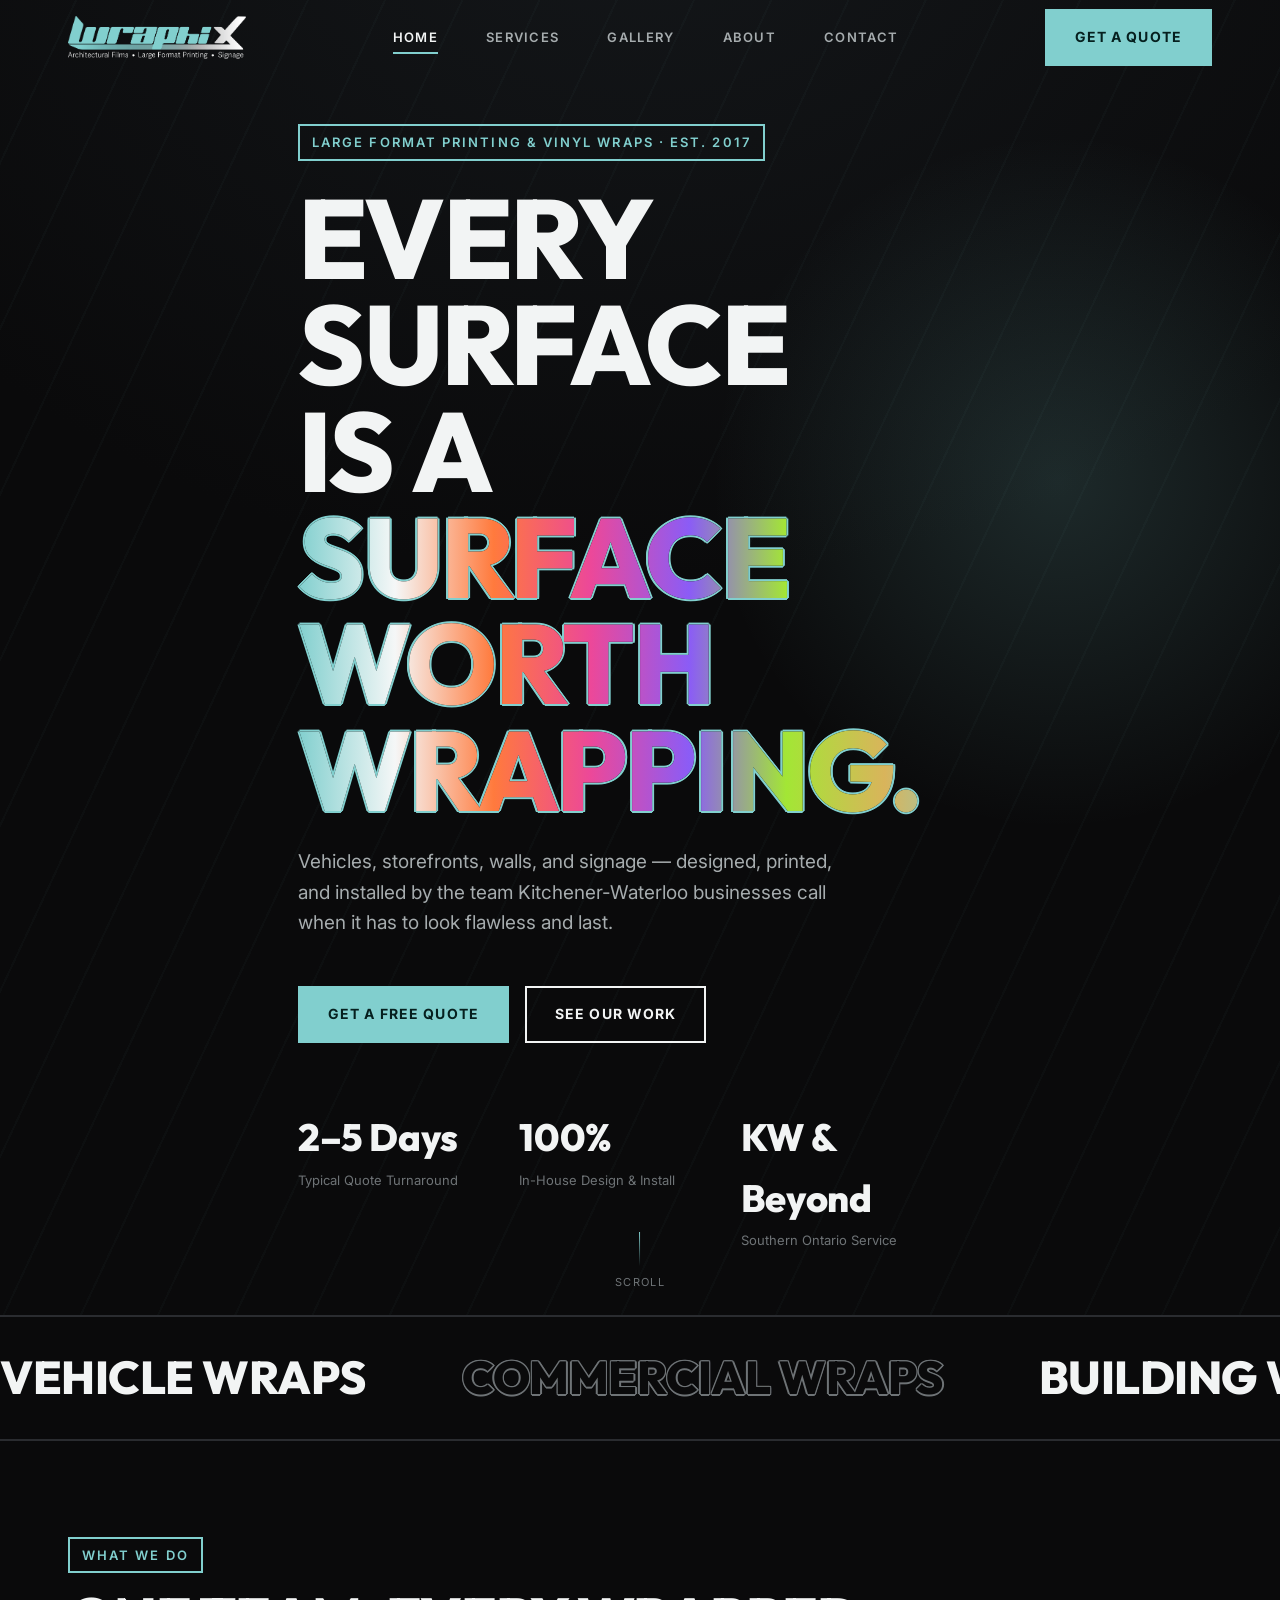
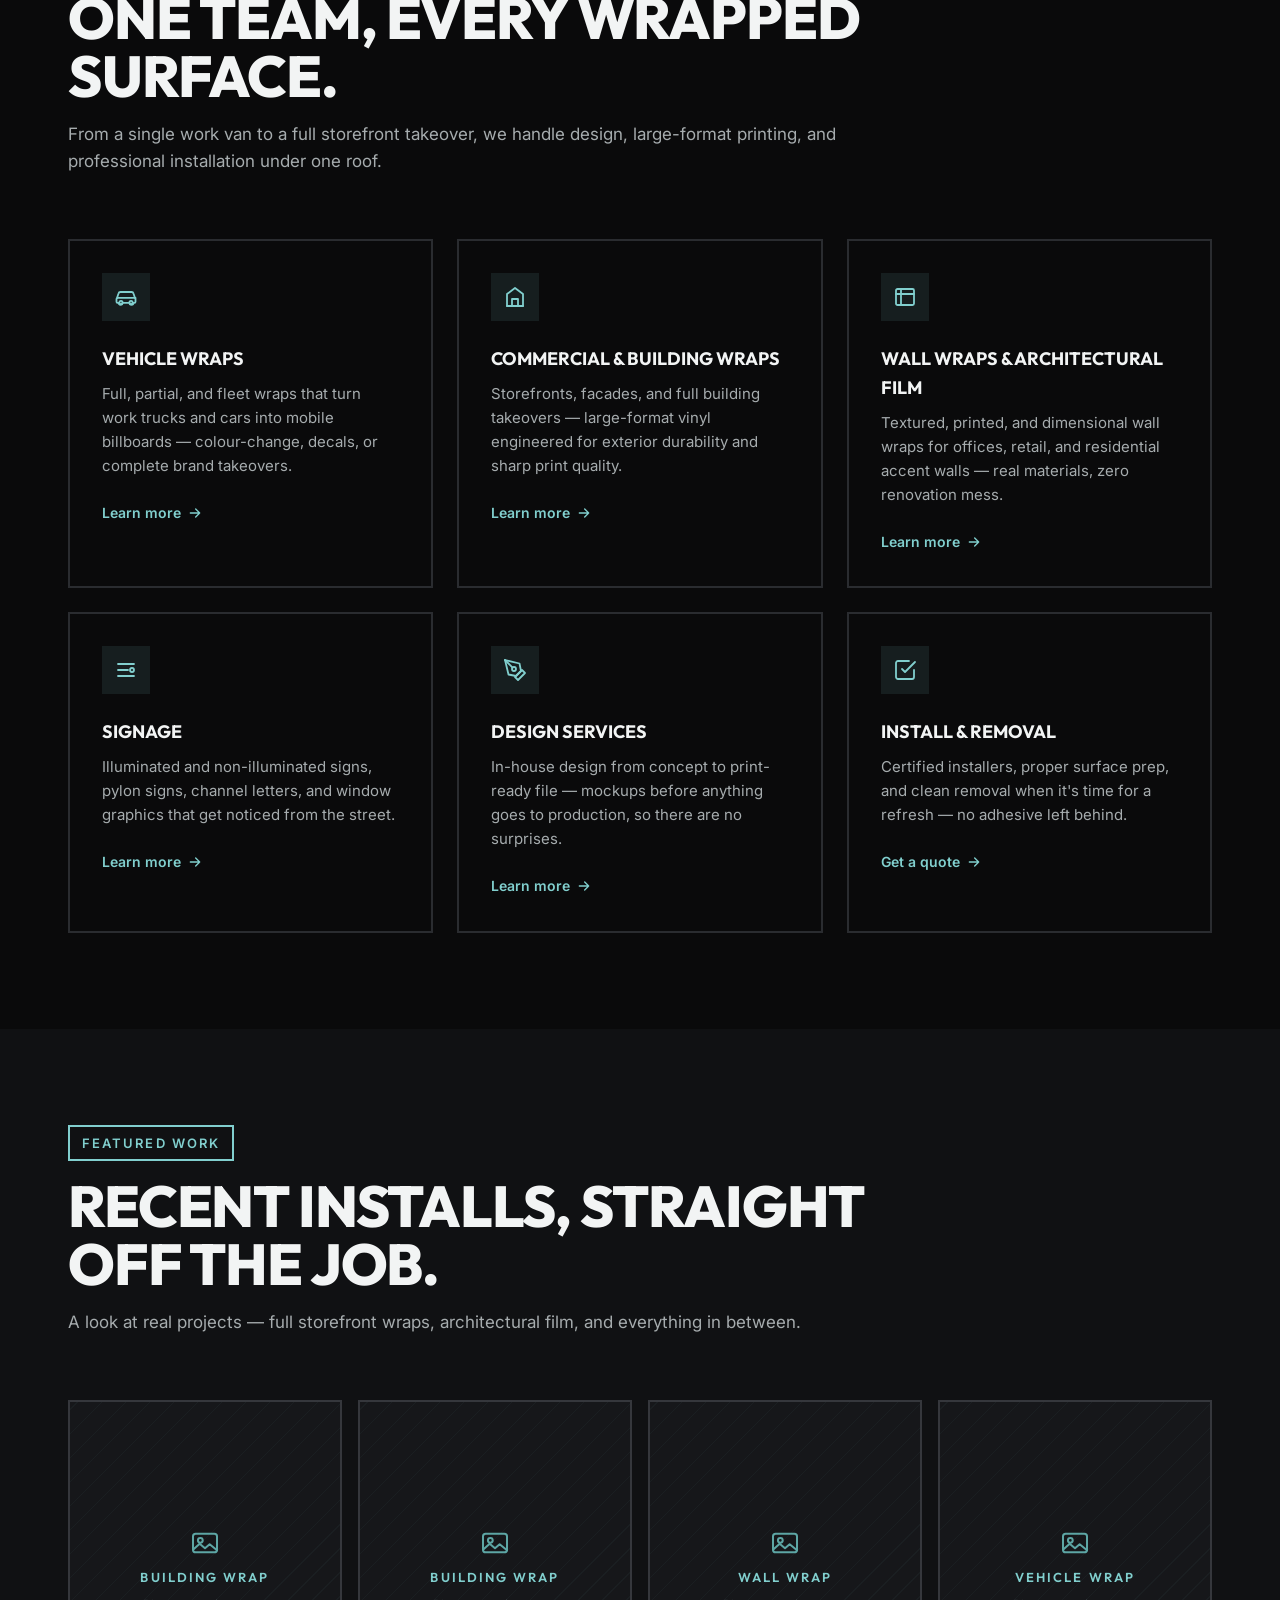
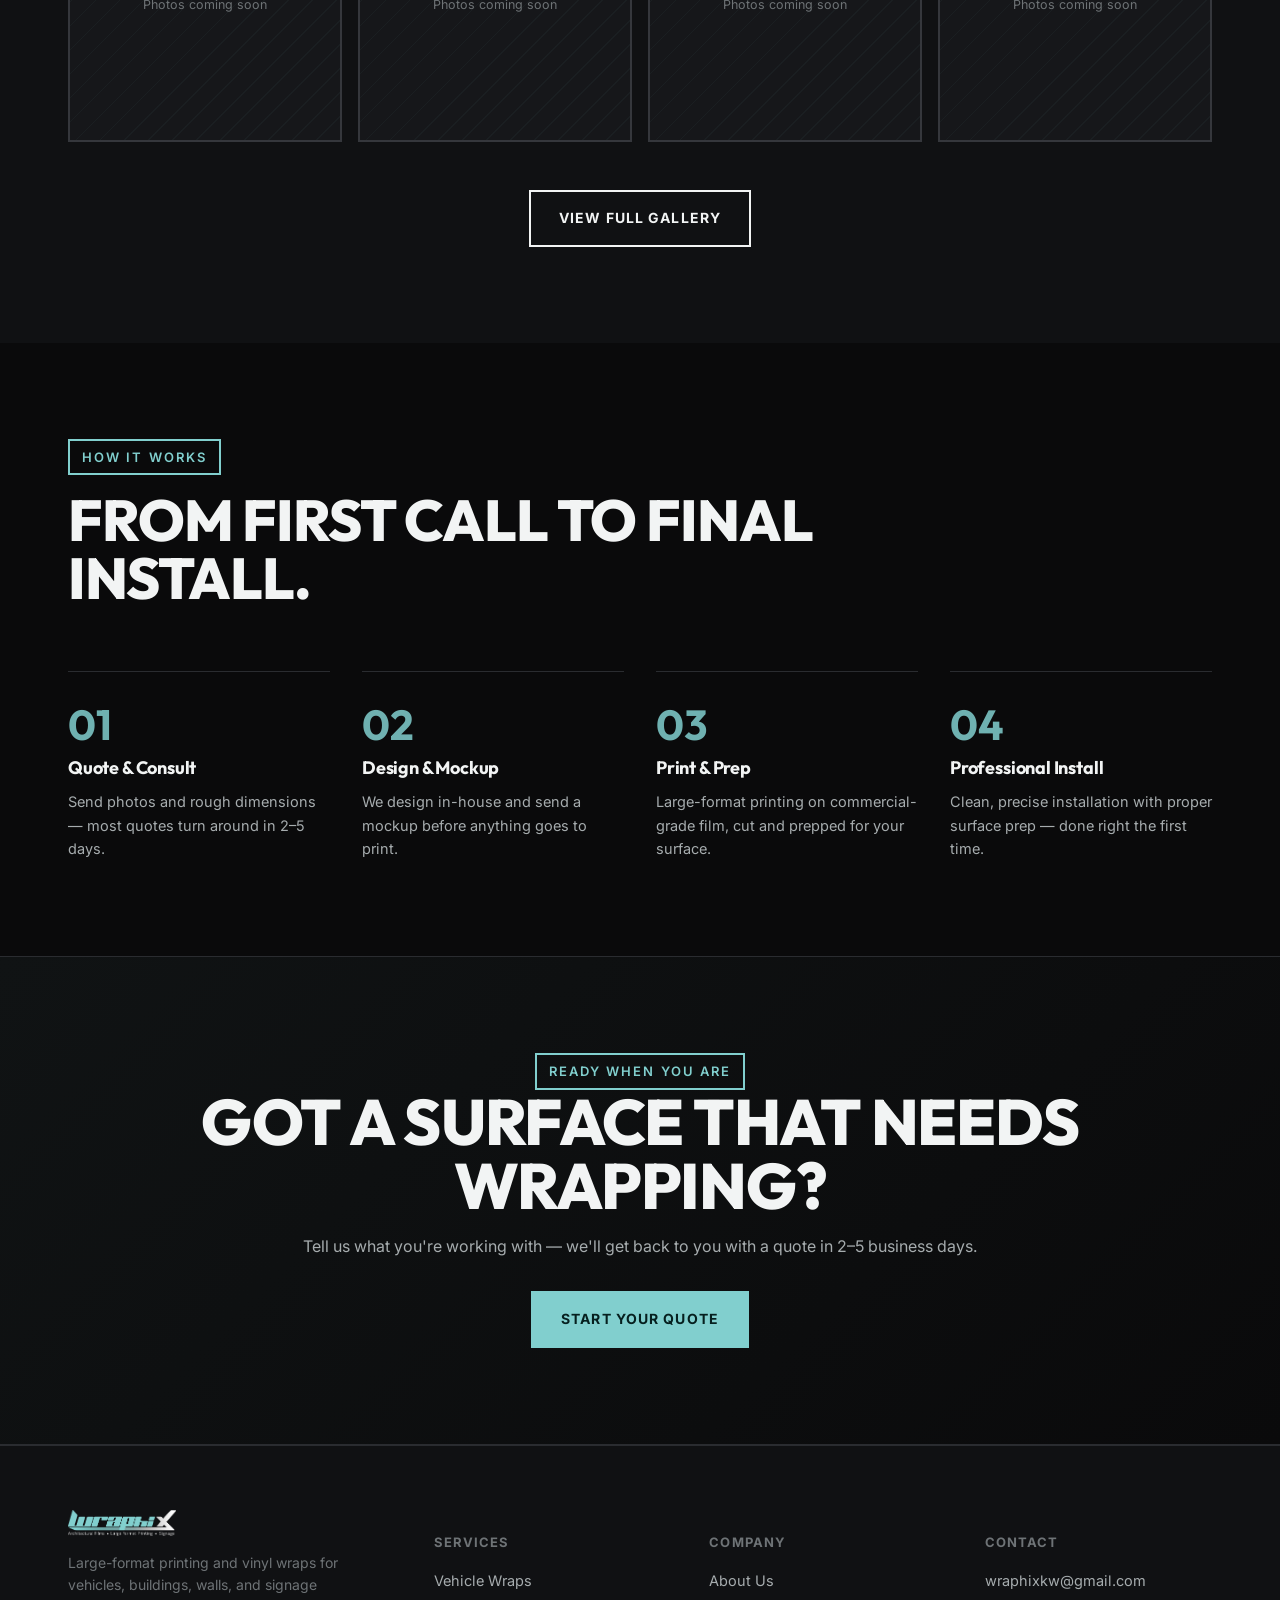
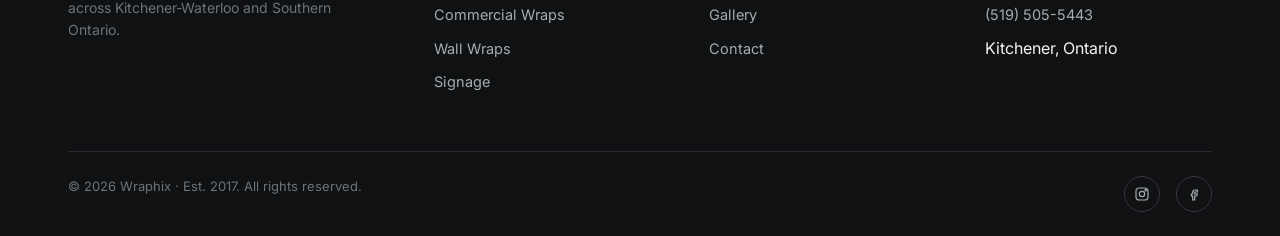
==== index.html @ f7825926 "Hero color sweep: vinyl wrap colours flow right-to-left through outlined text 7 swatches (Tiffany bl" ====
<!DOCTYPE html>
<html lang="en">
<head>
<meta charset="UTF-8">
<meta name="viewport" content="width=device-width, initial-scale=1.0">
<title>Wraphix — Large Format Printing &amp; Vinyl Wraps | Kitchener, Ontario</title>
<meta name="description" content="Wraphix designs and installs vehicle wraps, commercial building wraps, wall wraps, and signage across Kitchener-Waterloo and Southern Ontario. Get a quote in 2-5 days.">
<link rel="icon" type="image/png" sizes="32x32" href="assets/logo/favicon-32.png">
<link rel="apple-touch-icon" href="assets/logo/favicon-180.png">
<link rel="preconnect" href="https://fonts.googleapis.com">
<link rel="preconnect" href="https://fonts.gstatic.com" crossorigin>
<link href="https://fonts.googleapis.com/css2?family=Outfit:wght@500;600;700;800&family=Inter:wght@400;500;600;700&display=swap" rel="stylesheet">
<link rel="stylesheet" href="css/styles.css">
</head>
<body>

<nav class="nav">
  <div class="container nav__inner">
    <a href="index.html" class="nav__logo"><img src="assets/logo/wraphix-logo-trimmed.png" alt="Wraphix"></a>
    <div class="nav__links">
      <a href="index.html" class="is-active">Home</a>
      <a href="services.html">Services</a>
      <a href="gallery.html">Gallery</a>
      <a href="about.html">About</a>
      <a href="contact.html">Contact</a>
    </div>
    <div class="nav__actions">
      <a href="contact.html" class="btn btn-primary">Get a Quote</a>
    </div>
    <button class="nav__burger" aria-label="Open menu"><span></span><span></span><span></span></button>
  </div>
</nav>

<div class="mobile-menu">
  <a href="index.html">Home</a>
  <a href="services.html">Services</a>
  <a href="gallery.html">Gallery</a>
  <a href="about.html">About</a>
  <a href="contact.html">Contact</a>
  <a href="contact.html" class="btn btn-primary">Get a Quote</a>
</div>

<!-- HERO -->
<section class="hero">
  <div class="hero__stripes"></div>
  <div class="hero__glow"></div>
  <div class="container hero__content">
    <span class="eyebrow reveal is-visible">Large Format Printing &amp; Vinyl Wraps · Est. 2017</span>
    <h1 class="hero__title reveal is-visible" style="transition-delay:80ms">Every surface is&nbsp;a <em class="color-sweep"><span class="color-sweep__outline" aria-hidden="true">surface worth wrapping.</span><span class="color-sweep__fill">surface worth wrapping.</span></em></h1>
    <p class="hero__sub reveal is-visible" style="transition-delay:160ms">Vehicles, storefronts, walls, and signage — designed, printed, and installed by the team Kitchener-Waterloo businesses call when it has to look flawless and last.</p>
    <div class="hero__ctas reveal is-visible" style="transition-delay:240ms">
      <a href="contact.html" class="btn btn-primary">Get a Free Quote</a>
      <a href="gallery.html" class="btn btn-outline">See Our Work</a>
    </div>
    <div class="hero__stats reveal is-visible" style="transition-delay:320ms">
      <div>
        <div class="hero__stat-num">2–5 Days</div>
        <div class="hero__stat-label">Typical Quote Turnaround</div>
      </div>
      <div>
        <div class="hero__stat-num">100%</div>
        <div class="hero__stat-label">In-House Design &amp; Install</div>
      </div>
      <div>
        <div class="hero__stat-num">KW &amp; Beyond</div>
        <div class="hero__stat-label">Southern Ontario Service</div>
      </div>
    </div>
  </div>
  <div class="hero__scroll"><span class="hero__scroll-line"></span>Scroll</div>
</section>

<!-- MARQUEE -->
<div class="marquee">
  <div class="marquee__track">
    <span>VEHICLE WRAPS</span><span>COMMERCIAL WRAPS</span><span>BUILDING WRAPS</span><span>WALL WRAPS</span><span>ARCHITECTURAL FILM</span><span>SIGNAGE</span><span>DESIGN</span>
    <span>VEHICLE WRAPS</span><span>COMMERCIAL WRAPS</span><span>BUILDING WRAPS</span><span>WALL WRAPS</span><span>ARCHITECTURAL FILM</span><span>SIGNAGE</span><span>DESIGN</span>
  </div>
</div>

<!-- SERVICES -->
<section class="section" id="services">
  <div class="container">
    <div class="section-head reveal">
      <span class="eyebrow">What We Do</span>
      <h2>One team, every wrapped surface.</h2>
      <p>From a single work van to a full storefront takeover, we handle design, large-format printing, and professional installation under one roof.</p>
    </div>
    <div class="grid-services reveal-stagger">
      <div class="card">
        <div class="card__icon">
          <svg viewBox="0 0 24 24" fill="none" stroke="currentColor" stroke-width="1.8" stroke-linecap="round" stroke-linejoin="round"><path d="M3 13l1.5-4.5A2 2 0 0 1 6.4 7h11.2a2 2 0 0 1 1.9 1.5L21 13"/><path d="M3 13h18v4a1 1 0 0 1-1 1h-1a2 2 0 0 1-4 0H8a2 2 0 0 1-4 0H3a1 1 0 0 1-1-1v-3z" transform="translate(0.5 -0.2)"/><circle cx="7" cy="17.5" r="1.6"/><circle cx="17" cy="17.5" r="1.6"/></svg>
        </div>
        <h3>Vehicle Wraps</h3>
        <p>Full, partial, and fleet wraps that turn work trucks and cars into mobile billboards — colour-change, decals, or complete brand takeovers.</p>
        <a href="services.html#vehicle-wraps" class="card__link">Learn more <svg viewBox="0 0 24 24" fill="none" stroke="currentColor" stroke-width="2" stroke-linecap="round" stroke-linejoin="round"><path d="M5 12h14M13 6l6 6-6 6"/></svg></a>
      </div>
      <div class="card">
        <div class="card__icon">
          <svg viewBox="0 0 24 24" fill="none" stroke="currentColor" stroke-width="1.8" stroke-linecap="round" stroke-linejoin="round"><path d="M4 21V9l8-6 8 6v12"/><path d="M9 21v-7h6v7"/><path d="M4 21h16"/></svg>
        </div>
        <h3>Commercial &amp; Building Wraps</h3>
        <p>Storefronts, facades, and full building takeovers — large-format vinyl engineered for exterior durability and sharp print quality.</p>
        <a href="services.html#building-wraps" class="card__link">Learn more <svg viewBox="0 0 24 24" fill="none" stroke="currentColor" stroke-width="2" stroke-linecap="round" stroke-linejoin="round"><path d="M5 12h14M13 6l6 6-6 6"/></svg></a>
      </div>
      <div class="card">
        <div class="card__icon">
          <svg viewBox="0 0 24 24" fill="none" stroke="currentColor" stroke-width="1.8" stroke-linecap="round" stroke-linejoin="round"><rect x="3" y="4" width="18" height="16" rx="1.5"/><path d="M3 9h18M8 4v16"/></svg>
        </div>
        <h3>Wall Wraps &amp; Architectural Film</h3>
        <p>Textured, printed, and dimensional wall wraps for offices, retail, and residential accent walls — real materials, zero renovation mess.</p>
        <a href="services.html#wall-wraps" class="card__link">Learn more <svg viewBox="0 0 24 24" fill="none" stroke="currentColor" stroke-width="2" stroke-linecap="round" stroke-linejoin="round"><path d="M5 12h14M13 6l6 6-6 6"/></svg></a>
      </div>
      <div class="card">
        <div class="card__icon">
          <svg viewBox="0 0 24 24" fill="none" stroke="currentColor" stroke-width="1.8" stroke-linecap="round" stroke-linejoin="round"><path d="M4 6h16M4 12h10M4 18h16"/><circle cx="18" cy="12" r="2"/></svg>
        </div>
        <h3>Signage</h3>
        <p>Illuminated and non-illuminated signs, pylon signs, channel letters, and window graphics that get noticed from the street.</p>
        <a href="services.html#signage" class="card__link">Learn more <svg viewBox="0 0 24 24" fill="none" stroke="currentColor" stroke-width="2" stroke-linecap="round" stroke-linejoin="round"><path d="M5 12h14M13 6l6 6-6 6"/></svg></a>
      </div>
      <div class="card">
        <div class="card__icon">
          <svg viewBox="0 0 24 24" fill="none" stroke="currentColor" stroke-width="1.8" stroke-linecap="round" stroke-linejoin="round"><path d="M12 19l7-7 3 3-7 7-3-3z"/><path d="M18 13l-1.5-7.5L2 2l3.5 14.5L13 18l5-5z"/><path d="M2 2l7.586 7.586"/><circle cx="11" cy="11" r="2"/></svg>
        </div>
        <h3>Design Services</h3>
        <p>In-house design from concept to print-ready file — mockups before anything goes to production, so there are no surprises.</p>
        <a href="services.html#design" class="card__link">Learn more <svg viewBox="0 0 24 24" fill="none" stroke="currentColor" stroke-width="2" stroke-linecap="round" stroke-linejoin="round"><path d="M5 12h14M13 6l6 6-6 6"/></svg></a>
      </div>
      <div class="card">
        <div class="card__icon">
          <svg viewBox="0 0 24 24" fill="none" stroke="currentColor" stroke-width="1.8" stroke-linecap="round" stroke-linejoin="round"><path d="M9 11l3 3L22 4"/><path d="M21 12v7a2 2 0 0 1-2 2H5a2 2 0 0 1-2-2V5a2 2 0 0 1 2-2h11"/></svg>
        </div>
        <h3>Install &amp; Removal</h3>
        <p>Certified installers, proper surface prep, and clean removal when it's time for a refresh — no adhesive left behind.</p>
        <a href="contact.html" class="card__link">Get a quote <svg viewBox="0 0 24 24" fill="none" stroke="currentColor" stroke-width="2" stroke-linecap="round" stroke-linejoin="round"><path d="M5 12h14M13 6l6 6-6 6"/></svg></a>
      </div>
    </div>
  </div>
</section>

<!-- FEATURED WORK -->
<section class="section section--alt">
  <div class="container">
    <div class="section-head reveal">
      <span class="eyebrow">Featured Work</span>
      <h2>Recent installs, straight off the job.</h2>
      <p>A look at real projects — full storefront wraps, architectural film, and everything in between.</p>
    </div>
    <div class="gallery-grid reveal-stagger" id="home-gallery-preview">
      <div class="gallery-item gallery-item--placeholder" data-category="building">
        <div class="media-placeholder">
          <svg viewBox="0 0 24 24" aria-hidden="true"><rect x="3" y="5" width="18" height="14" rx="2"/><circle cx="8.5" cy="10" r="1.8"/><path d="M3 17l5-4.5 4 3.5 3.5-3 5.5 4.5"/></svg>
          <span class="media-placeholder__tag">Building Wrap</span>
          <span class="media-placeholder__note">Photos coming soon</span>
        </div>
      </div>
      <div class="gallery-item gallery-item--placeholder" data-category="building">
        <div class="media-placeholder">
          <svg viewBox="0 0 24 24" aria-hidden="true"><rect x="3" y="5" width="18" height="14" rx="2"/><circle cx="8.5" cy="10" r="1.8"/><path d="M3 17l5-4.5 4 3.5 3.5-3 5.5 4.5"/></svg>
          <span class="media-placeholder__tag">Building Wrap</span>
          <span class="media-placeholder__note">Photos coming soon</span>
        </div>
      </div>
      <div class="gallery-item gallery-item--placeholder" data-category="wall">
        <div class="media-placeholder">
          <svg viewBox="0 0 24 24" aria-hidden="true"><rect x="3" y="5" width="18" height="14" rx="2"/><circle cx="8.5" cy="10" r="1.8"/><path d="M3 17l5-4.5 4 3.5 3.5-3 5.5 4.5"/></svg>
          <span class="media-placeholder__tag">Wall Wrap</span>
          <span class="media-placeholder__note">Photos coming soon</span>
        </div>
      </div>
      <div class="gallery-item gallery-item--placeholder" data-category="vehicle">
        <div class="media-placeholder">
          <svg viewBox="0 0 24 24" aria-hidden="true"><rect x="3" y="5" width="18" height="14" rx="2"/><circle cx="8.5" cy="10" r="1.8"/><path d="M3 17l5-4.5 4 3.5 3.5-3 5.5 4.5"/></svg>
          <span class="media-placeholder__tag">Vehicle Wrap</span>
          <span class="media-placeholder__note">Photos coming soon</span>
        </div>
      </div>
    </div>
    <div style="text-align:center; margin-top: var(--space-6);">
      <a href="gallery.html" class="btn btn-outline">View Full Gallery</a>
    </div>
  </div>
</section>

<!-- PROCESS -->
<section class="section">
  <div class="container">
    <div class="section-head reveal">
      <span class="eyebrow">How It Works</span>
      <h2>From first call to final install.</h2>
    </div>
    <div class="process reveal-stagger">
      <div class="process__step">
        <div class="process__num">01</div>
        <h4>Quote &amp; Consult</h4>
        <p>Send photos and rough dimensions — most quotes turn around in 2–5 days.</p>
      </div>
      <div class="process__step">
        <div class="process__num">02</div>
        <h4>Design &amp; Mockup</h4>
        <p>We design in-house and send a mockup before anything goes to print.</p>
      </div>
      <div class="process__step">
        <div class="process__num">03</div>
        <h4>Print &amp; Prep</h4>
        <p>Large-format printing on commercial-grade film, cut and prepped for your surface.</p>
      </div>
      <div class="process__step">
        <div class="process__num">04</div>
        <h4>Professional Install</h4>
        <p>Clean, precise installation with proper surface prep — done right the first time.</p>
      </div>
    </div>
  </div>
</section>

<!-- CTA BAND -->
<section class="cta-band">
  <div class="container reveal">
    <span class="eyebrow" style="justify-content:center;">Ready When You Are</span>
    <h2>Got a surface that needs wrapping?</h2>
    <p>Tell us what you're working with — we'll get back to you with a quote in 2–5 business days.</p>
    <a href="contact.html" class="btn btn-primary">Start Your Quote</a>
  </div>
</section>

<footer class="footer">
  <div class="container">
    <div class="footer__top">
      <div class="footer__logo">
        <img src="assets/logo/wraphix-logo-trimmed.png" alt="Wraphix">
        <p>Large-format printing and vinyl wraps for vehicles, buildings, walls, and signage across Kitchener-Waterloo and Southern Ontario.</p>
      </div>
      <div>
        <h5>Services</h5>
        <ul>
          <li><a href="services.html#vehicle-wraps">Vehicle Wraps</a></li>
          <li><a href="services.html#building-wraps">Commercial Wraps</a></li>
          <li><a href="services.html#wall-wraps">Wall Wraps</a></li>
          <li><a href="services.html#signage">Signage</a></li>
        </ul>
      </div>
      <div>
        <h5>Company</h5>
        <ul>
          <li><a href="about.html">About Us</a></li>
          <li><a href="gallery.html">Gallery</a></li>
          <li><a href="contact.html">Contact</a></li>
        </ul>
      </div>
      <div>
        <h5>Contact</h5>
        <ul>
          <li><a href="mailto:wraphixkw@gmail.com">wraphixkw@gmail.com</a></li>
          <li><a href="tel:+15195055443">(519) 505-5443</a></li>
          <li>Kitchener, Ontario</li>
        </ul>
      </div>
    </div>
    <div class="footer__bottom">
      <span>&copy; <span id="year"></span> Wraphix · Est. 2017. All rights reserved.</span>
      <div class="social-row">
        <a href="#" aria-label="Instagram"><svg viewBox="0 0 24 24" fill="none" stroke="currentColor" stroke-width="1.8"><rect x="3" y="3" width="18" height="18" rx="5"/><circle cx="12" cy="12" r="4"/><circle cx="17.5" cy="6.5" r="1"/></svg></a>
        <a href="#" aria-label="Facebook"><svg viewBox="0 0 24 24" fill="none" stroke="currentColor" stroke-width="1.8"><path d="M14 9h3V6h-3a4 4 0 0 0-4 4v2H8v3h2v6h3v-6h3l1-3h-4v-2a1 1 0 0 1 1-1z"/></svg></a>
      </div>
    </div>
  </div>
</footer>

<div class="lightbox">
  <button class="lightbox__close" aria-label="Close"><svg viewBox="0 0 24 24" fill="none" stroke="currentColor" stroke-width="2"><path d="M6 6l12 12M18 6L6 18"/></svg></button>
  <button class="lightbox__nav lightbox__nav--prev" aria-label="Previous"><svg viewBox="0 0 24 24" fill="none" stroke="currentColor" stroke-width="2"><path d="M15 18l-6-6 6-6"/></svg></button>
  <img src="" alt="">
  <button class="lightbox__nav lightbox__nav--next" aria-label="Next"><svg viewBox="0 0 24 24" fill="none" stroke="currentColor" stroke-width="2"><path d="M9 18l6-6-6-6"/></svg></button>
</div>

<script src="js/main.js"></script>
</body>
</html>
---- css/styles.css ----
/* ==========================================================================
   Wraphix — Design System
   Matte black / satin black + Tiffany blue
   ========================================================================== */

:root {
  /* Brand */
  --color-black: #0a0a0b;
  --color-black-soft: #101113;
  --color-surface: #16171a;
  --color-surface-2: #1d1f22;
  --color-border: #2a2c30;
  --color-border-light: #35373c;

  --color-tiffany: #81cfce;
  --color-tiffany-bright: #9fe3e1;
  --color-tiffany-dim: #5da6a5;
  --color-tiffany-10: rgba(129, 207, 206, 0.1);
  --color-tiffany-20: rgba(129, 207, 206, 0.2);

  --color-text: #f2f4f4;
  --color-text-muted: #a6acae;
  --color-text-dim: #6e7376;

  --color-danger: #e5484d;
  --color-success: #81cfce;

  /* Type */
  --font-display: 'Outfit', 'Helvetica Neue', Arial, sans-serif;
  --font-body: 'Inter', 'Helvetica Neue', Arial, sans-serif;

  /* Spacing (8pt scale) */
  --space-1: 4px;
  --space-2: 8px;
  --space-3: 16px;
  --space-4: 24px;
  --space-5: 32px;
  --space-6: 48px;
  --space-7: 64px;
  --space-8: 96px;
  --space-9: 128px;

  /* Radius — Kinetic Brutalism: hard edges everywhere */
  --radius-sm: 0px;
  --radius-md: 0px;
  --radius-lg: 0px;

  /* Motion */
  --ease-out: cubic-bezier(0.16, 1, 0.3, 1);
  --ease-in-out: cubic-bezier(0.65, 0, 0.35, 1);
  --dur-fast: 180ms;
  --dur-base: 280ms;
  --dur-slow: 500ms;

  /* Layout */
  --container-max: 1240px;
  --nav-height: 76px;
}

/* ---- Reset ---- */
*, *::before, *::after { box-sizing: border-box; }
html { -webkit-text-size-adjust: 100%; scroll-behavior: smooth; }
@media (prefers-reduced-motion: reduce) {
  html { scroll-behavior: auto; }
  *, *::before, *::after {
    animation-duration: 0.01ms !important;
    animation-iteration-count: 1 !important;
    transition-duration: 0.01ms !important;
    scroll-behavior: auto !important;
  }
}

body {
  margin: 0;
  background: var(--color-black);
  color: var(--color-text);
  font-family: var(--font-body);
  font-size: 16px;
  line-height: 1.6;
  -webkit-font-smoothing: antialiased;
  overflow-x: hidden;
}

img { max-width: 100%; display: block; }
a { color: inherit; text-decoration: none; }
button { font-family: inherit; cursor: pointer; }
ul { margin: 0; padding: 0; list-style: none; }
h1, h2, h3, h4 { margin: 0; font-family: var(--font-display); font-weight: 700; letter-spacing: -0.01em; }
p { margin: 0; }

.container {
  max-width: var(--container-max);
  margin: 0 auto;
  padding: 0 var(--space-4);
}
@media (min-width: 768px) {
  .container { padding: 0 var(--space-6); }
}

section { position: relative; }

/* ---- Utility ---- */
.eyebrow {
  display: inline-flex;
  align-items: center;
  gap: var(--space-2);
  font-family: var(--font-body);
  font-size: 13px;
  font-weight: 600;
  letter-spacing: 0.14em;
  text-transform: uppercase;
  color: var(--color-tiffany);
}
.eyebrow::before {
  content: '';
  width: 22px;
  height: 2px;
  background: var(--color-tiffany);
  display: inline-block;
}

.text-muted { color: var(--color-text-muted); }

.btn {
  display: inline-flex;
  align-items: center;
  justify-content: center;
  gap: var(--space-2);
  padding: 15px 28px;
  border-radius: var(--radius-sm);
  font-family: var(--font-body);
  font-weight: 600;
  font-size: 15px;
  border: 1.5px solid transparent;
  transition: transform var(--dur-fast) var(--ease-out), background var(--dur-base) var(--ease-out), border-color var(--dur-base) var(--ease-out), box-shadow var(--dur-base) var(--ease-out);
  touch-action: manipulation;
  min-height: 48px;
  white-space: nowrap;
}
.btn:active { transform: scale(0.97); }
.btn-primary {
  background: var(--color-tiffany);
  color: #06201f;
}
.btn-primary:hover {
  background: var(--color-tiffany-bright);
  box-shadow: 0 0 0 6px var(--color-tiffany-10);
}
.btn-outline {
  background: transparent;
  border-color: var(--color-border-light);
  color: var(--color-text);
}
.btn-outline:hover {
  border-color: var(--color-tiffany);
  color: var(--color-tiffany);
}
.btn-block { width: 100%; }

/* ---- Nav ---- */
.nav {
  position: fixed;
  top: 0; left: 0; right: 0;
  height: var(--nav-height);
  display: flex;
  align-items: center;
  z-index: 1000;
  background: transparent;
  border-bottom: 1px solid transparent;
  transition: background var(--dur-base) var(--ease-out), border-color var(--dur-base) var(--ease-out), height var(--dur-base) var(--ease-out);
}
.nav.is-scrolled {
  background: rgba(10, 10, 11, 0.86);
  backdrop-filter: blur(14px);
  -webkit-backdrop-filter: blur(14px);
  border-bottom: 1px solid var(--color-border);
  height: 68px;
}
.nav__inner {
  width: 100%;
  display: flex;
  align-items: center;
  justify-content: space-between;
  gap: var(--space-4);
}
.nav__logo img { height: 43px; width: auto; }
.nav__links {
  display: none;
  align-items: center;
  gap: var(--space-6);
}
.nav__links a {
  font-size: 14.5px;
  font-weight: 500;
  color: var(--color-text-muted);
  position: relative;
  padding: 6px 0;
  transition: color var(--dur-fast) var(--ease-out);
}
.nav__links a:hover, .nav__links a.is-active { color: var(--color-text); }
.nav__links a::after {
  content: '';
  position: absolute;
  left: 0; right: 100%; bottom: 0;
  height: 2px;
  background: var(--color-tiffany);
  transition: right var(--dur-base) var(--ease-out);
}
.nav__links a:hover::after, .nav__links a.is-active::after { right: 0; }
.nav__actions { display: none; align-items: center; gap: var(--space-4); }
@media (min-width: 900px) {
  .nav__links, .nav__actions { display: flex; }
}

.nav__burger {
  display: flex;
  flex-direction: column;
  justify-content: center;
  gap: 5px;
  width: 44px;
  height: 44px;
  align-items: center;
  background: none;
  border: none;
  z-index: 1100;
}
.nav__burger span {
  width: 22px;
  height: 2px;
  background: var(--color-text);
  transition: transform var(--dur-base) var(--ease-out), opacity var(--dur-fast);
}
.nav__burger.is-open span:nth-child(1) { transform: translateY(7px) rotate(45deg); }
.nav__burger.is-open span:nth-child(2) { opacity: 0; }
.nav__burger.is-open span:nth-child(3) { transform: translateY(-7px) rotate(-45deg); }
@media (min-width: 900px) { .nav__burger { display: none; } }

.mobile-menu {
  position: fixed;
  inset: 0;
  background: var(--color-black-soft);
  z-index: 1050;
  display: flex;
  flex-direction: column;
  justify-content: center;
  gap: var(--space-5);
  padding: var(--space-6);
  transform: translateY(-100%);
  transition: transform var(--dur-slow) var(--ease-in-out);
  opacity: 0;
  visibility: hidden;
}
.mobile-menu.is-open {
  transform: translateY(0);
  opacity: 1;
  visibility: visible;
}
.mobile-menu a {
  font-family: var(--font-display);
  font-size: 34px;
  font-weight: 600;
  color: var(--color-text);
}
.mobile-menu a:active, .mobile-menu a:hover { color: var(--color-tiffany); }
.mobile-menu .btn { margin-top: var(--space-3); align-self: flex-start; }

/* ---- Hero ---- */
.hero {
  min-height: 100vh;
  min-height: 100dvh;
  display: flex;
  align-items: center;
  padding-top: var(--nav-height);
  position: relative;
  overflow: hidden;
  background: radial-gradient(120% 90% at 50% -10%, #14171a 0%, var(--color-black) 60%);
}
.hero__stripes {
  position: absolute;
  inset: 0;
  z-index: 0;
  opacity: 0.5;
  background-image: repeating-linear-gradient(
    115deg,
    transparent 0px,
    transparent 68px,
    rgba(129,207,206,0.05) 68px,
    rgba(129,207,206,0.05) 70px
  );
  animation: stripeDrift 34s linear infinite;
}
@keyframes stripeDrift {
  from { background-position: 0 0; }
  to { background-position: 900px 0; }
}
.hero__glow {
  position: absolute;
  width: 60vw;
  height: 60vw;
  max-width: 700px;
  max-height: 700px;
  border-radius: 50%;
  background: radial-gradient(circle, rgba(129,207,206,0.16), transparent 70%);
  top: 10%;
  right: -10%;
  z-index: 0;
  pointer-events: none;
}
.hero__content { position: relative; z-index: 2; max-width: 780px; padding-top: var(--space-6); padding-bottom: var(--space-7); }
.hero__title {
  font-size: clamp(40px, 8vw, 84px);
  line-height: 1.02;
  margin: var(--space-4) 0 var(--space-4);
  color: var(--color-text);
}
.hero__title em {
  font-style: normal;
  color: var(--color-tiffany);
}
.hero__sub {
  font-size: clamp(16px, 2vw, 19px);
  color: var(--color-text-muted);
  max-width: 560px;
  margin-bottom: var(--space-6);
}
.hero__ctas { display: flex; flex-wrap: wrap; gap: var(--space-3); }
.hero__stats {
  display: grid;
  grid-template-columns: repeat(3, 1fr);
  gap: var(--space-4);
  margin-top: var(--space-7);
  max-width: 640px;
}
.hero__stat-num {
  font-family: var(--font-display);
  font-size: clamp(24px, 4vw, 34px);
  font-weight: 700;
  color: var(--color-text);
}
.hero__stat-label {
  font-size: 13px;
  color: var(--color-text-dim);
  margin-top: 2px;
}
.hero__scroll {
  position: absolute;
  bottom: var(--space-4);
  left: 50%;
  transform: translateX(-50%);
  display: flex;
  flex-direction: column;
  align-items: center;
  gap: var(--space-2);
  color: var(--color-text-dim);
  font-size: 11px;
  letter-spacing: 0.12em;
  text-transform: uppercase;
  z-index: 2;
}
.hero__scroll-line {
  width: 1px;
  height: 34px;
  background: linear-gradient(to bottom, var(--color-tiffany), transparent);
  animation: scrollPulse 1.8s ease-in-out infinite;
}
@keyframes scrollPulse {
  0%, 100% { opacity: 0.3; }
  50% { opacity: 1; }
}

/* ---- Section scaffolding ---- */
.section { padding: var(--space-8) 0; }
.section-head { max-width: 640px; margin-bottom: var(--space-7); }
.section-head h2 {
  font-size: clamp(30px, 4.5vw, 48px);
  margin-top: var(--space-3);
  color: var(--color-text);
}
.section-head p { margin-top: var(--space-3); color: var(--color-text-muted); font-size: 17px; }
.section--alt { background: var(--color-black-soft); }

/* ---- Reveal-on-scroll ---- */
.reveal {
  opacity: 0;
  transform: translateY(28px);
  transition: opacity var(--dur-slow) var(--ease-out), transform var(--dur-slow) var(--ease-out);
}
.reveal.is-visible { opacity: 1; transform: translateY(0); }
.reveal-stagger > * {
  opacity: 0;
  transform: translateY(24px);
  transition: opacity var(--dur-slow) var(--ease-out), transform var(--dur-slow) var(--ease-out);
}
.reveal-stagger.is-visible > * { opacity: 1; transform: translateY(0); }
.reveal-stagger.is-visible > *:nth-child(1) { transition-delay: 0ms; }
.reveal-stagger.is-visible > *:nth-child(2) { transition-delay: 60ms; }
.reveal-stagger.is-visible > *:nth-child(3) { transition-delay: 120ms; }
.reveal-stagger.is-visible > *:nth-child(4) { transition-delay: 180ms; }
.reveal-stagger.is-visible > *:nth-child(5) { transition-delay: 240ms; }
.reveal-stagger.is-visible > *:nth-child(6) { transition-delay: 300ms; }

/* ---- Service cards ---- */
.grid-services {
  display: grid;
  grid-template-columns: 1fr;
  gap: var(--space-4);
}
@media (min-width: 640px) { .grid-services { grid-template-columns: repeat(2, 1fr); } }
@media (min-width: 1024px) { .grid-services { grid-template-columns: repeat(3, 1fr); } }

.card {
  background: var(--color-surface);
  border: 1px solid var(--color-border);
  border-radius: var(--radius-lg);
  padding: var(--space-5);
  transition: border-color var(--dur-base) var(--ease-out), transform var(--dur-base) var(--ease-out), background var(--dur-base) var(--ease-out);
}
.card:hover {
  border-color: var(--color-tiffany-dim);
  transform: translateY(-4px);
  background: var(--color-surface-2);
}
.card__icon {
  width: 48px;
  height: 48px;
  border-radius: var(--radius-md);
  background: var(--color-tiffany-10);
  display: flex;
  align-items: center;
  justify-content: center;
  color: var(--color-tiffany);
  margin-bottom: var(--space-4);
  transition: background var(--dur-base) var(--ease-out), transform var(--dur-base) var(--ease-out);
}
.card:hover .card__icon { background: var(--color-tiffany); color: #06201f; transform: scale(1.06); }
.card__icon svg { width: 24px; height: 24px; }
.card h3 { font-size: 20px; margin-bottom: var(--space-2); color: var(--color-text); }
.card p { color: var(--color-text-muted); font-size: 15px; }
.card__link {
  display: inline-flex;
  align-items: center;
  gap: 6px;
  margin-top: var(--space-4);
  font-size: 14px;
  font-weight: 600;
  color: var(--color-tiffany);
}
.card__link svg { width: 16px; height: 16px; transition: transform var(--dur-fast) var(--ease-out); }
.card__link:hover svg { transform: translateX(3px); }

/* ---- Process steps ---- */
.process {
  display: grid;
  grid-template-columns: 1fr;
  gap: var(--space-5);
  counter-reset: step;
}
@media (min-width: 768px) { .process { grid-template-columns: repeat(4, 1fr); } }
.process__step { position: relative; padding-left: var(--space-5); border-left: 1px solid var(--color-border); }
@media (min-width: 768px) { .process__step { padding-left: 0; border-left: none; padding-top: var(--space-5); border-top: 1px solid var(--color-border); } }
.process__num {
  font-family: var(--font-display);
  font-size: 42px;
  font-weight: 700;
  color: var(--color-tiffany);
  opacity: 0.85;
  line-height: 1;
}
.process__step h4 { margin-top: var(--space-2); font-size: 18px; color: var(--color-text); }
.process__step p { margin-top: var(--space-2); color: var(--color-text-muted); font-size: 14.5px; }

/* ---- Gallery ---- */
.filter-bar {
  display: flex;
  gap: var(--space-2);
  flex-wrap: wrap;
  margin-bottom: var(--space-6);
}
.filter-btn {
  padding: 10px 18px;
  border-radius: 999px;
  border: 1px solid var(--color-border-light);
  background: transparent;
  color: var(--color-text-muted);
  font-size: 14px;
  font-weight: 500;
  transition: all var(--dur-base) var(--ease-out);
  min-height: 44px;
}
.filter-btn:hover { border-color: var(--color-tiffany); color: var(--color-text); }
.filter-btn.is-active {
  background: var(--color-tiffany);
  border-color: var(--color-tiffany);
  color: #06201f;
}

.gallery-grid {
  display: grid;
  grid-template-columns: repeat(2, 1fr);
  gap: var(--space-3);
}
@media (min-width: 640px) { .gallery-grid { grid-template-columns: repeat(3, 1fr); } }
@media (min-width: 1024px) { .gallery-grid { grid-template-columns: repeat(4, 1fr); } }

.gallery-item {
  position: relative;
  overflow: hidden;
  border-radius: var(--radius-md);
  aspect-ratio: 4 / 5;
  background: var(--color-surface);
  cursor: pointer;
  transition: transform var(--dur-base) var(--ease-out);
}
.gallery-item.is-hidden { display: none; }
.gallery-item img {
  width: 100%;
  height: 100%;
  object-fit: cover;
  transition: transform var(--dur-slow) var(--ease-out), filter var(--dur-base) var(--ease-out);
}
.gallery-item:hover img { transform: scale(1.08); }
.gallery-item__overlay {
  position: absolute;
  inset: 0;
  background: linear-gradient(to top, rgba(10,10,11,0.88) 0%, rgba(10,10,11,0) 55%);
  display: flex;
  align-items: flex-end;
  padding: var(--space-3);
  opacity: 0;
  transition: opacity var(--dur-base) var(--ease-out);
}
.gallery-item:hover .gallery-item__overlay { opacity: 1; }
.gallery-item__tag {
  font-size: 12px;
  font-weight: 600;
  letter-spacing: 0.04em;
  color: var(--color-tiffany-bright);
  text-transform: uppercase;
}

/* Lightbox */
.lightbox {
  position: fixed;
  inset: 0;
  background: rgba(6, 6, 7, 0.95);
  z-index: 2000;
  display: flex;
  align-items: center;
  justify-content: center;
  padding: var(--space-4);
  opacity: 0;
  visibility: hidden;
  transition: opacity var(--dur-base) var(--ease-out);
}
.lightbox.is-open { opacity: 1; visibility: visible; }
.lightbox img {
  max-width: 92vw;
  max-height: 84vh;
  border-radius: var(--radius-md);
  transform: scale(0.96);
  transition: transform var(--dur-base) var(--ease-out);
}
.lightbox.is-open img { transform: scale(1); }
.lightbox__close {
  position: absolute;
  top: var(--space-4);
  right: var(--space-4);
  width: 48px;
  height: 48px;
  border-radius: 50%;
  background: var(--color-surface);
  border: 1px solid var(--color-border-light);
  display: flex;
  align-items: center;
  justify-content: center;
  color: var(--color-text);
}
.lightbox__close:hover { color: var(--color-tiffany); border-color: var(--color-tiffany); }
.lightbox__nav {
  position: absolute;
  top: 50%;
  transform: translateY(-50%);
  width: 48px;
  height: 48px;
  border-radius: 50%;
  background: var(--color-surface);
  border: 1px solid var(--color-border-light);
  display: flex;
  align-items: center;
  justify-content: center;
  color: var(--color-text);
}
.lightbox__nav:hover { color: var(--color-tiffany); border-color: var(--color-tiffany); }
.lightbox__nav--prev { left: var(--space-4); }
.lightbox__nav--next { right: var(--space-4); }
@media (max-width: 640px) { .lightbox__nav { display: none; } }

/* ---- Logo strip ---- */
.marquee {
  overflow: hidden;
  border-top: 1px solid var(--color-border);
  border-bottom: 1px solid var(--color-border);
  padding: var(--space-5) 0;
}
.marquee__track {
  display: flex;
  gap: var(--space-8);
  white-space: nowrap;
  animation: marqueeScroll 28s linear infinite;
  width: max-content;
}
.marquee__track span {
  font-family: var(--font-display);
  font-size: 22px;
  font-weight: 600;
  color: var(--color-text-dim);
  letter-spacing: 0.02em;
}
@keyframes marqueeScroll {
  from { transform: translateX(0); }
  to { transform: translateX(-50%); }
}

/* ---- Stats band ---- */
.stats-band {
  display: grid;
  grid-template-columns: repeat(2, 1fr);
  gap: var(--space-5);
}
@media (min-width: 768px) { .stats-band { grid-template-columns: repeat(4, 1fr); } }
.stat-block { text-align: left; }
.stat-block__num {
  font-family: var(--font-display);
  font-size: clamp(32px, 5vw, 52px);
  font-weight: 700;
  color: var(--color-tiffany);
}
.stat-block__label { color: var(--color-text-muted); font-size: 14px; margin-top: var(--space-2); }

/* ---- Testimonials ---- */
.testimonial-card {
  background: var(--color-surface);
  border: 1px solid var(--color-border);
  border-radius: var(--radius-lg);
  padding: var(--space-5);
}
.testimonial-card p.quote { font-size: 17px; color: var(--color-text); line-height: 1.6; }
.testimonial-card .who { margin-top: var(--space-4); display: flex; align-items: center; gap: var(--space-3); }
.testimonial-card .who .initials {
  width: 40px; height: 40px; border-radius: 50%;
  background: var(--color-tiffany-10); color: var(--color-tiffany);
  display: flex; align-items: center; justify-content: center;
  font-weight: 700; font-size: 14px;
}
.testimonial-card .who .name { font-weight: 600; font-size: 14px; }
.testimonial-card .who .role { color: var(--color-text-dim); font-size: 13px; }
.stars { color: var(--color-tiffany); display: flex; gap: 2px; margin-bottom: var(--space-3); }
.stars svg { width: 15px; height: 15px; }

/* ---- CTA band ---- */
.cta-band {
  background: linear-gradient(135deg, #101314 0%, #0a0a0b 100%);
  border-top: 1px solid var(--color-border);
  border-bottom: 1px solid var(--color-border);
  padding: var(--space-8) 0;
  text-align: center;
  position: relative;
  overflow: hidden;
}
.cta-band h2 { font-size: clamp(28px, 4vw, 44px); }
.cta-band p { margin-top: var(--space-3); color: var(--color-text-muted); }
.cta-band .btn { margin-top: var(--space-5); }

/* ---- Footer ---- */
.footer {
  background: var(--color-black-soft);
  border-top: 1px solid var(--color-border);
  padding: var(--space-7) 0 var(--space-4);
}
.footer__top {
  display: grid;
  grid-template-columns: 1fr;
  gap: var(--space-6);
}
@media (min-width: 768px) { .footer__top { grid-template-columns: 1.4fr 1fr 1fr 1fr; } }
.footer__logo img { height: 26px; margin-bottom: var(--space-3); }
.footer__top p { color: var(--color-text-dim); font-size: 14px; max-width: 280px; }
.footer h5 { font-size: 13px; text-transform: uppercase; letter-spacing: 0.08em; color: var(--color-text-dim); margin-bottom: var(--space-3); }
.footer ul li { margin-bottom: var(--space-2); }
.footer ul li a { color: var(--color-text-muted); font-size: 14.5px; transition: color var(--dur-fast); }
.footer ul li a:hover { color: var(--color-tiffany); }
.footer__bottom {
  margin-top: var(--space-6);
  padding-top: var(--space-4);
  border-top: 1px solid var(--color-border);
  display: flex;
  flex-wrap: wrap;
  justify-content: space-between;
  gap: var(--space-3);
  color: var(--color-text-dim);
  font-size: 13px;
}
.social-row { display: flex; gap: var(--space-3); }
.social-row a {
  width: 36px; height: 36px; border-radius: 50%;
  border: 1px solid var(--color-border-light);
  display: flex; align-items: center; justify-content: center;
  color: var(--color-text-muted);
  transition: all var(--dur-base) var(--ease-out);
}
.social-row a:hover { border-color: var(--color-tiffany); color: var(--color-tiffany); }
.social-row svg { width: 16px; height: 16px; }

/* ---- Page hero (non-home) ---- */
.page-hero {
  padding: calc(var(--nav-height) + var(--space-7)) 0 var(--space-7);
  background: radial-gradient(120% 60% at 50% 0%, #14171a 0%, var(--color-black) 65%);
  border-bottom: 1px solid var(--color-border);
}
.page-hero h1 { font-size: clamp(34px, 6vw, 58px); margin-top: var(--space-3); }
.page-hero p { margin-top: var(--space-3); color: var(--color-text-muted); font-size: 17px; max-width: 620px; }
.breadcrumb { font-size: 13px; color: var(--color-text-dim); display:flex; gap: 6px; align-items:center; }
.breadcrumb a:hover { color: var(--color-tiffany); }

/* ---- Detail rows (services page) ---- */
.service-detail {
  display: grid;
  grid-template-columns: 1fr;
  gap: var(--space-6);
  align-items: center;
  padding: var(--space-7) 0;
  border-bottom: 1px solid var(--color-border);
}
@media (min-width: 900px) { .service-detail { grid-template-columns: 1fr 1fr; } }
.service-detail:last-child { border-bottom: none; }
.service-detail.is-reversed .service-detail__media { order: -1; }
@media (min-width: 900px) {
  .service-detail.is-reversed .service-detail__media { order: 2; }
}
.service-detail__media {
  border-radius: var(--radius-lg);
  overflow: hidden;
  aspect-ratio: 16/11;
  background: var(--color-surface);
}
.service-detail__media img { width: 100%; height: 100%; object-fit: cover; }
.service-detail__body h3 { font-size: clamp(24px, 3vw, 32px); margin: var(--space-3) 0; }
.service-detail__body p { color: var(--color-text-muted); font-size: 16px; margin-bottom: var(--space-4); }
.check-list li {
  display: flex;
  gap: var(--space-2);
  align-items: flex-start;
  font-size: 15px;
  color: var(--color-text);
  margin-bottom: var(--space-2);
}
.check-list svg { width: 18px; height: 18px; color: var(--color-tiffany); flex-shrink: 0; margin-top: 2px; }

/* ---- Forms ---- */
.form-grid {
  display: grid;
  grid-template-columns: 1fr;
  gap: var(--space-4);
}
@media (min-width: 640px) { .form-grid.cols-2 { grid-template-columns: 1fr 1fr; } }
.field { display: flex; flex-direction: column; gap: var(--space-2); }
.field label { font-size: 13.5px; font-weight: 600; color: var(--color-text-muted); }
.field label .req { color: var(--color-tiffany); }
.field input, .field select, .field textarea {
  background: var(--color-surface);
  border: 1.5px solid var(--color-border-light);
  border-radius: var(--radius-sm);
  padding: 13px 14px;
  color: var(--color-text);
  font-family: var(--font-body);
  font-size: 15px;
  min-height: 48px;
  transition: border-color var(--dur-fast) var(--ease-out), box-shadow var(--dur-fast) var(--ease-out);
}
.field textarea { min-height: 120px; resize: vertical; }
.field input:focus, .field select:focus, .field textarea:focus {
  outline: none;
  border-color: var(--color-tiffany);
  box-shadow: 0 0 0 4px var(--color-tiffany-10);
}
.field .hint { font-size: 12.5px; color: var(--color-text-dim); }
.field .error-msg { font-size: 12.5px; color: var(--color-danger); display: none; }
.field.has-error input, .field.has-error select, .field.has-error textarea { border-color: var(--color-danger); }
.field.has-error .error-msg { display: block; }
.form-success {
  display: none;
  align-items: center;
  gap: var(--space-3);
  background: var(--color-tiffany-10);
  border: 1px solid var(--color-tiffany-dim);
  border-radius: var(--radius-md);
  padding: var(--space-4);
  margin-top: var(--space-4);
  color: var(--color-tiffany-bright);
  font-size: 14.5px;
}
.form-success.is-visible { display: flex; }
.form-success svg { width: 22px; height: 22px; flex-shrink: 0; }

/* ---- Contact info cards ---- */
.info-card {
  display: flex;
  gap: var(--space-3);
  align-items: flex-start;
  padding: var(--space-4) 0;
  border-bottom: 1px solid var(--color-border);
}
.info-card:last-child { border-bottom: none; }
.info-card__icon {
  width: 40px; height: 40px; border-radius: var(--radius-md);
  background: var(--color-tiffany-10); color: var(--color-tiffany);
  display: flex; align-items: center; justify-content: center; flex-shrink: 0;
}
.info-card__icon svg { width: 20px; height: 20px; }
.info-card h4 { font-size: 15px; color: var(--color-text); margin-bottom: 2px; }
.info-card p, .info-card a { font-size: 14.5px; color: var(--color-text-muted); }
.info-card a:hover { color: var(--color-tiffany); }

/* ---- About page ---- */
.timeline { position: relative; padding-left: var(--space-5); border-left: 1px solid var(--color-border); }
.timeline__item { position: relative; padding-bottom: var(--space-6); }
.timeline__item:last-child { padding-bottom: 0; }
.timeline__item::before {
  content: '';
  position: absolute;
  left: calc(var(--space-5) * -1 - 4px);
  top: 4px;
  width: 9px; height: 9px;
  border-radius: 50%;
  background: var(--color-tiffany);
  box-shadow: 0 0 0 4px var(--color-black);
}
.timeline__year { font-family: var(--font-display); color: var(--color-tiffany); font-size: 14px; font-weight: 700; letter-spacing: 0.04em; }
.timeline__item h4 { margin-top: var(--space-2); font-size: 18px; }
.timeline__item p { margin-top: var(--space-2); color: var(--color-text-muted); font-size: 14.5px; }

.values-grid { display: grid; grid-template-columns: 1fr; gap: var(--space-4); }
@media (min-width: 768px) { .values-grid { grid-template-columns: repeat(2,1fr); } }

/* ---- Misc ---- */
.divider { height: 1px; background: var(--color-border); width: 100%; }
.pill { display: inline-block; padding: 5px 12px; border-radius: 999px; background: var(--color-tiffany-10); color: var(--color-tiffany); font-size: 12.5px; font-weight: 600; }

/* ---- Media placeholders (photos temporarily removed pending re-curation) ---- */
.media-placeholder {
  width: 100%;
  height: 100%;
  display: flex;
  flex-direction: column;
  align-items: center;
  justify-content: center;
  gap: var(--space-2);
  padding: var(--space-3);
  text-align: center;
  border-radius: inherit;
  border: 1px solid var(--color-tiffany-10);
  background:
    repeating-linear-gradient(-45deg, transparent 0 16px, rgba(129, 207, 206, 0.04) 16px 17px),
    var(--color-surface);
}
.media-placeholder svg {
  width: 32px;
  height: 32px;
  stroke: var(--color-tiffany-dim);
  fill: none;
  stroke-width: 1.5;
  stroke-linecap: round;
  stroke-linejoin: round;
}
.media-placeholder__tag {
  font-family: var(--font-display);
  font-size: 13px;
  font-weight: 600;
  letter-spacing: 0.12em;
  text-transform: uppercase;
  color: var(--color-tiffany);
}
.media-placeholder__note { font-size: 12.5px; color: var(--color-text-dim); }
.gallery-item--placeholder { cursor: default; }
.gallery-item--placeholder:hover { transform: none; }

/* ==========================================================================
   KINETIC BRUTALISM OVERHAUL — ui-ux-pro-max design pass
   Oversized uppercase display, 2px borders, hard edges,
   Tiffany flood-inversion hovers, heavyweight marquee.
   ========================================================================== */

/* ---- Display type: oversized, uppercase, tight ---- */
.hero__title, .section-head h2, .cta-band h2, .page-hero h1 {
  text-transform: uppercase;
  font-weight: 800;
  letter-spacing: -0.02em;
}
.hero__title { font-size: clamp(44px, 9vw, 112px); line-height: 0.95; }
/* Hero color sweep: outlined text with vinyl wrap colours flowing right-to-left.
   Two stacked copies (inline-grid): bottom = seamless tiffany outline via
   8-direction text-shadow (shadows trace the flattened silhouette — no interior
   contour lines), top = gradient of wrap colours clipped to the letters.
   Gradient holds two identical colour cycles so the loop is seamless. */
.color-sweep { display: inline-grid; }
.color-sweep > span { grid-area: 1 / 1; }
.color-sweep__outline {
  color: var(--color-black);
  text-shadow:
    2px 0 0 var(--color-tiffany), -2px 0 0 var(--color-tiffany),
    0 2px 0 var(--color-tiffany), 0 -2px 0 var(--color-tiffany),
    1.4px 1.4px 0 var(--color-tiffany), -1.4px 1.4px 0 var(--color-tiffany),
    1.4px -1.4px 0 var(--color-tiffany), -1.4px -1.4px 0 var(--color-tiffany);
}
.color-sweep__fill { color: var(--color-tiffany); text-shadow: none; }
@supports ((-webkit-background-clip: text) or (background-clip: text)) {
  .color-sweep__fill {
    color: transparent;
    background-image: linear-gradient(90deg,
      /* cycle 1 — vinyl wrap swatches */
      #81cfce 0%, #f5f7f7 7.1%, #ff7a3d 14.3%, #ec4899 21.4%,
      #8b5cf6 28.6%, #a3e635 35.7%, #d9b45b 42.9%, #81cfce 50%,
      /* cycle 2 — identical, for a seamless loop */
      #f5f7f7 57.1%, #ff7a3d 64.3%, #ec4899 71.4%,
      #8b5cf6 78.6%, #a3e635 85.7%, #d9b45b 92.9%, #81cfce 100%);
    background-size: 200% 100%;
    -webkit-background-clip: text;
    background-clip: text;
    animation: colorSweep 14s linear infinite;
  }
}
@keyframes colorSweep {
  from { background-position-x: 0%; }
  to   { background-position-x: 100%; }
}
.section-head { max-width: 860px; }
.section-head h2 { font-size: clamp(34px, 4.5vw, 58px); line-height: 1.0; }
.cta-band h2 { font-size: clamp(34px, 5vw, 64px); line-height: 1.0; }
.service-detail__body h3 { text-transform: uppercase; font-weight: 800; letter-spacing: -0.01em; }
.card h3 { text-transform: uppercase; font-weight: 700; font-size: 18px; letter-spacing: 0; }

/* ---- Eyebrows: boxed tags ---- */
.eyebrow {
  border: 2px solid var(--color-tiffany);
  padding: 6px 12px;
  letter-spacing: 0.16em;
}
.eyebrow::before { display: none; }

/* ---- Buttons: square, uppercase, 100ms flood inversion ---- */
.btn {
  border-radius: 0;
  border-width: 2px;
  text-transform: uppercase;
  letter-spacing: 0.08em;
  font-weight: 700;
  font-size: 14px;
  transition: transform 100ms var(--ease-out), background 100ms linear, border-color 100ms linear, color 100ms linear;
}
.btn-primary { border-color: var(--color-tiffany); }
.btn-primary:hover {
  background: transparent;
  color: var(--color-tiffany);
  box-shadow: none;
}
.btn-outline { border-color: var(--color-text); }
.btn-outline:hover {
  background: var(--color-tiffany);
  border-color: var(--color-tiffany);
  color: #06201f;
}

/* ---- Nav: uppercase labels ---- */
.nav__links a {
  text-transform: uppercase;
  font-size: 13px;
  letter-spacing: 0.1em;
  font-weight: 600;
}
.mobile-menu a { text-transform: uppercase; font-weight: 800; }

/* ---- Cards: 2px borders, hard offset shadow, tiffany flood on hover ---- */
.card {
  background: transparent;
  border-width: 2px;
  transition: border-color 120ms linear, background 120ms linear, transform 120ms var(--ease-out), box-shadow 120ms var(--ease-out);
}
.card:hover {
  background: var(--color-tiffany);
  border-color: var(--color-tiffany);
  transform: translate(-4px, -4px);
  box-shadow: 6px 6px 0 rgba(129, 207, 206, 0.3);
}
.card:hover h3, .card:hover .card__link { color: #06201f; }
.card:hover p { color: rgba(6, 32, 31, 0.78); }
.card:hover .card__icon { background: #06201f; color: var(--color-tiffany); transform: none; }
.card__icon { border-radius: 0; }

/* ---- Marquee: heavyweight, alternating outline ---- */
.marquee { border-top-width: 2px; border-bottom-width: 2px; padding: var(--space-4) 0; }
.marquee__track span {
  font-size: clamp(28px, 4vw, 46px);
  font-weight: 800;
  text-transform: uppercase;
  color: var(--color-text);
  letter-spacing: -0.01em;
}
.marquee__track span:nth-child(even) {
  color: var(--color-black);
  text-shadow:
    1.5px 0 0 var(--color-text-dim), -1.5px 0 0 var(--color-text-dim),
    0 1.5px 0 var(--color-text-dim), 0 -1.5px 0 var(--color-text-dim),
    1px 1px 0 var(--color-text-dim), -1px 1px 0 var(--color-text-dim),
    1px -1px 0 var(--color-text-dim), -1px -1px 0 var(--color-text-dim);
}

/* ---- Stats: heavier numbers ---- */
.hero__stat-num { font-weight: 800; font-size: clamp(26px, 3vw, 38px); letter-spacing: -0.01em; }

/* ---- Gallery filter: square tags, flood active ---- */
.filter-btn {
  border-radius: 0;
  border-width: 2px;
  text-transform: uppercase;
  letter-spacing: 0.08em;
  font-weight: 700;
  transition: background 100ms linear, color 100ms linear, border-color 100ms linear;
}
.filter-btn.is-active {
  background: var(--color-tiffany);
  color: #06201f;
  border-color: var(--color-tiffany);
}

/* ---- Media frames & placeholders: 2px hard borders ---- */
.service-detail__media { border: 2px solid var(--color-border); }
.media-placeholder { border-width: 2px; border-color: var(--color-border-light); }
.media-placeholder__tag { letter-spacing: 0.16em; }

/* ---- Forms: square fields, 2px borders ---- */
.field input, .field select, .field textarea { border-radius: 0; border-width: 2px; }
.field input:focus, .field select:focus, .field textarea:focus { box-shadow: 4px 4px 0 var(--color-tiffany-20); }
.field label { text-transform: uppercase; font-size: 12px; letter-spacing: 0.1em; }
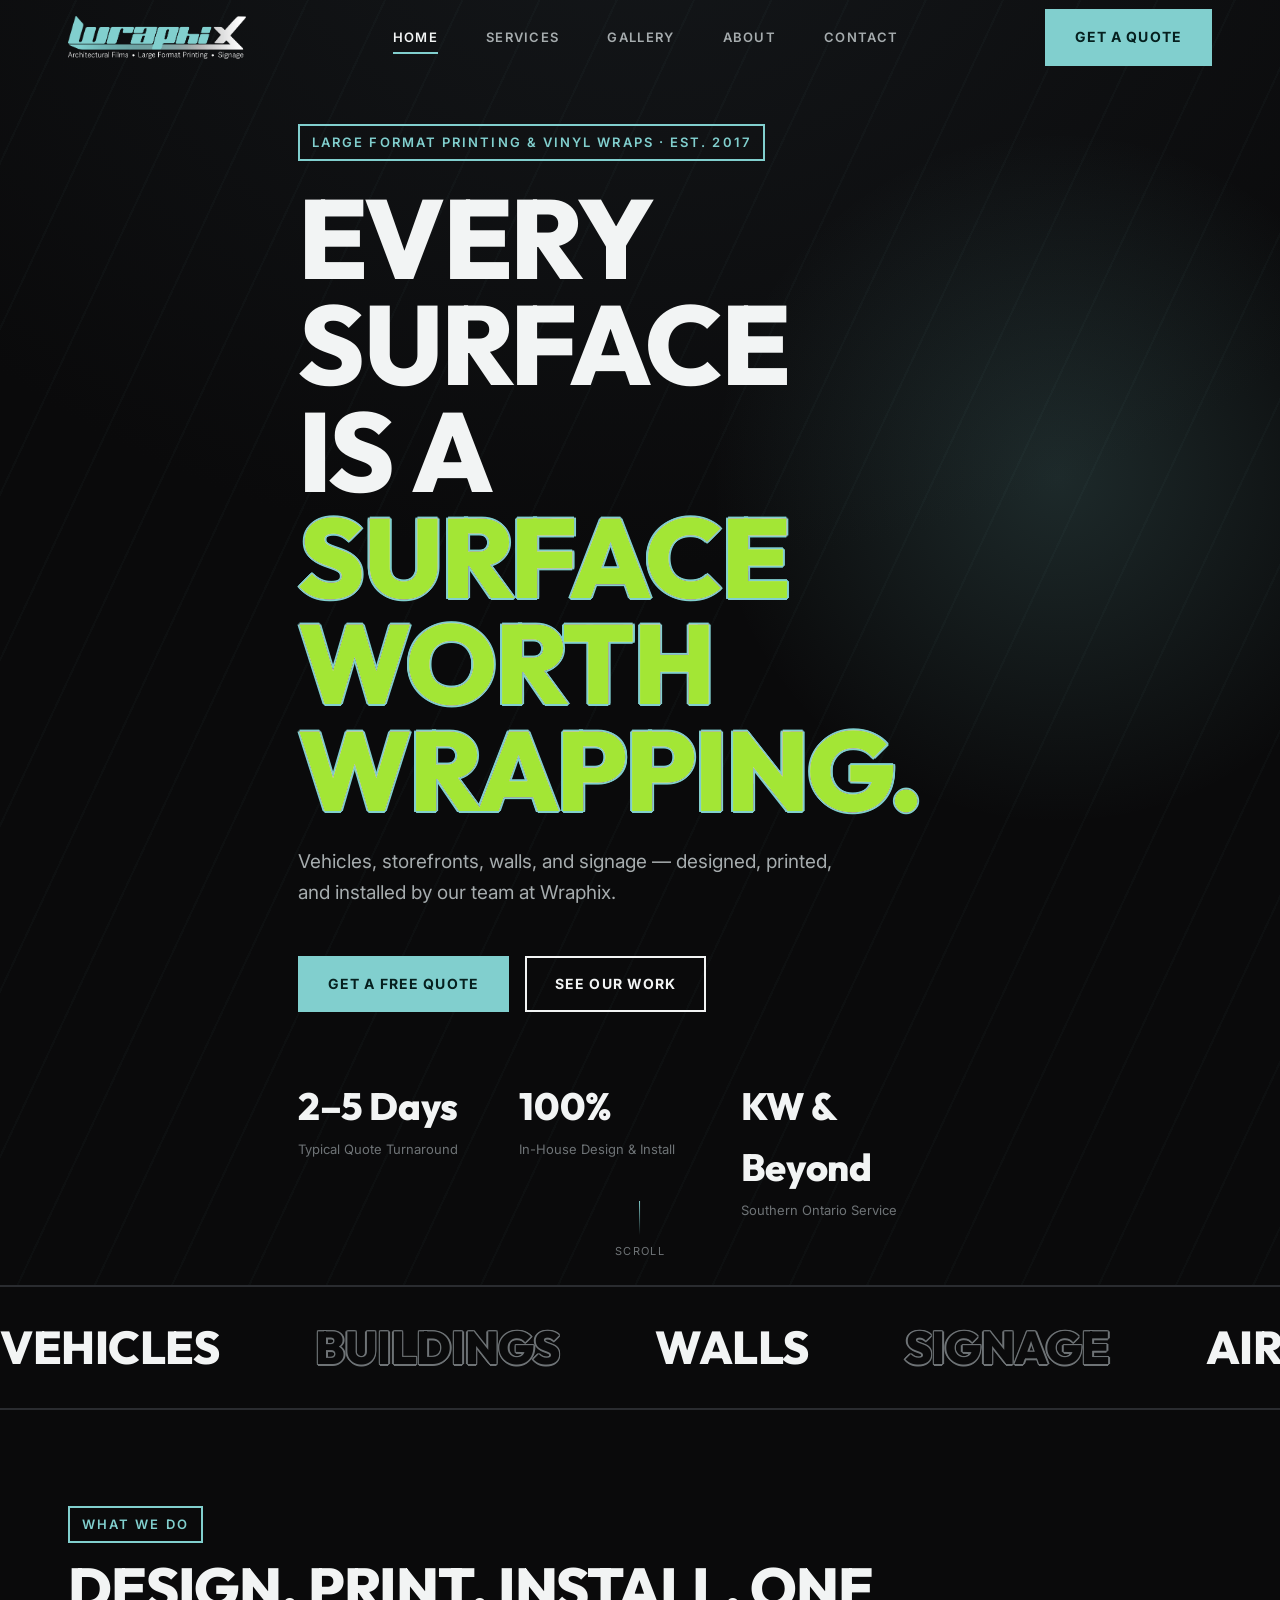
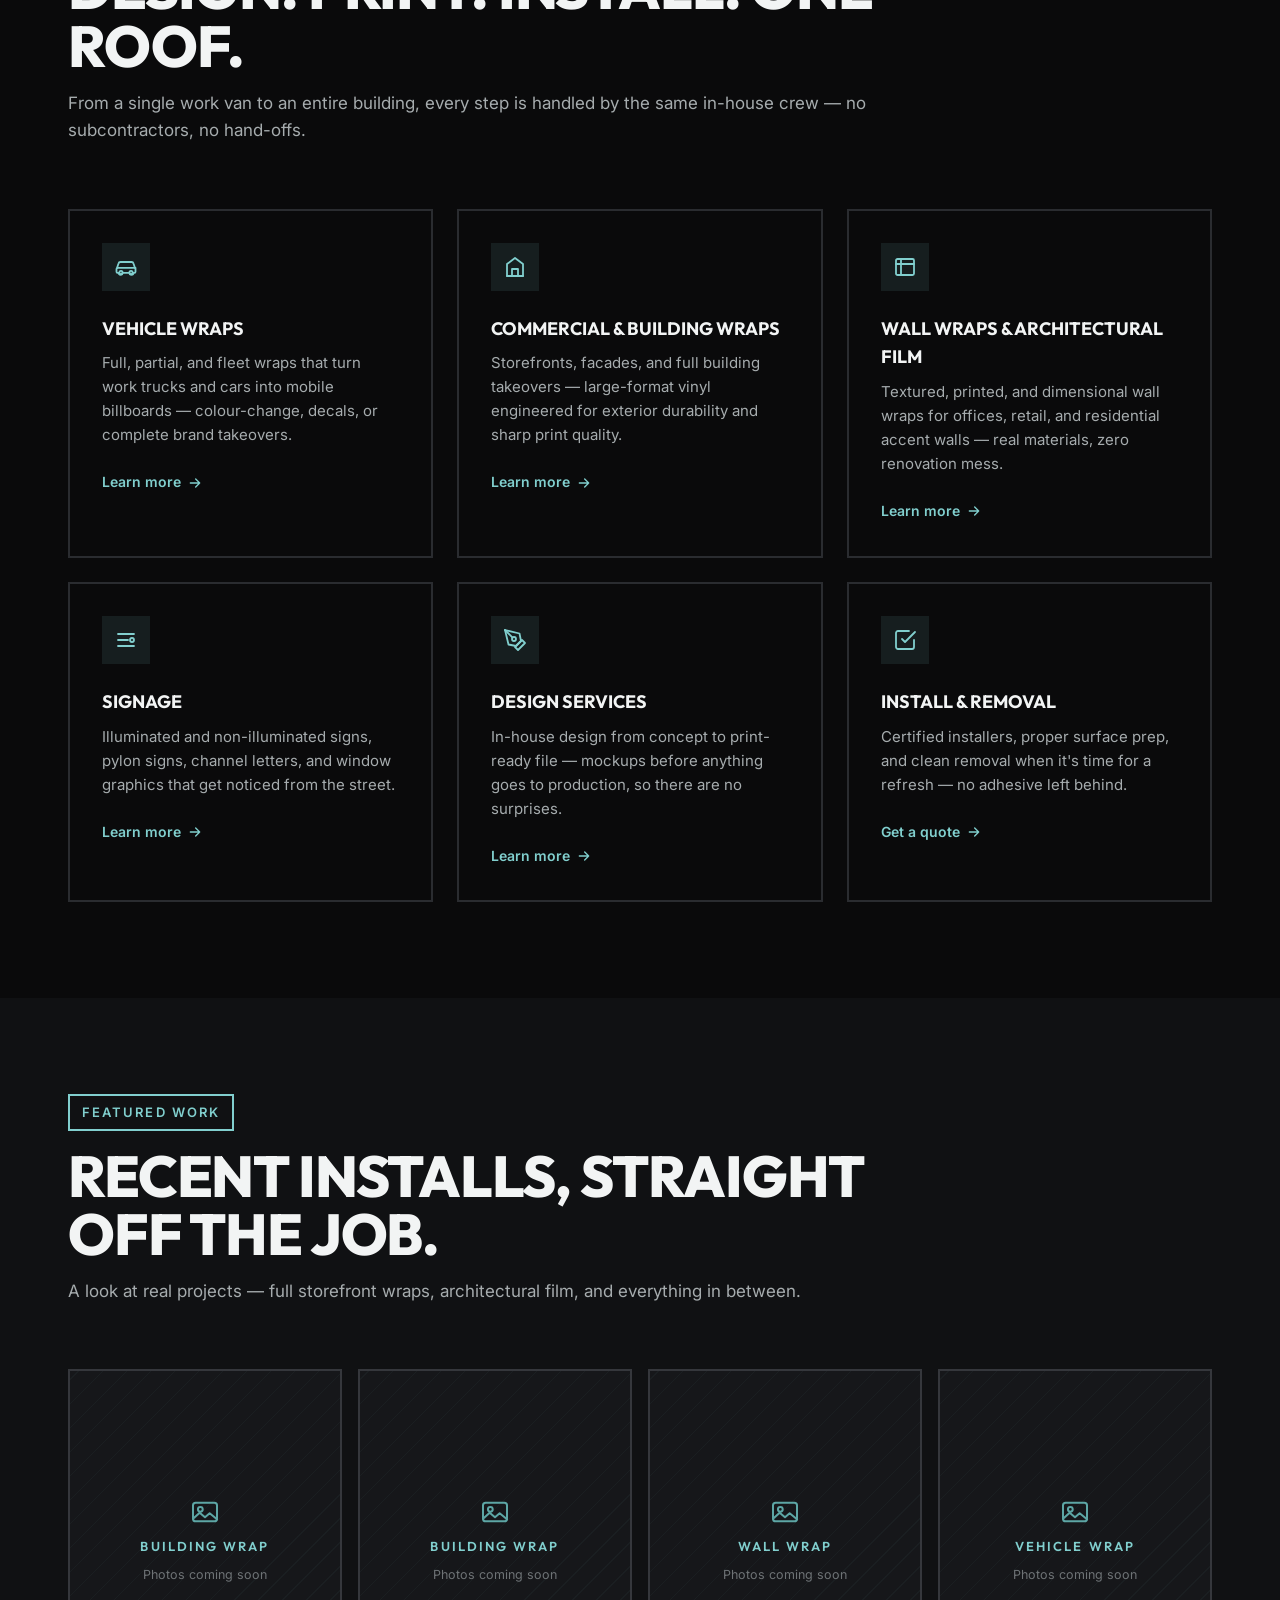
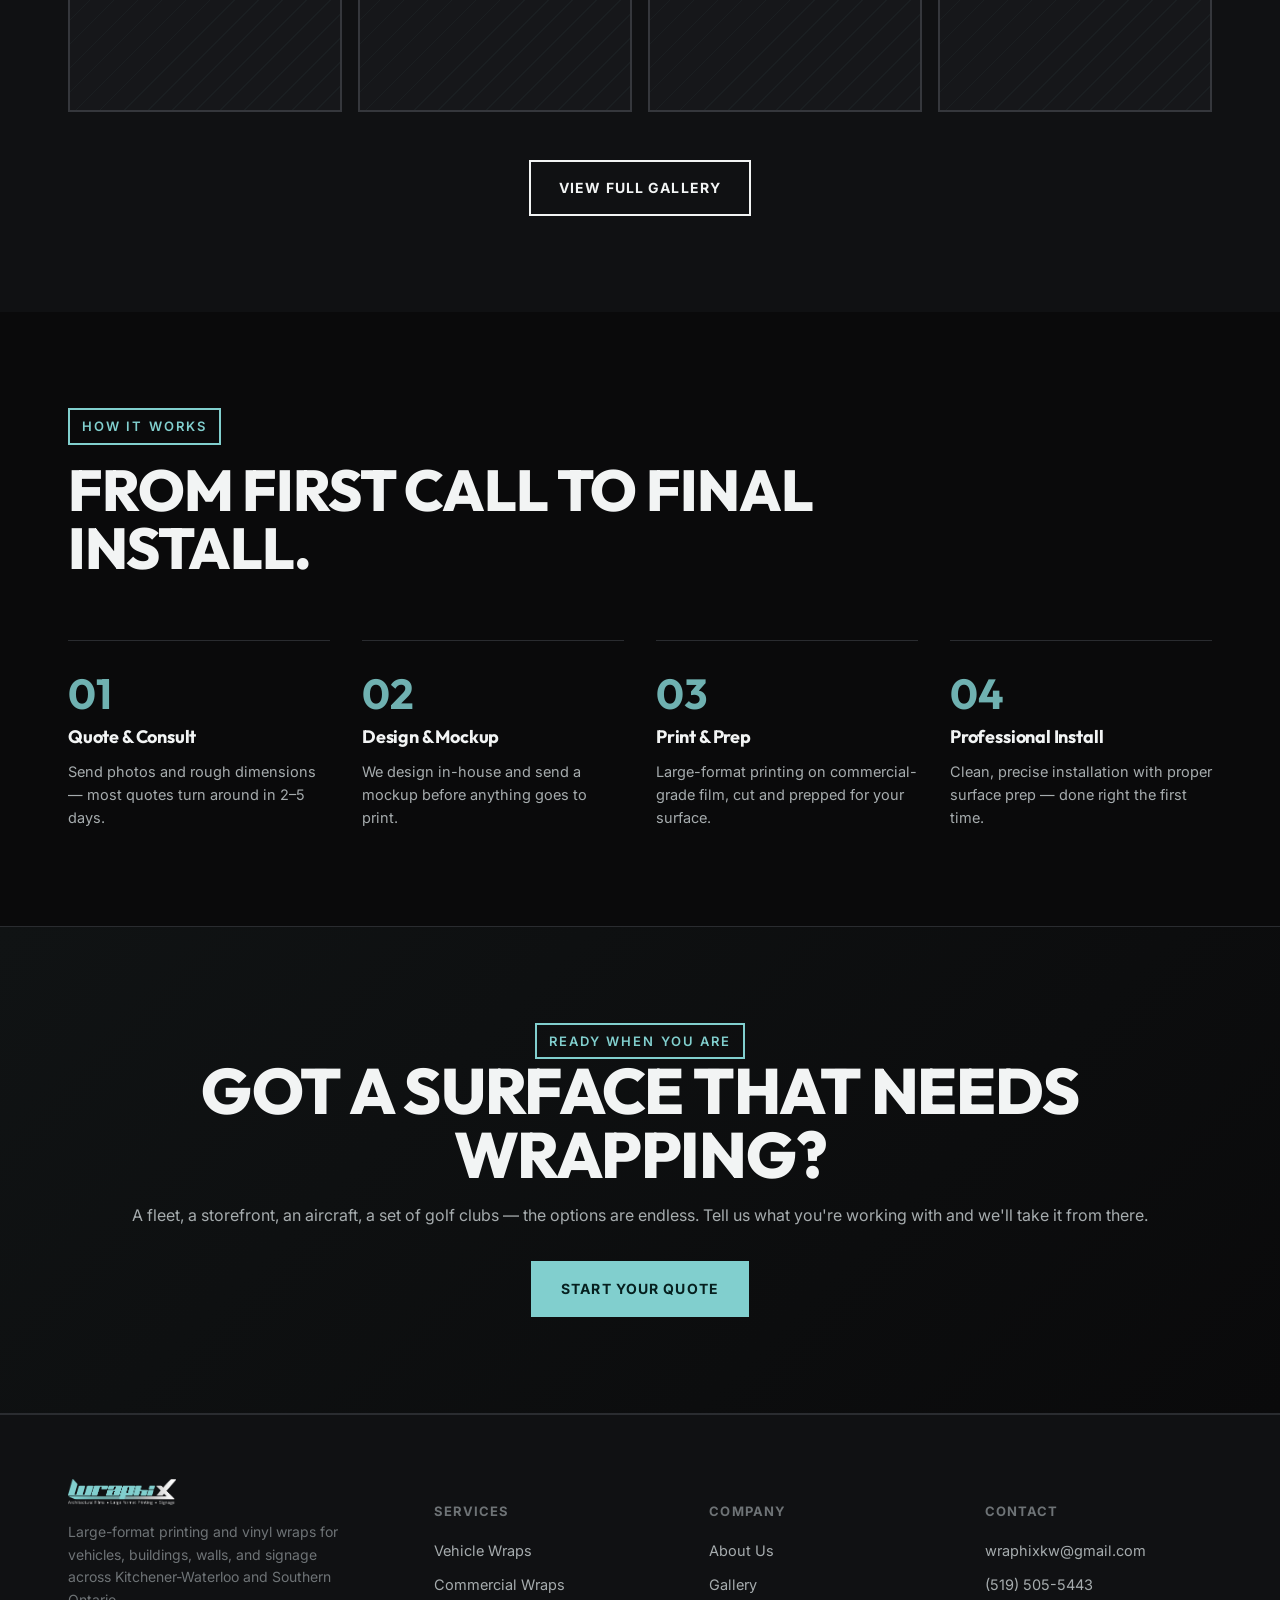
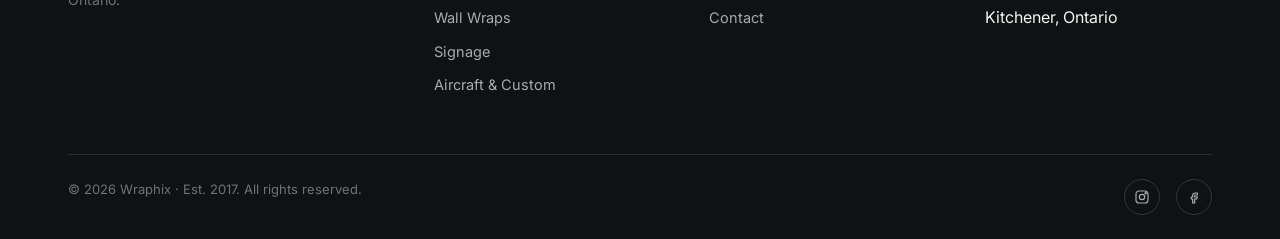
==== commit eb3668ac: "Add chrome + camo hero finishes, drop orange/gold; copy fixes + aircraft/custom service - Hero anima" ====
--- a/index.html
+++ b/index.html
@@ -46,8 +46,8 @@
   <div class="hero__glow"></div>
   <div class="container hero__content">
     <span class="eyebrow reveal is-visible">Large Format Printing &amp; Vinyl Wraps · Est. 2017</span>
-    <h1 class="hero__title reveal is-visible" style="transition-delay:80ms">Every surface is&nbsp;a <em class="color-sweep"><span class="color-sweep__outline" aria-hidden="true">surface worth wrapping.</span><span class="color-sweep__fill">surface worth wrapping.</span></em></h1>
-    <p class="hero__sub reveal is-visible" style="transition-delay:160ms">Vehicles, storefronts, walls, and signage — designed, printed, and installed by the team Kitchener-Waterloo businesses call when it has to look flawless and last.</p>
+    <h1 class="hero__title reveal is-visible" style="transition-delay:80ms">Every surface is&nbsp;a <em class="color-sweep"><span class="color-sweep__outline" aria-hidden="true">surface worth wrapping.</span><span class="color-sweep__fill fill--tiffany">surface worth wrapping.</span><span class="color-sweep__fill fill--chrome" aria-hidden="true">surface worth wrapping.</span><span class="color-sweep__fill fill--magenta" aria-hidden="true">surface worth wrapping.</span><span class="color-sweep__fill fill--camo" aria-hidden="true">surface worth wrapping.</span><span class="color-sweep__fill fill--purple" aria-hidden="true">surface worth wrapping.</span><span class="color-sweep__fill fill--white" aria-hidden="true">surface worth wrapping.</span><span class="color-sweep__fill fill--lime" aria-hidden="true">surface worth wrapping.</span></em></h1>
+    <p class="hero__sub reveal is-visible" style="transition-delay:160ms">Vehicles, storefronts, walls, and signage — designed, printed, and installed by our team at Wraphix.</p>
     <div class="hero__ctas reveal is-visible" style="transition-delay:240ms">
       <a href="contact.html" class="btn btn-primary">Get a Free Quote</a>
       <a href="gallery.html" class="btn btn-outline">See Our Work</a>
@@ -73,8 +73,8 @@
 <!-- MARQUEE -->
 <div class="marquee">
   <div class="marquee__track">
-    <span>VEHICLE WRAPS</span><span>COMMERCIAL WRAPS</span><span>BUILDING WRAPS</span><span>WALL WRAPS</span><span>ARCHITECTURAL FILM</span><span>SIGNAGE</span><span>DESIGN</span>
-    <span>VEHICLE WRAPS</span><span>COMMERCIAL WRAPS</span><span>BUILDING WRAPS</span><span>WALL WRAPS</span><span>ARCHITECTURAL FILM</span><span>SIGNAGE</span><span>DESIGN</span>
+    <span>VEHICLES</span><span>BUILDINGS</span><span>WALLS</span><span>SIGNAGE</span><span>AIRCRAFT</span><span>SEA-DOOS</span><span>GOLF CLUBS</span><span>ANYTHING WITH A SURFACE</span>
+    <span>VEHICLES</span><span>BUILDINGS</span><span>WALLS</span><span>SIGNAGE</span><span>AIRCRAFT</span><span>SEA-DOOS</span><span>GOLF CLUBS</span><span>ANYTHING WITH A SURFACE</span>
   </div>
 </div>
 
@@ -83,8 +83,8 @@
   <div class="container">
     <div class="section-head reveal">
       <span class="eyebrow">What We Do</span>
-      <h2>One team, every wrapped surface.</h2>
-      <p>From a single work van to a full storefront takeover, we handle design, large-format printing, and professional installation under one roof.</p>
+      <h2>Design. Print. Install. One roof.</h2>
+      <p>From a single work van to an entire building, every step is handled by the same in-house crew — no subcontractors, no hand-offs.</p>
     </div>
     <div class="grid-services reveal-stagger">
       <div class="card">
@@ -220,7 +220,7 @@
   <div class="container reveal">
     <span class="eyebrow" style="justify-content:center;">Ready When You Are</span>
     <h2>Got a surface that needs wrapping?</h2>
-    <p>Tell us what you're working with — we'll get back to you with a quote in 2–5 business days.</p>
+    <p>A fleet, a storefront, an aircraft, a set of golf clubs — the options are endless. Tell us what you're working with and we'll take it from there.</p>
     <a href="contact.html" class="btn btn-primary">Start Your Quote</a>
   </div>
 </section>
@@ -239,6 +239,7 @@
           <li><a href="services.html#building-wraps">Commercial Wraps</a></li>
           <li><a href="services.html#wall-wraps">Wall Wraps</a></li>
           <li><a href="services.html#signage">Signage</a></li>
+          <li><a href="services.html#custom-wraps">Aircraft &amp; Custom</a></li>
         </ul>
       </div>
       <div>
--- a/css/styles.css
+++ b/css/styles.css
@@ -912,26 +912,61 @@
     1.4px 1.4px 0 var(--color-tiffany), -1.4px 1.4px 0 var(--color-tiffany),
     1.4px -1.4px 0 var(--color-tiffany), -1.4px -1.4px 0 var(--color-tiffany);
 }
-.color-sweep__fill { color: var(--color-tiffany); text-shadow: none; }
+/* Each fill layer is one wrap swatch — flat colours plus chrome and camo
+   finishes. All layers stack in the grid; each flies in from beyond the right
+   screen edge, shakes into the outline, holds, darts out left, then parks
+   off-screen for the rest of the 21s cycle (7 designs x 3s, staggered via
+   negative delays). Patterned finishes need background-clip; flat colours
+   don't, so old browsers still get a working colour cycle. */
+.color-sweep__fill {
+  text-shadow: none;
+  will-change: transform;
+  animation: flyShake 21s ease-in-out infinite;
+}
+.fill--tiffany { color: #81cfce; animation-delay: -21s; }
+.fill--chrome  { color: #c9d2d6; animation-delay: -18s; }
+.fill--magenta { color: #ec4899; animation-delay: -15s; }
+.fill--camo    { color: #8a9194; animation-delay: -12s; }
+.fill--purple  { color: #8b5cf6; animation-delay: -9s;  }
+.fill--white   { color: #f5f7f7; animation-delay: -6s;  }
+.fill--lime    { color: #a3e635; animation-delay: -3s;  }
 @supports ((-webkit-background-clip: text) or (background-clip: text)) {
-  .color-sweep__fill {
+  /* Chrome: mirror-polish vertical gradient with a dark horizon band */
+  .fill--chrome {
     color: transparent;
-    background-image: linear-gradient(90deg,
-      /* cycle 1 — vinyl wrap swatches */
-      #81cfce 0%, #f5f7f7 7.1%, #ff7a3d 14.3%, #ec4899 21.4%,
-      #8b5cf6 28.6%, #a3e635 35.7%, #d9b45b 42.9%, #81cfce 50%,
-      /* cycle 2 — identical, for a seamless loop */
-      #f5f7f7 57.1%, #ff7a3d 64.3%, #ec4899 71.4%,
-      #8b5cf6 78.6%, #a3e635 85.7%, #d9b45b 92.9%, #81cfce 100%);
-    background-size: 200% 100%;
+    background-image: linear-gradient(180deg,
+      #f9fbfc 0%, #dfe7ea 12%, #b9c4c9 26%, #eef3f4 36%,
+      #8b979d 47%, #3f484d 52%, #a7b2b8 58%, #e6edef 72%,
+      #98a4aa 86%, #d4dcdf 100%);
     -webkit-background-clip: text;
     background-clip: text;
-    animation: colorSweep 14s linear infinite;
   }
-}
-@keyframes colorSweep {
-  from { background-position-x: 0%; }
-  to   { background-position-x: 100%; }
+  /* Camo: white / grey / charcoal / tiffany blobs on a slate base (inline SVG) */
+  .fill--camo {
+    color: transparent;
+    background-image: url("data:image/svg+xml,<svg xmlns='http://www.w3.org/2000/svg' width='260' height='260'><rect width='260' height='260' fill='%23666e72'/><path d='M20 40 q30 -35 70 -18 q45 12 30 45 q-14 30 -55 25 Q15 85 20 40Z' fill='%23e8eef0'/><path d='M150 20 q40 -25 75 0 q30 22 10 50 q-22 28 -60 15 q-38 -14 -25 -65Z' fill='%2381cfce'/><path d='M40 150 q35 -20 65 5 q28 25 5 55 q-25 30 -60 12 q-32 -18 -10 -72Z' fill='%232b3236'/><path d='M170 140 q45 -18 70 15 q20 30 -10 55 q-32 25 -62 2 q-28 -22 2 -72Z' fill='%23e8eef0'/><path d='M100 90 q30 -18 55 5 q22 22 0 45 q-25 25 -52 8 q-25 -16 -3 -58Z' fill='%23394247'/><path d='M-10 220 q28 -25 60 -5 q30 20 10 45 l-80 0Z' fill='%2381cfce'/><path d='M210 60 q25 -15 45 5 l0 45 q-30 15 -48 -8 q-15 -20 3 -42Z' fill='%232b3236'/></svg>");
+    background-size: 210px 210px;
+    -webkit-background-clip: text;
+    background-clip: text;
+  }
+}
+/* Per 3s slot of the 21s cycle: fly in fast from beyond the right screen
+   edge -> overshoot -> shake back and forth into the outline -> hold ~2s ->
+   dart out left -> park off-screen until the next lap. */
+@keyframes flyShake {
+  0%      { transform: translateX(120vw); }
+  1.71%   { transform: translateX(-14px); }
+  2.19%   { transform: translateX(9px); }
+  2.67%   { transform: translateX(-4px); }
+  3.33%   { transform: translateX(0); }
+  13.10%  { transform: translateX(0); }
+  13.81%  { transform: translateX(-130vw); }
+  13.83%  { transform: translateX(120vw); }
+  100%    { transform: translateX(120vw); }
+}
+@media (prefers-reduced-motion: reduce) {
+  .color-sweep__fill { animation: none; visibility: hidden; }
+  .fill--tiffany { visibility: visible; }
 }
 .section-head { max-width: 860px; }
 .section-head h2 { font-size: clamp(34px, 4.5vw, 58px); line-height: 1.0; }
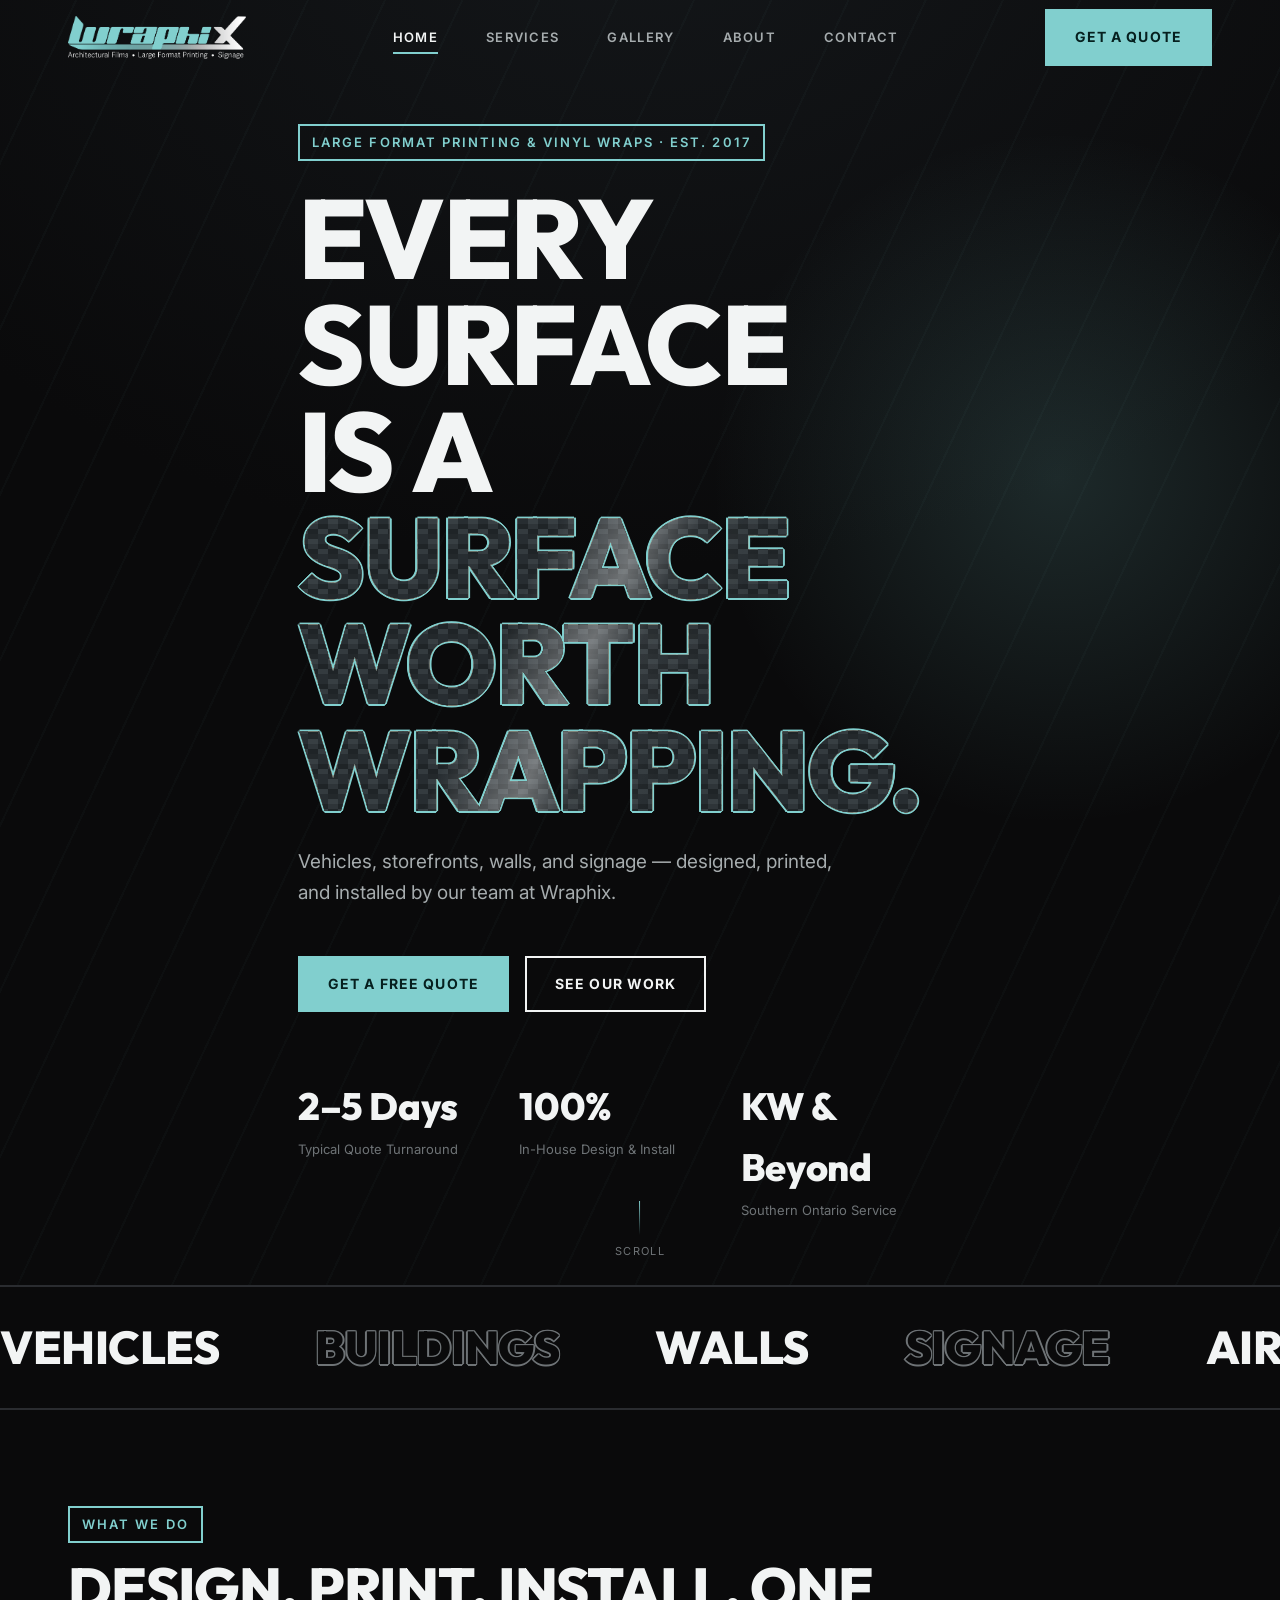
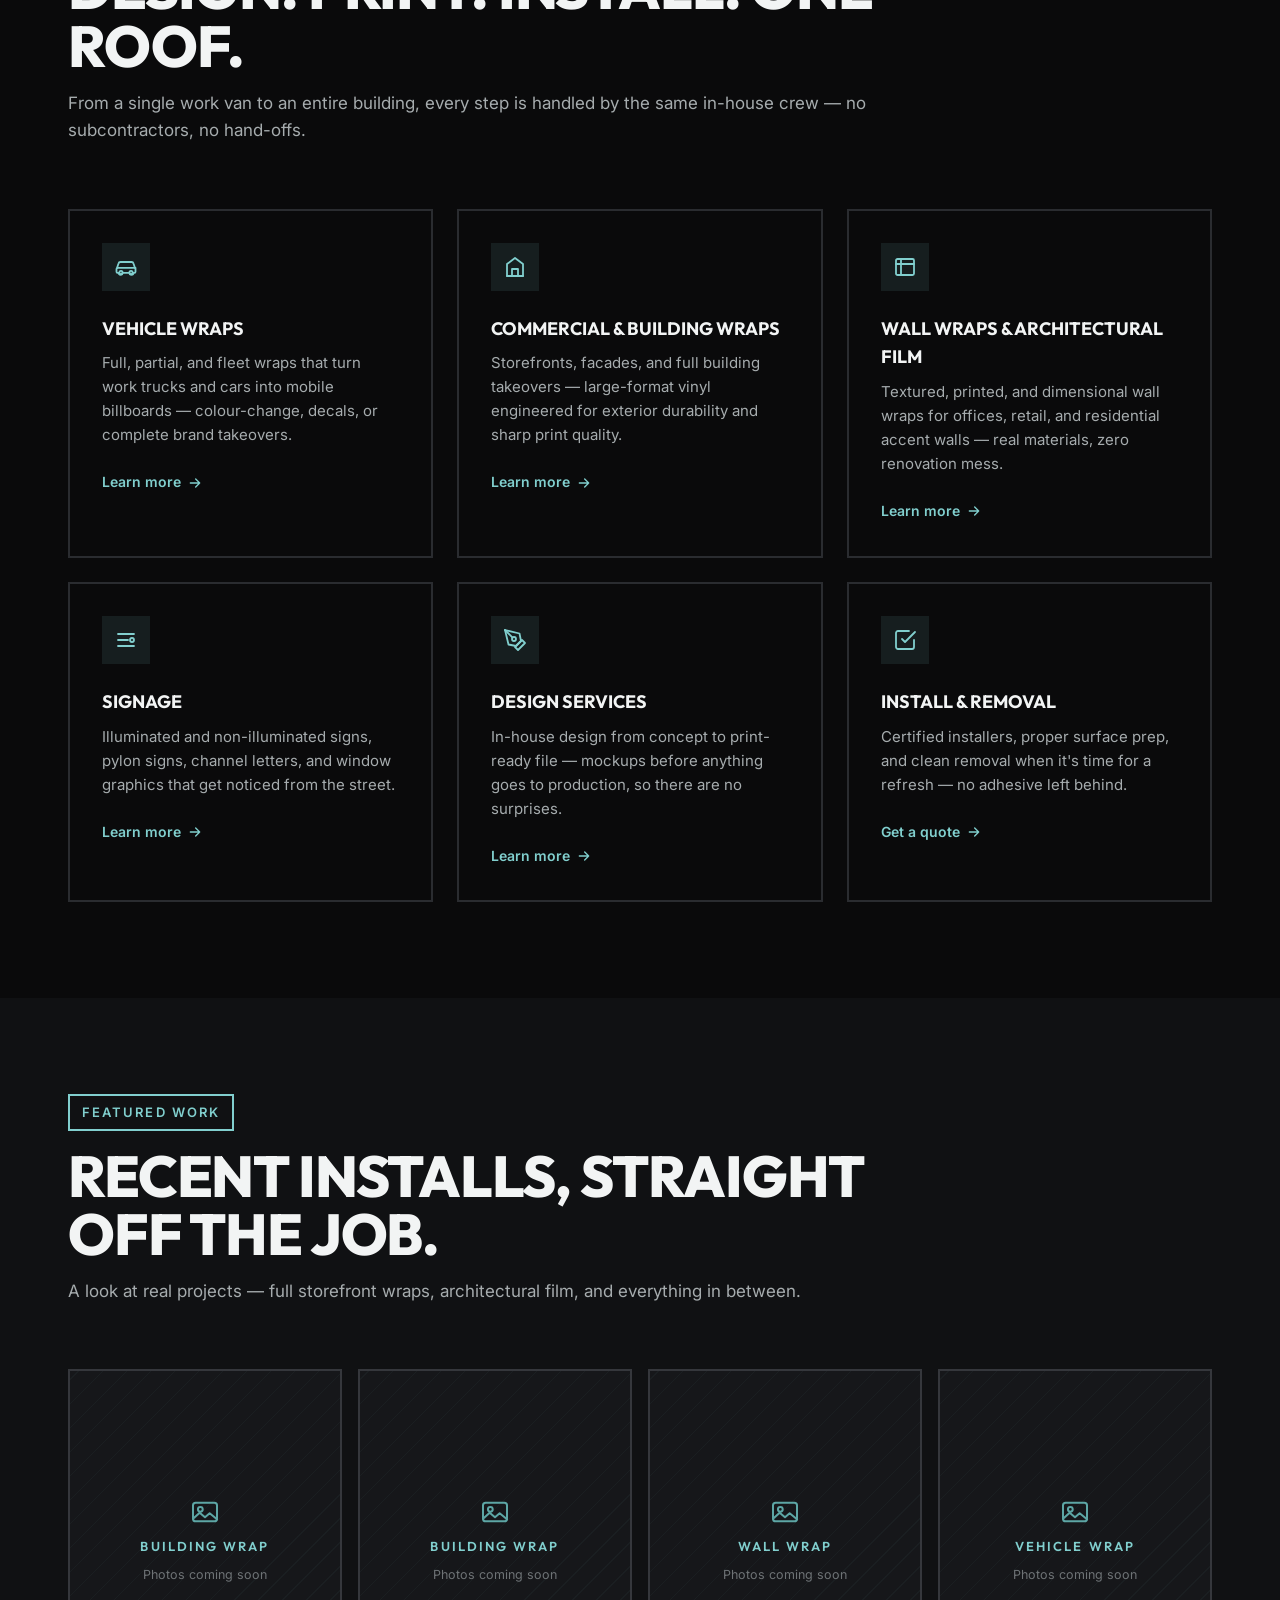
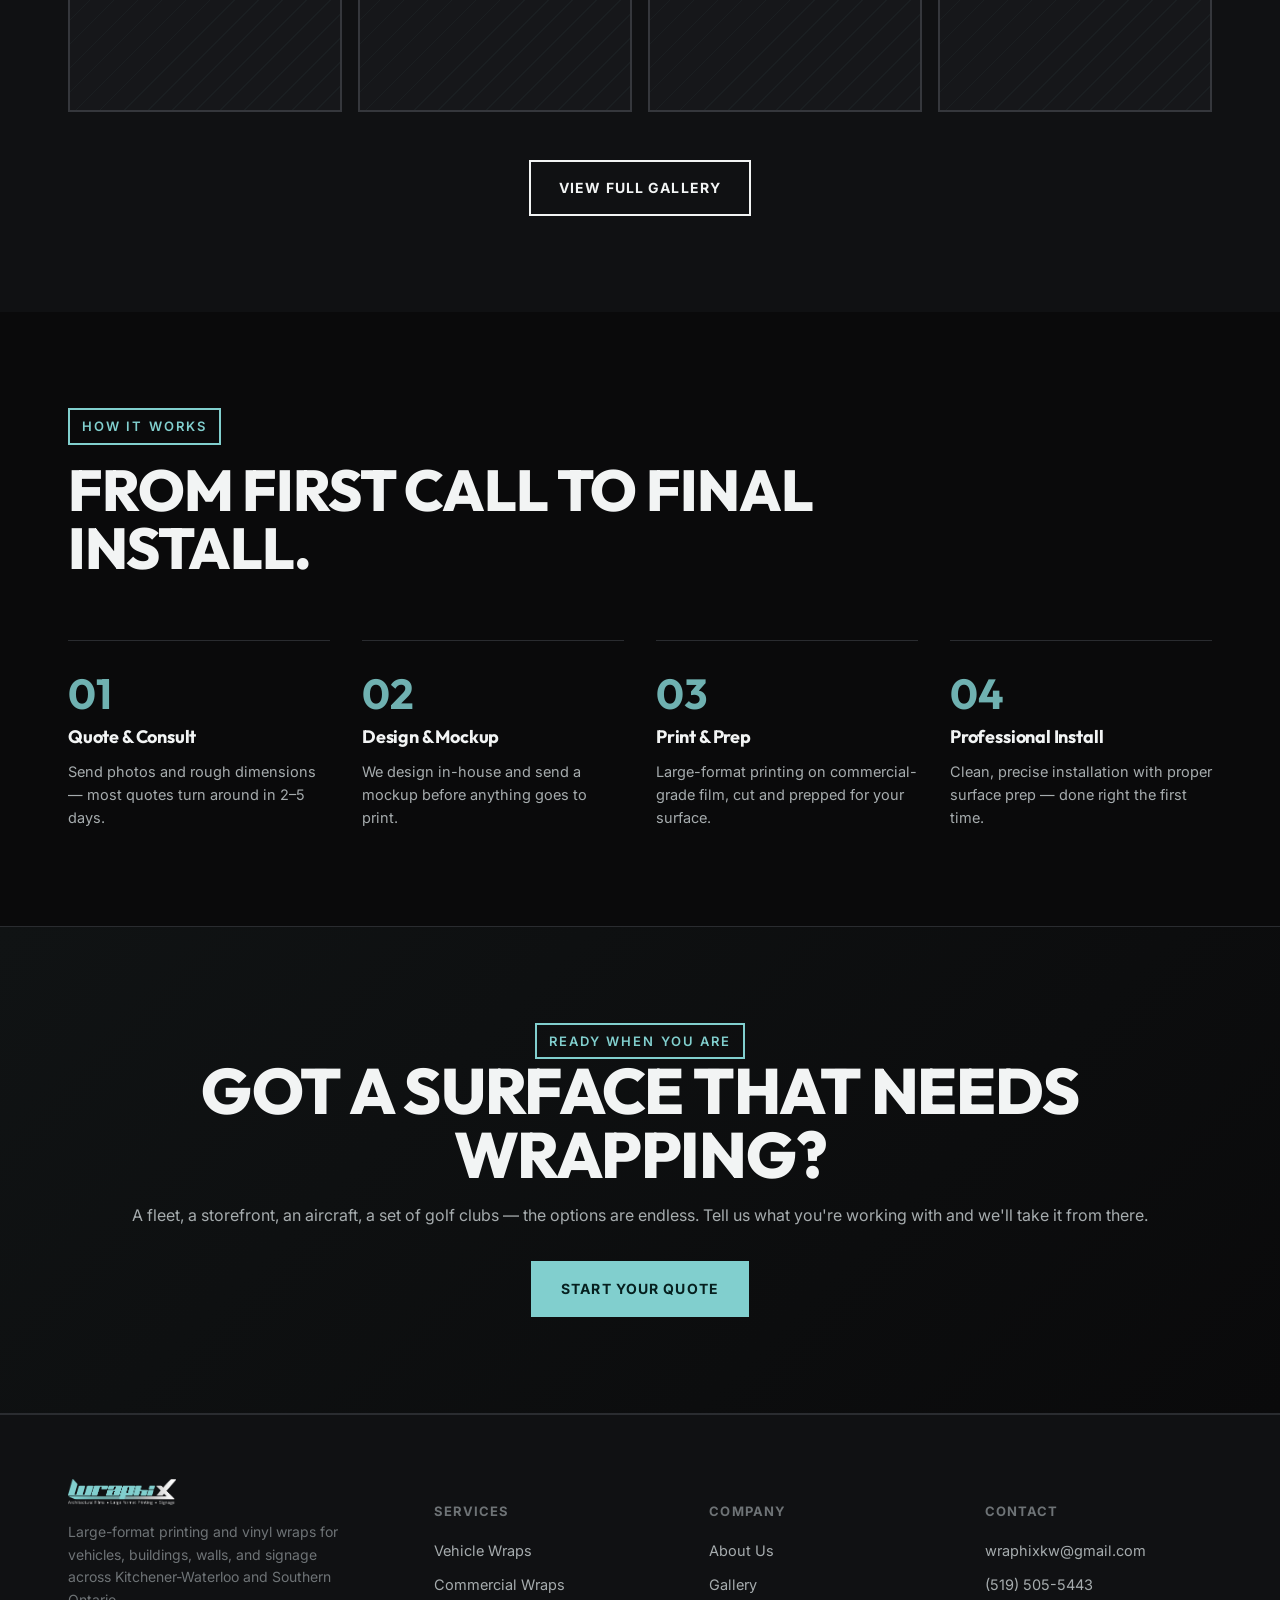
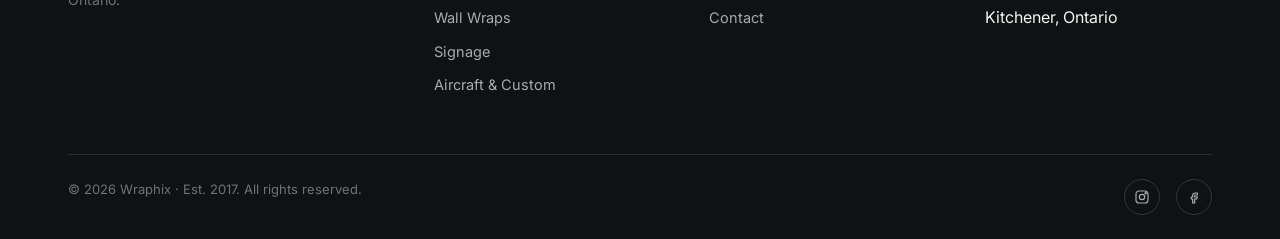
==== commit 4b4f6bfd: "Swap purple for topo + gloss carbon fibre hero finishes (24s cycle) - Removed electric purple swatch" ====
--- a/index.html
+++ b/index.html
@@ -46,7 +46,7 @@
   <div class="hero__glow"></div>
   <div class="container hero__content">
     <span class="eyebrow reveal is-visible">Large Format Printing &amp; Vinyl Wraps · Est. 2017</span>
-    <h1 class="hero__title reveal is-visible" style="transition-delay:80ms">Every surface is&nbsp;a <em class="color-sweep"><span class="color-sweep__outline" aria-hidden="true">surface worth wrapping.</span><span class="color-sweep__fill fill--tiffany">surface worth wrapping.</span><span class="color-sweep__fill fill--chrome" aria-hidden="true">surface worth wrapping.</span><span class="color-sweep__fill fill--magenta" aria-hidden="true">surface worth wrapping.</span><span class="color-sweep__fill fill--camo" aria-hidden="true">surface worth wrapping.</span><span class="color-sweep__fill fill--purple" aria-hidden="true">surface worth wrapping.</span><span class="color-sweep__fill fill--white" aria-hidden="true">surface worth wrapping.</span><span class="color-sweep__fill fill--lime" aria-hidden="true">surface worth wrapping.</span></em></h1>
+    <h1 class="hero__title reveal is-visible" style="transition-delay:80ms">Every surface is&nbsp;a <em class="color-sweep"><span class="color-sweep__outline" aria-hidden="true">surface worth wrapping.</span><span class="color-sweep__fill fill--tiffany">surface worth wrapping.</span><span class="color-sweep__fill fill--chrome" aria-hidden="true">surface worth wrapping.</span><span class="color-sweep__fill fill--magenta" aria-hidden="true">surface worth wrapping.</span><span class="color-sweep__fill fill--camo" aria-hidden="true">surface worth wrapping.</span><span class="color-sweep__fill fill--lime" aria-hidden="true">surface worth wrapping.</span><span class="color-sweep__fill fill--topo" aria-hidden="true">surface worth wrapping.</span><span class="color-sweep__fill fill--white" aria-hidden="true">surface worth wrapping.</span><span class="color-sweep__fill fill--carbon" aria-hidden="true">surface worth wrapping.</span></em></h1>
     <p class="hero__sub reveal is-visible" style="transition-delay:160ms">Vehicles, storefronts, walls, and signage — designed, printed, and installed by our team at Wraphix.</p>
     <div class="hero__ctas reveal is-visible" style="transition-delay:240ms">
       <a href="contact.html" class="btn btn-primary">Get a Free Quote</a>
--- a/css/styles.css
+++ b/css/styles.css
@@ -915,21 +915,22 @@
 /* Each fill layer is one wrap swatch — flat colours plus chrome and camo
    finishes. All layers stack in the grid; each flies in from beyond the right
    screen edge, shakes into the outline, holds, darts out left, then parks
-   off-screen for the rest of the 21s cycle (7 designs x 3s, staggered via
+   off-screen for the rest of the 24s cycle (8 designs x 3s, staggered via
    negative delays). Patterned finishes need background-clip; flat colours
    don't, so old browsers still get a working colour cycle. */
 .color-sweep__fill {
   text-shadow: none;
   will-change: transform;
-  animation: flyShake 21s ease-in-out infinite;
-}
-.fill--tiffany { color: #81cfce; animation-delay: -21s; }
-.fill--chrome  { color: #c9d2d6; animation-delay: -18s; }
-.fill--magenta { color: #ec4899; animation-delay: -15s; }
-.fill--camo    { color: #8a9194; animation-delay: -12s; }
-.fill--purple  { color: #8b5cf6; animation-delay: -9s;  }
+  animation: flyShake 24s ease-in-out infinite;
+}
+.fill--tiffany { color: #81cfce; animation-delay: -24s; }
+.fill--chrome  { color: #c9d2d6; animation-delay: -21s; }
+.fill--magenta { color: #ec4899; animation-delay: -18s; }
+.fill--camo    { color: #8a9194; animation-delay: -15s; }
+.fill--lime    { color: #a3e635; animation-delay: -12s; }
+.fill--topo    { color: #74898b; animation-delay: -9s;  }
 .fill--white   { color: #f5f7f7; animation-delay: -6s;  }
-.fill--lime    { color: #a3e635; animation-delay: -3s;  }
+.fill--carbon  { color: #3a4145; animation-delay: -3s;  }
 @supports ((-webkit-background-clip: text) or (background-clip: text)) {
   /* Chrome: mirror-polish vertical gradient with a dark horizon band */
   .fill--chrome {
@@ -949,19 +950,45 @@
     -webkit-background-clip: text;
     background-clip: text;
   }
-}
-/* Per 3s slot of the 21s cycle: fly in fast from beyond the right screen
+  /* Topographic: tiffany contour lines on dark slate (inline SVG) */
+  .fill--topo {
+    color: transparent;
+    background-image: url("data:image/svg+xml,<svg xmlns='http://www.w3.org/2000/svg' width='260' height='260'><rect width='260' height='260' fill='%23242a2d'/><g fill='none' stroke='%2381cfce' stroke-width='2.5'><path d='M40 70 q20 -30 55 -22 q38 8 30 40 q-8 30 -45 28 Q38 112 40 70Z'/><path d='M52 74 q14 -20 38 -15 q26 6 20 27 q-6 21 -31 19 Q50 102 52 74Z'/><path d='M64 78 q8 -11 21 -8 q14 3 11 14 q-3 12 -17 10 Q62 92 64 78Z'/><path d='M170 160 q25 -35 60 -20 q30 14 18 48 q-12 32 -50 24 Q160 202 170 160Z'/><path d='M182 164 q18 -25 43 -14 q21 10 12 34 q-9 23 -36 17 Q174 194 182 164Z'/><path d='M194 168 q10 -14 24 -8 q12 6 7 19 q-5 13 -20 10 Q190 182 194 168Z'/><path d='M-20 200 q40 -30 80 -5 q30 20 10 45 l-100 5Z'/><path d='M-20 215 q35 -22 62 -3 q20 15 6 33 l-70 3Z'/><path d='M200 20 q30 -15 55 5 l5 40 q-35 12 -55 -10 q-16 -18 -5 -35Z'/><path d='M212 30 q20 -10 36 4 l3 24 q-22 8 -36 -7 q-10 -12 -3 -21Z'/><path d='M110 10 q22 -14 40 2 q14 14 2 28 q-14 15 -32 6 q-18 -10 -10 -36Z'/><path d='M120 18 q14 -9 26 2 q9 9 1 18 q-9 10 -21 4 q-12 -7 -6 -24Z'/></g></svg>");
+    background-size: 230px 230px;
+    -webkit-background-clip: text;
+    background-clip: text;
+  }
+  /* Gloss carbon fibre: 2x2 twill weave in charcoal greys with a diagonal
+     light sheen swept across the whole word */
+  .fill--carbon {
+    background-color: #23282b;
+    background-image:
+      linear-gradient(115deg, rgba(255,255,255,0) 32%, rgba(255,255,255,0.34) 43%, rgba(255,255,255,0.05) 49%, rgba(255,255,255,0) 60%),
+      linear-gradient(27deg, #1f2427 5px, transparent 5px),
+      linear-gradient(207deg, #1f2427 5px, transparent 5px),
+      linear-gradient(27deg, #343b3f 5px, transparent 5px),
+      linear-gradient(207deg, #343b3f 5px, transparent 5px),
+      linear-gradient(90deg, #272d31 10px, transparent 10px),
+      linear-gradient(#2e3438 25%, #1f2427 25%, #1f2427 50%, transparent 50%, transparent 75%, #383f43 75%, #383f43);
+    background-position: 0 0, 0 5px, 10px 0, 0 10px, 10px 5px, 0 0, 0 0;
+    background-size: 100% 100%, 20px 20px, 20px 20px, 20px 20px, 20px 20px, 20px 20px, 20px 20px;
+    color: transparent;
+    -webkit-background-clip: text;
+    background-clip: text;
+  }
+}
+/* Per 3s slot of the 24s cycle: fly in fast from beyond the right screen
    edge -> overshoot -> shake back and forth into the outline -> hold ~2s ->
    dart out left -> park off-screen until the next lap. */
 @keyframes flyShake {
   0%      { transform: translateX(120vw); }
-  1.71%   { transform: translateX(-14px); }
-  2.19%   { transform: translateX(9px); }
-  2.67%   { transform: translateX(-4px); }
-  3.33%   { transform: translateX(0); }
-  13.10%  { transform: translateX(0); }
-  13.81%  { transform: translateX(-130vw); }
-  13.83%  { transform: translateX(120vw); }
+  1.50%   { transform: translateX(-14px); }
+  1.92%   { transform: translateX(9px); }
+  2.33%   { transform: translateX(-4px); }
+  2.92%   { transform: translateX(0); }
+  11.46%  { transform: translateX(0); }
+  12.08%  { transform: translateX(-130vw); }
+  12.10%  { transform: translateX(120vw); }
   100%    { transform: translateX(120vw); }
 }
 @media (prefers-reduced-motion: reduce) {
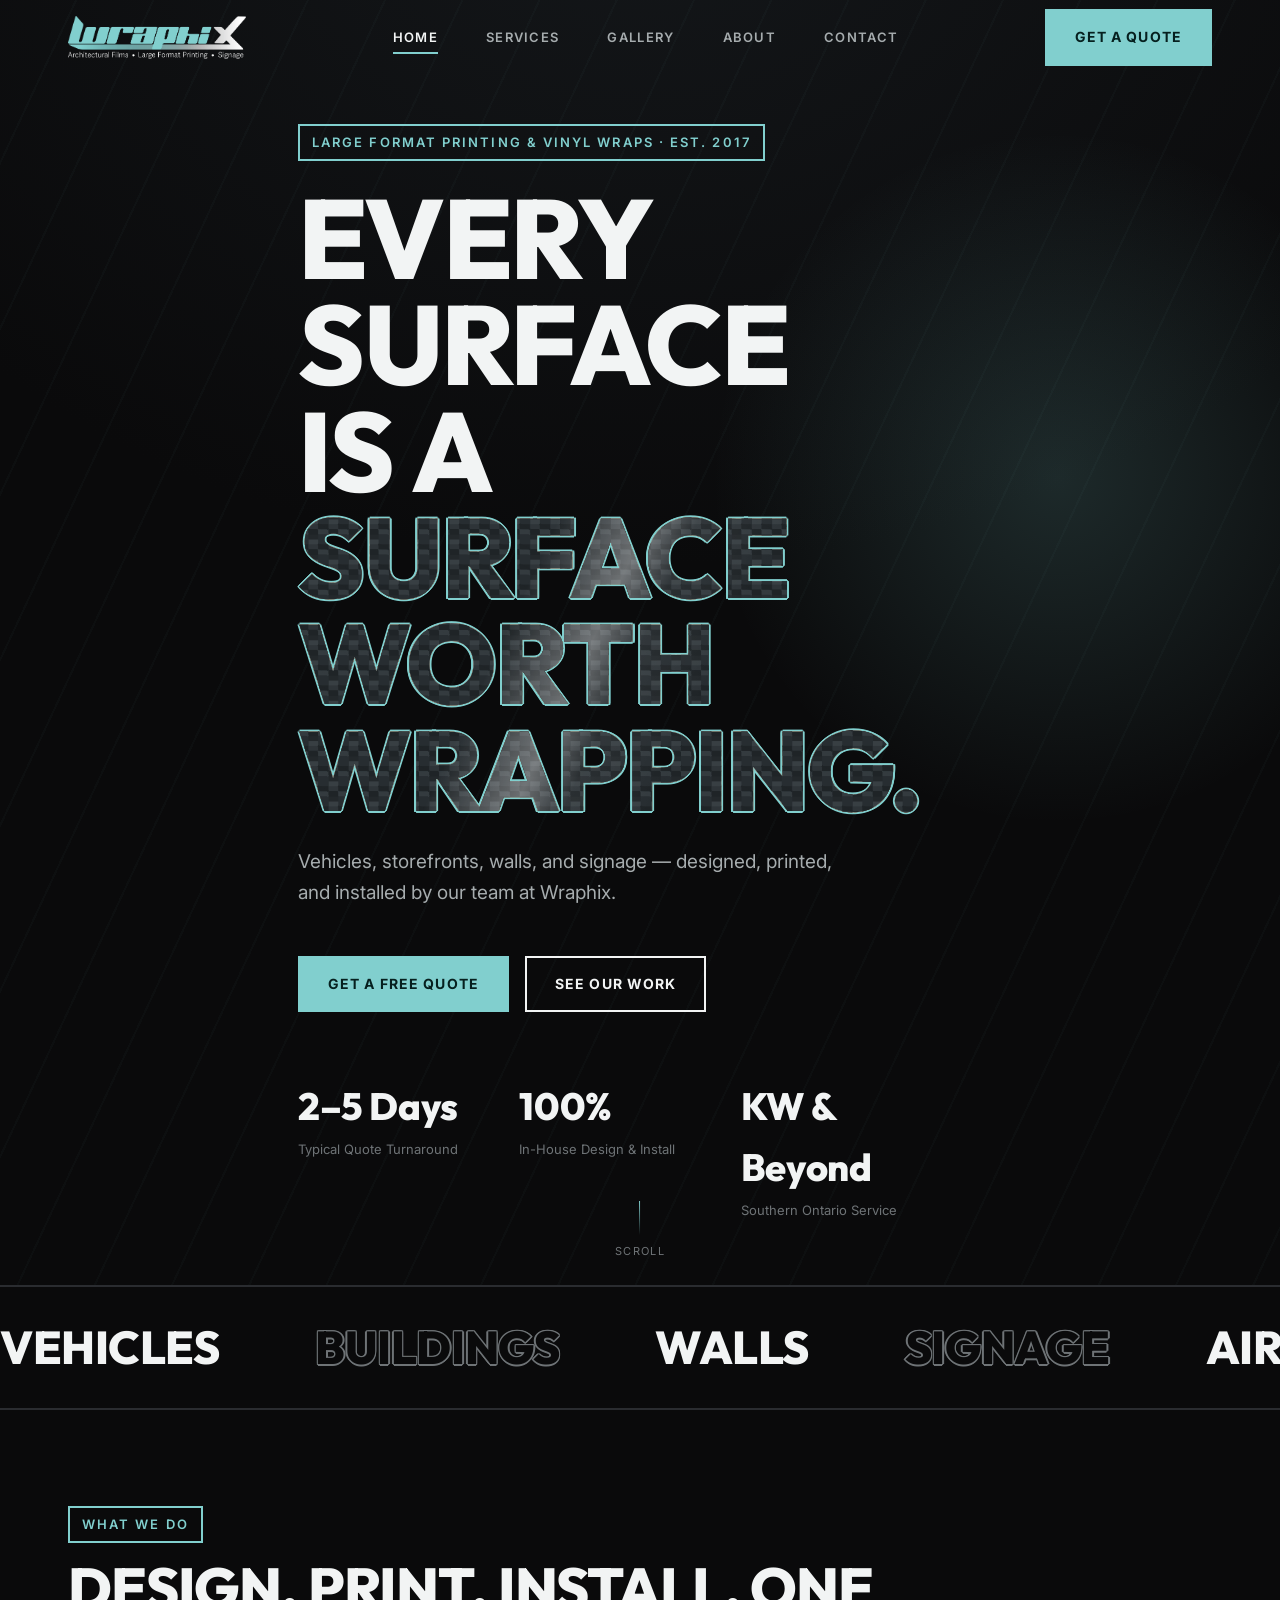
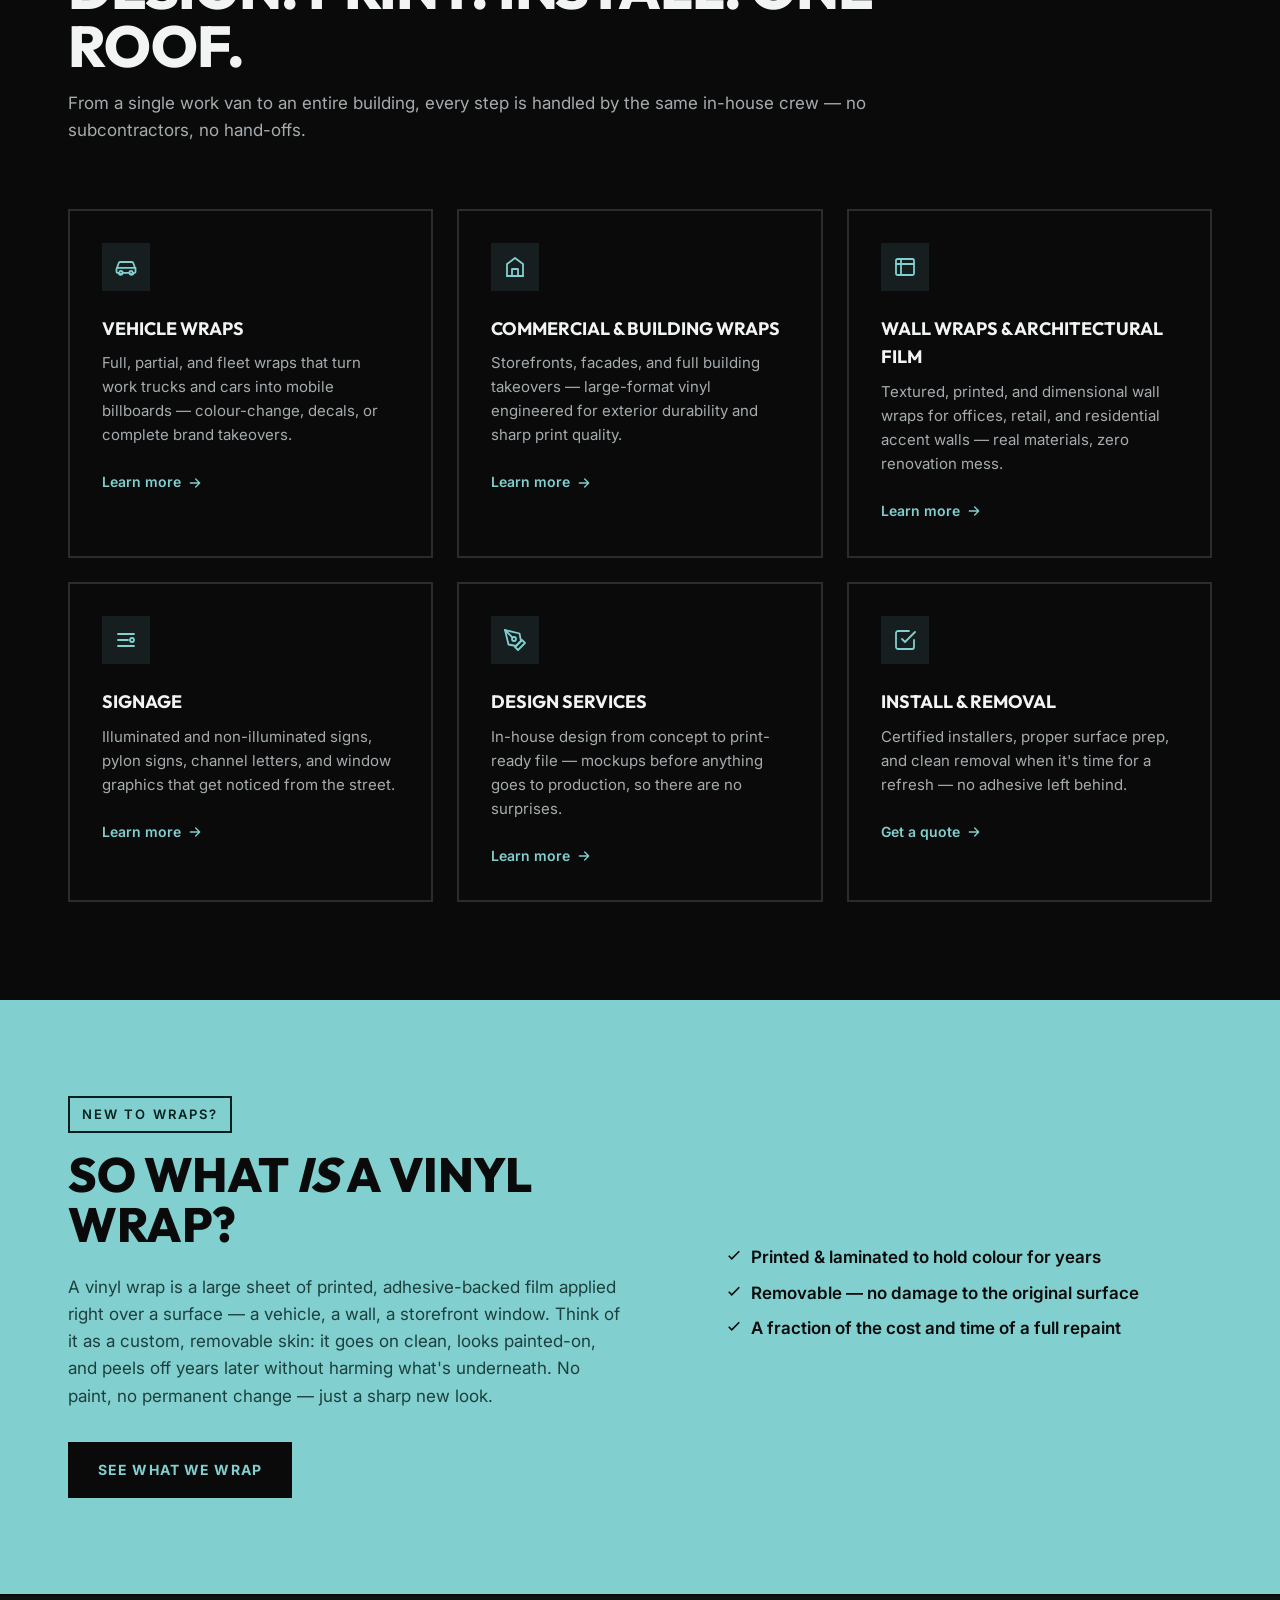
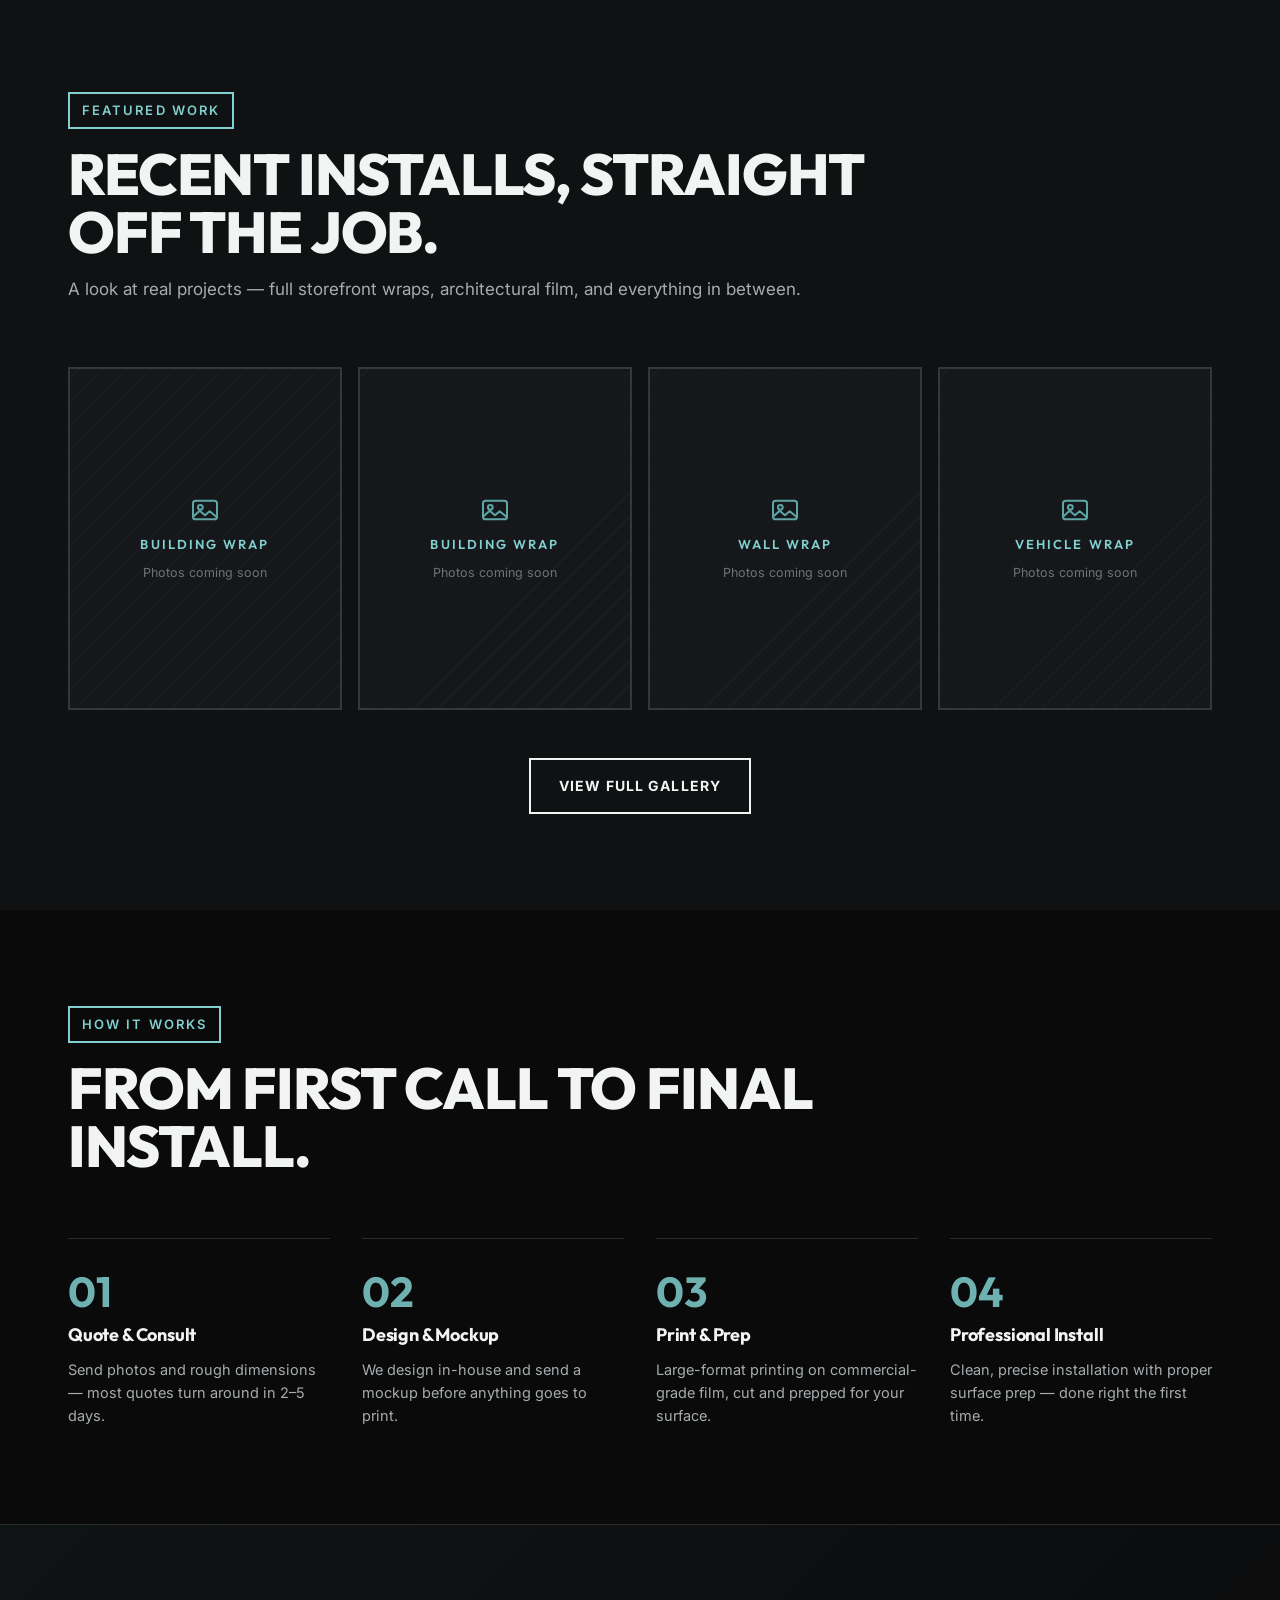
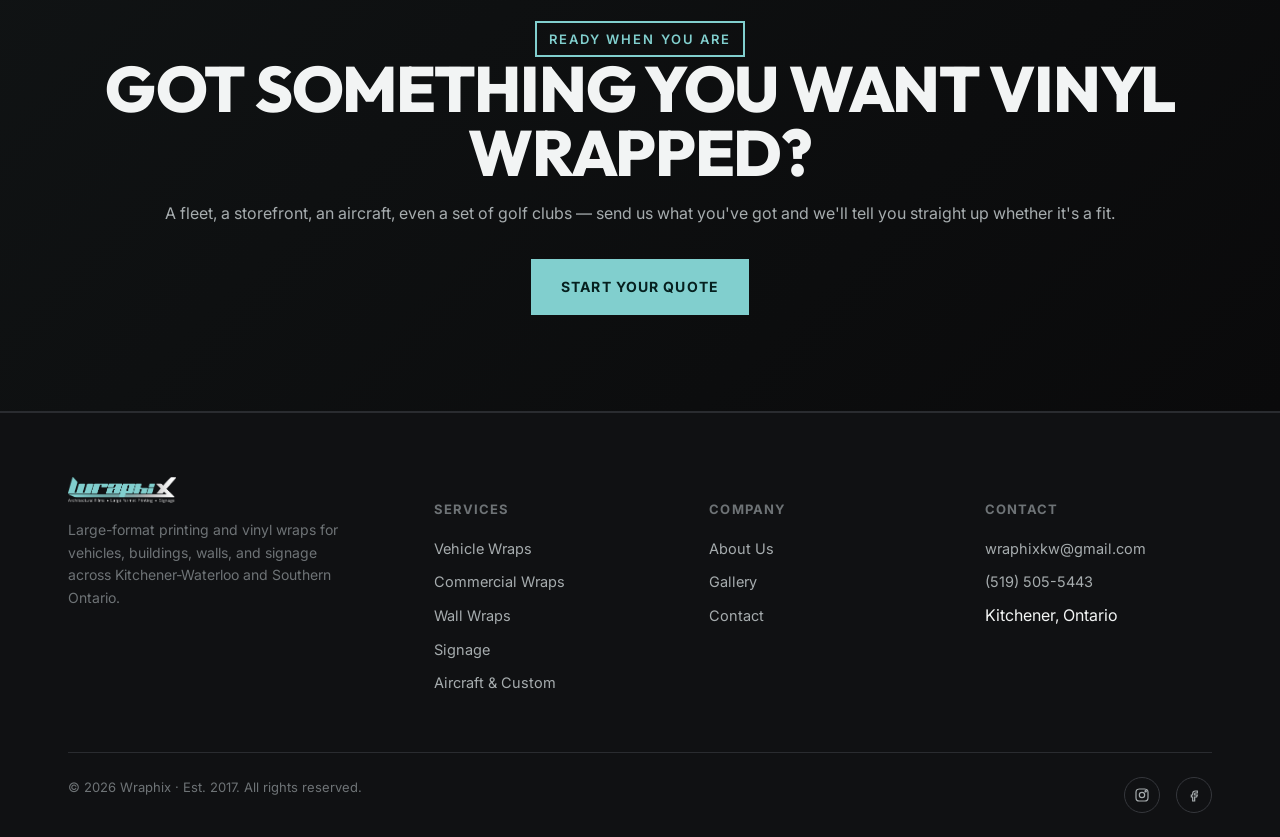
==== commit 9ddda3d5: "Add teal 'what is a vinyl wrap' explainer section; soften over-promising copy - New teal-inverted co" ====
--- a/index.html
+++ b/index.html
@@ -73,8 +73,8 @@
 <!-- MARQUEE -->
 <div class="marquee">
   <div class="marquee__track">
-    <span>VEHICLES</span><span>BUILDINGS</span><span>WALLS</span><span>SIGNAGE</span><span>AIRCRAFT</span><span>SEA-DOOS</span><span>GOLF CLUBS</span><span>ANYTHING WITH A SURFACE</span>
-    <span>VEHICLES</span><span>BUILDINGS</span><span>WALLS</span><span>SIGNAGE</span><span>AIRCRAFT</span><span>SEA-DOOS</span><span>GOLF CLUBS</span><span>ANYTHING WITH A SURFACE</span>
+    <span>VEHICLES</span><span>BUILDINGS</span><span>WALLS</span><span>SIGNAGE</span><span>AIRCRAFT</span><span>SEA-DOOS</span><span>GOLF CLUBS</span><span>CUSTOM PROJECTS</span>
+    <span>VEHICLES</span><span>BUILDINGS</span><span>WALLS</span><span>SIGNAGE</span><span>AIRCRAFT</span><span>SEA-DOOS</span><span>GOLF CLUBS</span><span>CUSTOM PROJECTS</span>
   </div>
 </div>
 
@@ -135,6 +135,25 @@
         <p>Certified installers, proper surface prep, and clean removal when it's time for a refresh — no adhesive left behind.</p>
         <a href="contact.html" class="card__link">Get a quote <svg viewBox="0 0 24 24" fill="none" stroke="currentColor" stroke-width="2" stroke-linecap="round" stroke-linejoin="round"><path d="M5 12h14M13 6l6 6-6 6"/></svg></a>
       </div>
+    </div>
+  </div>
+</section>
+
+<!-- WHAT IS A WRAP -->
+<section class="section section--teal" id="what-is-a-wrap">
+  <div class="container">
+    <div class="wrap101 reveal">
+      <div class="wrap101__intro">
+        <span class="eyebrow">New to Wraps?</span>
+        <h2>So what <em>is</em> a vinyl wrap?</h2>
+        <p>A vinyl wrap is a large sheet of printed, adhesive-backed film applied right over a surface — a vehicle, a wall, a storefront window. Think of it as a custom, removable skin: it goes on clean, looks painted-on, and peels off years later without harming what's underneath. No paint, no permanent change — just a sharp new look.</p>
+        <a href="services.html" class="btn btn-primary">See What We Wrap</a>
+      </div>
+      <ul class="check-list wrap101__points">
+        <li><svg viewBox="0 0 24 24" fill="none" stroke="currentColor" stroke-width="2.2"><path d="M5 13l4 4L19 7"/></svg>Printed &amp; laminated to hold colour for years</li>
+        <li><svg viewBox="0 0 24 24" fill="none" stroke="currentColor" stroke-width="2.2"><path d="M5 13l4 4L19 7"/></svg>Removable — no damage to the original surface</li>
+        <li><svg viewBox="0 0 24 24" fill="none" stroke="currentColor" stroke-width="2.2"><path d="M5 13l4 4L19 7"/></svg>A fraction of the cost and time of a full repaint</li>
+      </ul>
     </div>
   </div>
 </section>
@@ -219,8 +238,8 @@
 <section class="cta-band">
   <div class="container reveal">
     <span class="eyebrow" style="justify-content:center;">Ready When You Are</span>
-    <h2>Got a surface that needs wrapping?</h2>
-    <p>A fleet, a storefront, an aircraft, a set of golf clubs — the options are endless. Tell us what you're working with and we'll take it from there.</p>
+    <h2>Got something you want vinyl wrapped?</h2>
+    <p>A fleet, a storefront, an aircraft, even a set of golf clubs — send us what you've got and we'll tell you straight up whether it's a fit.</p>
     <a href="contact.html" class="btn btn-primary">Start Your Quote</a>
   </div>
 </section>
--- a/css/styles.css
+++ b/css/styles.css
@@ -946,7 +946,9 @@
   .fill--camo {
     color: transparent;
     background-image: url("data:image/svg+xml,<svg xmlns='http://www.w3.org/2000/svg' width='260' height='260'><rect width='260' height='260' fill='%23666e72'/><path d='M20 40 q30 -35 70 -18 q45 12 30 45 q-14 30 -55 25 Q15 85 20 40Z' fill='%23e8eef0'/><path d='M150 20 q40 -25 75 0 q30 22 10 50 q-22 28 -60 15 q-38 -14 -25 -65Z' fill='%2381cfce'/><path d='M40 150 q35 -20 65 5 q28 25 5 55 q-25 30 -60 12 q-32 -18 -10 -72Z' fill='%232b3236'/><path d='M170 140 q45 -18 70 15 q20 30 -10 55 q-32 25 -62 2 q-28 -22 2 -72Z' fill='%23e8eef0'/><path d='M100 90 q30 -18 55 5 q22 22 0 45 q-25 25 -52 8 q-25 -16 -3 -58Z' fill='%23394247'/><path d='M-10 220 q28 -25 60 -5 q30 20 10 45 l-80 0Z' fill='%2381cfce'/><path d='M210 60 q25 -15 45 5 l0 45 q-30 15 -48 -8 q-15 -20 3 -42Z' fill='%232b3236'/></svg>");
-    background-size: 210px 210px;
+    /* em-based so the pattern scales with the headline: ~210px on desktop,
+       ~80px on phones — keeps it reading as camo, not blotches */
+    background-size: 1.85em 1.85em;
     -webkit-background-clip: text;
     background-clip: text;
   }
@@ -954,7 +956,7 @@
   .fill--topo {
     color: transparent;
     background-image: url("data:image/svg+xml,<svg xmlns='http://www.w3.org/2000/svg' width='260' height='260'><rect width='260' height='260' fill='%23242a2d'/><g fill='none' stroke='%2381cfce' stroke-width='2.5'><path d='M40 70 q20 -30 55 -22 q38 8 30 40 q-8 30 -45 28 Q38 112 40 70Z'/><path d='M52 74 q14 -20 38 -15 q26 6 20 27 q-6 21 -31 19 Q50 102 52 74Z'/><path d='M64 78 q8 -11 21 -8 q14 3 11 14 q-3 12 -17 10 Q62 92 64 78Z'/><path d='M170 160 q25 -35 60 -20 q30 14 18 48 q-12 32 -50 24 Q160 202 170 160Z'/><path d='M182 164 q18 -25 43 -14 q21 10 12 34 q-9 23 -36 17 Q174 194 182 164Z'/><path d='M194 168 q10 -14 24 -8 q12 6 7 19 q-5 13 -20 10 Q190 182 194 168Z'/><path d='M-20 200 q40 -30 80 -5 q30 20 10 45 l-100 5Z'/><path d='M-20 215 q35 -22 62 -3 q20 15 6 33 l-70 3Z'/><path d='M200 20 q30 -15 55 5 l5 40 q-35 12 -55 -10 q-16 -18 -5 -35Z'/><path d='M212 30 q20 -10 36 4 l3 24 q-22 8 -36 -7 q-10 -12 -3 -21Z'/><path d='M110 10 q22 -14 40 2 q14 14 2 28 q-14 15 -32 6 q-18 -10 -10 -36Z'/><path d='M120 18 q14 -9 26 2 q9 9 1 18 q-9 10 -21 4 q-12 -7 -6 -24Z'/></g></svg>");
-    background-size: 230px 230px;
+    background-size: 2.05em 2.05em;
     -webkit-background-clip: text;
     background-clip: text;
   }
@@ -962,16 +964,17 @@
      light sheen swept across the whole word */
   .fill--carbon {
     background-color: #23282b;
+    /* weave tile is .18em (~20px on desktop) so it scales with the text */
     background-image:
       linear-gradient(115deg, rgba(255,255,255,0) 32%, rgba(255,255,255,0.34) 43%, rgba(255,255,255,0.05) 49%, rgba(255,255,255,0) 60%),
-      linear-gradient(27deg, #1f2427 5px, transparent 5px),
-      linear-gradient(207deg, #1f2427 5px, transparent 5px),
-      linear-gradient(27deg, #343b3f 5px, transparent 5px),
-      linear-gradient(207deg, #343b3f 5px, transparent 5px),
-      linear-gradient(90deg, #272d31 10px, transparent 10px),
+      linear-gradient(27deg, #1f2427 .045em, transparent .045em),
+      linear-gradient(207deg, #1f2427 .045em, transparent .045em),
+      linear-gradient(27deg, #343b3f .045em, transparent .045em),
+      linear-gradient(207deg, #343b3f .045em, transparent .045em),
+      linear-gradient(90deg, #272d31 .09em, transparent .09em),
       linear-gradient(#2e3438 25%, #1f2427 25%, #1f2427 50%, transparent 50%, transparent 75%, #383f43 75%, #383f43);
-    background-position: 0 0, 0 5px, 10px 0, 0 10px, 10px 5px, 0 0, 0 0;
-    background-size: 100% 100%, 20px 20px, 20px 20px, 20px 20px, 20px 20px, 20px 20px, 20px 20px;
+    background-position: 0 0, 0 .045em, .09em 0, 0 .09em, .09em .045em, 0 0, 0 0;
+    background-size: 100% 100%, .18em .18em, .18em .18em, .18em .18em, .18em .18em, .18em .18em, .18em .18em;
     color: transparent;
     -webkit-background-clip: text;
     background-clip: text;
@@ -1103,3 +1106,53 @@
 .field input, .field select, .field textarea { border-radius: 0; border-width: 2px; }
 .field input:focus, .field select:focus, .field textarea:focus { box-shadow: 4px 4px 0 var(--color-tiffany-20); }
 .field label { text-transform: uppercase; font-size: 12px; letter-spacing: 0.1em; }
+
+/* ---- Teal-inverted section: color block to break up the black ---- */
+.section--teal {
+  background: var(--color-tiffany);
+  color: #06201f;
+  border-top: 2px solid #0a0a0b;
+  border-bottom: 2px solid #0a0a0b;
+}
+.section--teal .eyebrow { color: #06201f; border-color: #06201f; }
+.section--teal h2,
+.section--teal h3 { color: #0a0a0b; }
+.section--teal p { color: rgba(6, 32, 31, 0.82); }
+.section--teal .check-list li { color: #0a0a0b; font-weight: 600; }
+.section--teal .check-list svg { color: #0a0a0b; }
+/* Buttons invert on teal: black fill, flood to dark-outline on hover */
+.section--teal .btn-primary {
+  background: #0a0a0b;
+  color: var(--color-tiffany);
+  border-color: #0a0a0b;
+}
+.section--teal .btn-primary:hover {
+  background: transparent;
+  color: #06201f;
+  border-color: #06201f;
+  box-shadow: none;
+}
+
+/* ---- "What is a wrap?" explainer layout ---- */
+.wrap101 {
+  display: grid;
+  grid-template-columns: 1fr;
+  gap: var(--space-6);
+  align-items: center;
+}
+@media (min-width: 900px) {
+  .wrap101 { grid-template-columns: 1.15fr 1fr; gap: var(--space-8); }
+}
+.wrap101 h2 {
+  font-family: var(--font-display);
+  text-transform: uppercase;
+  font-weight: 800;
+  line-height: 1.05;
+  font-size: clamp(30px, 4.5vw, 48px);
+  margin-top: var(--space-3);
+}
+.wrap101 h2 em { font-style: italic; }
+.wrap101 p { margin-top: var(--space-4); font-size: 17px; line-height: 1.6; }
+.wrap101 .btn { margin-top: var(--space-5); }
+.wrap101__points { gap: var(--space-4); }
+.wrap101__points li { font-size: 17px; }
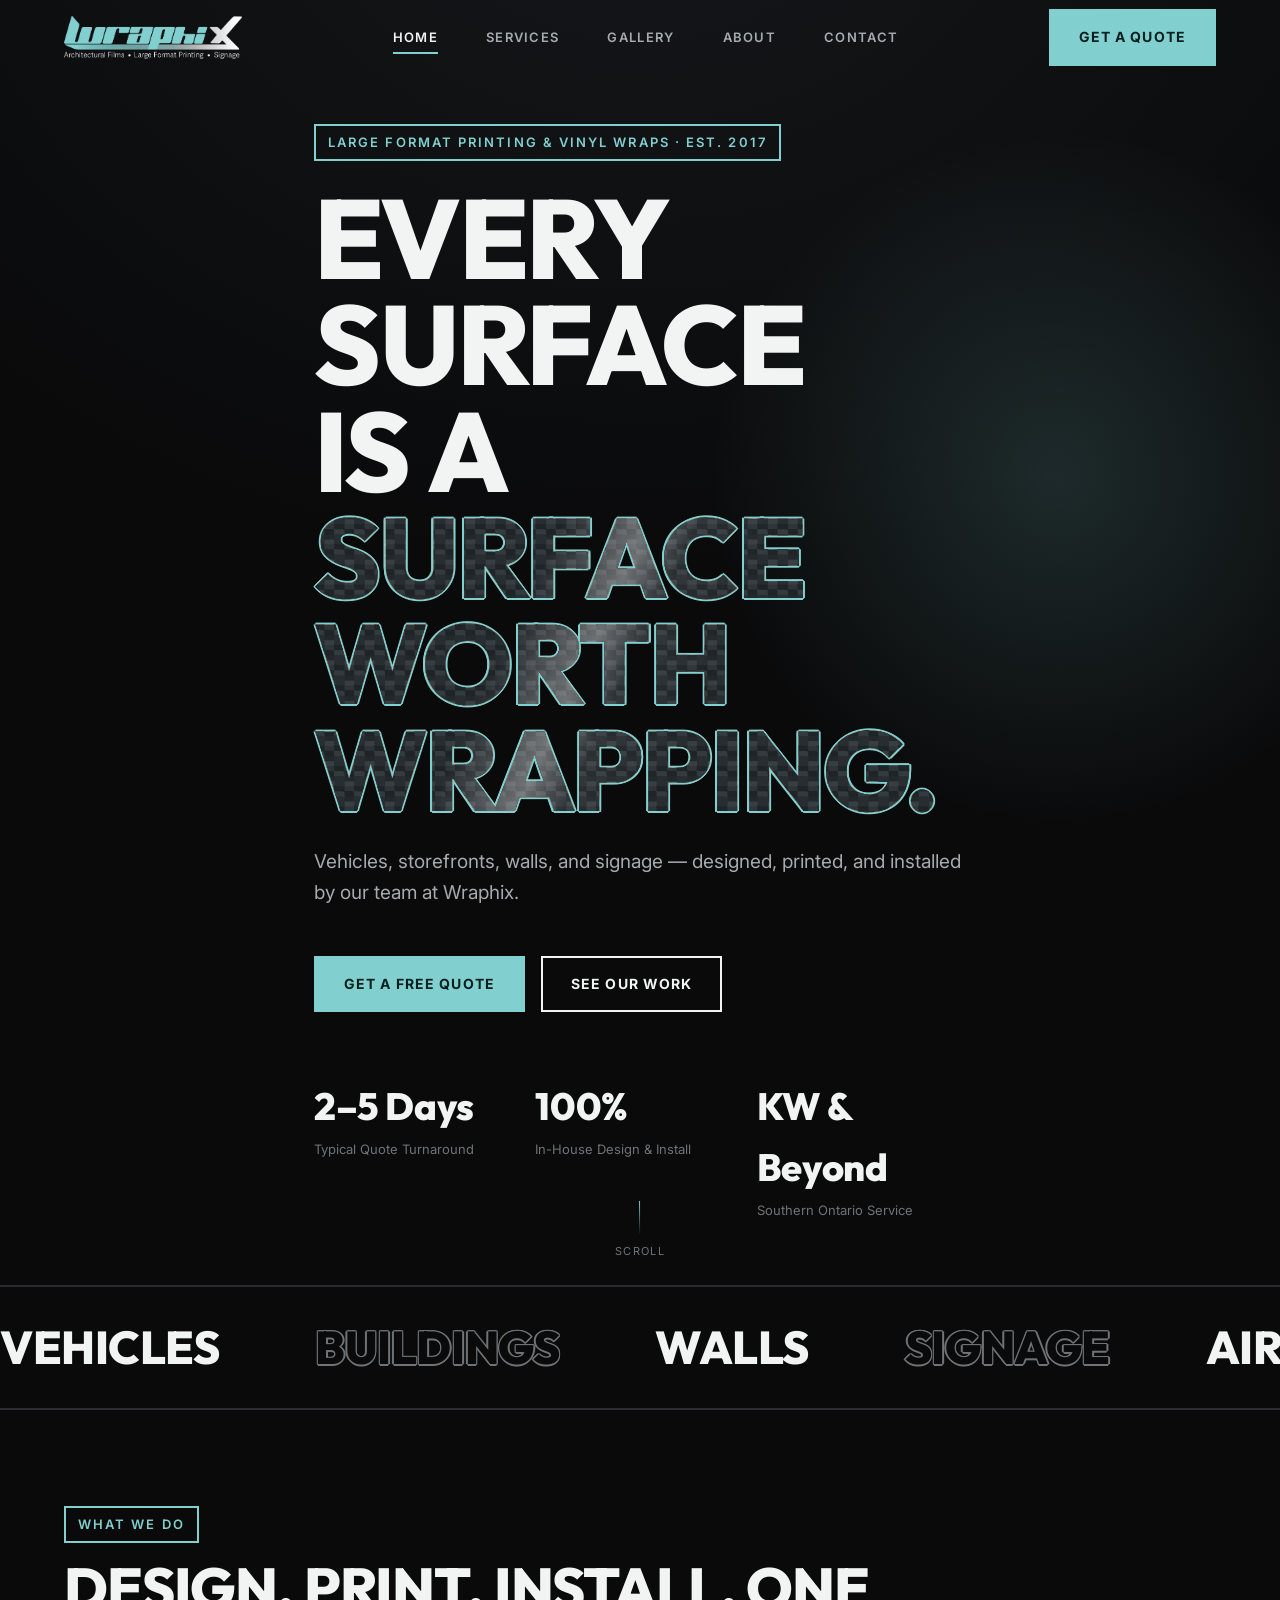
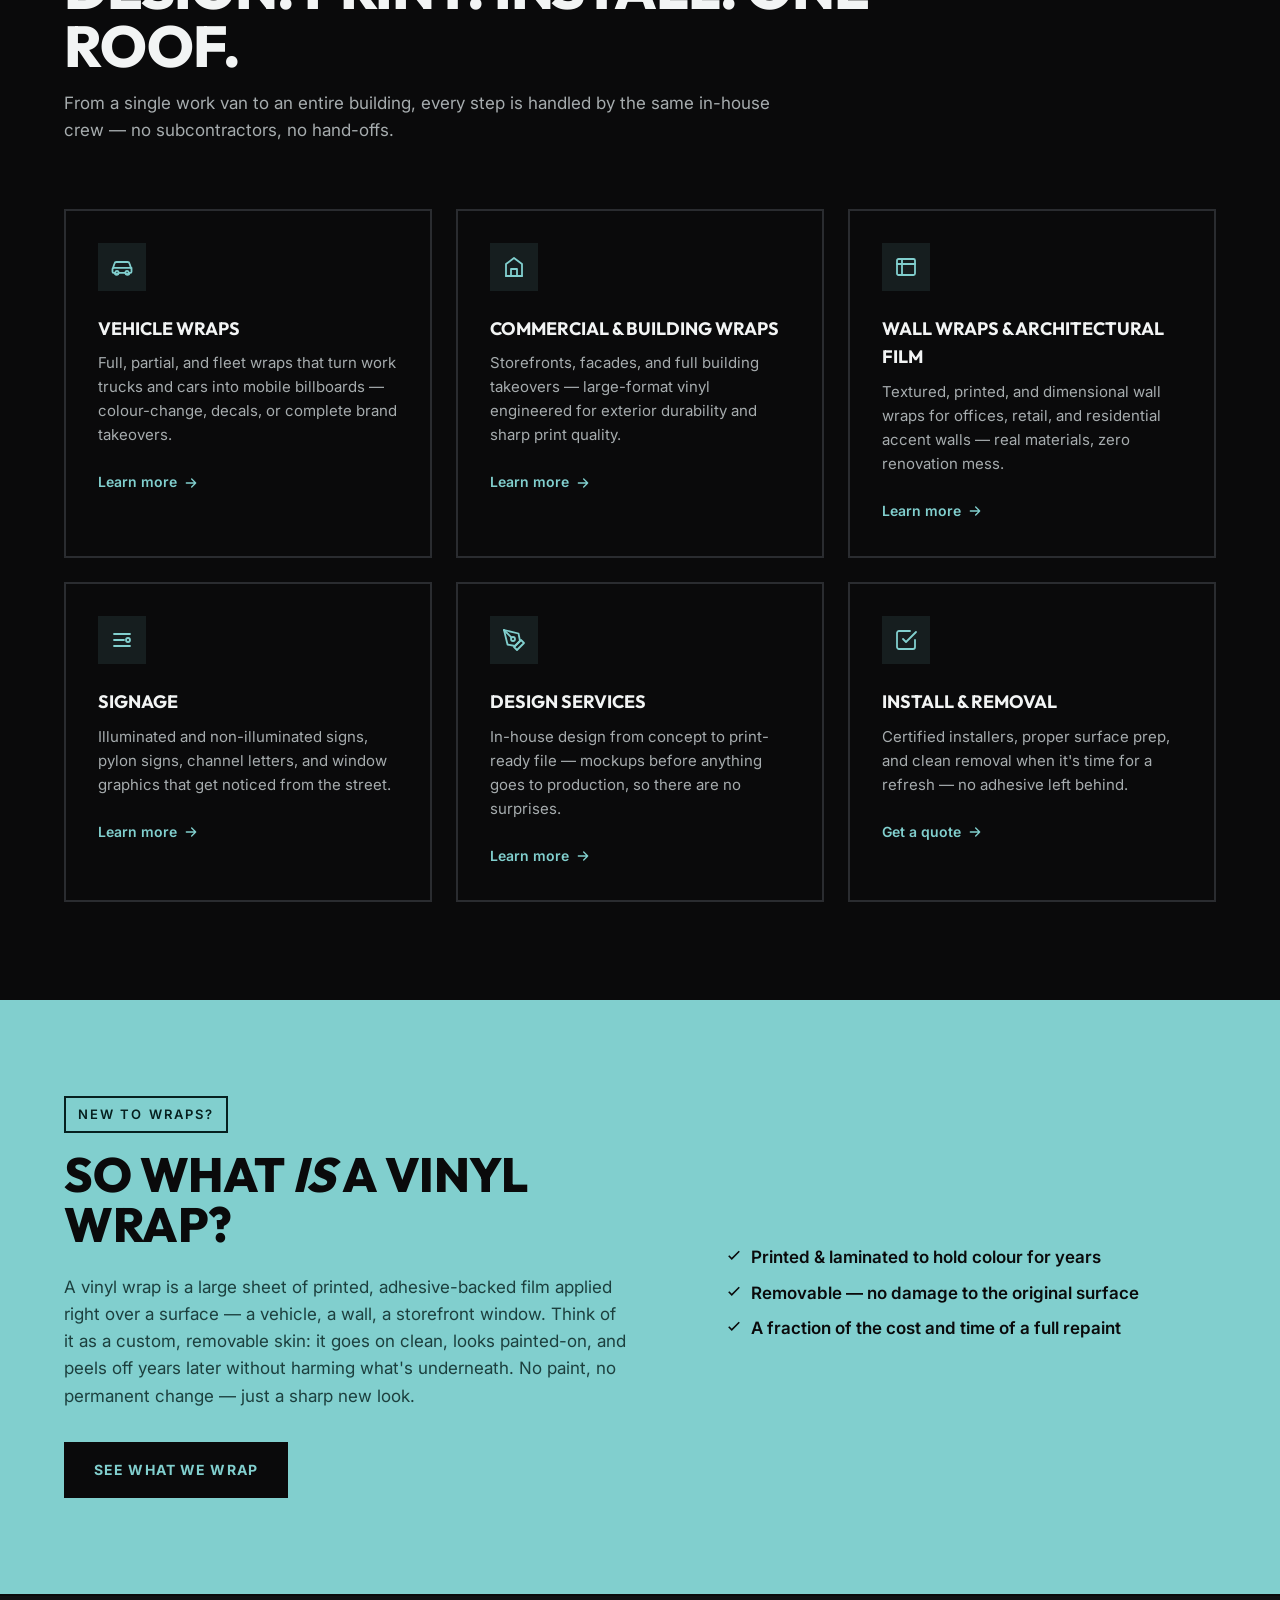
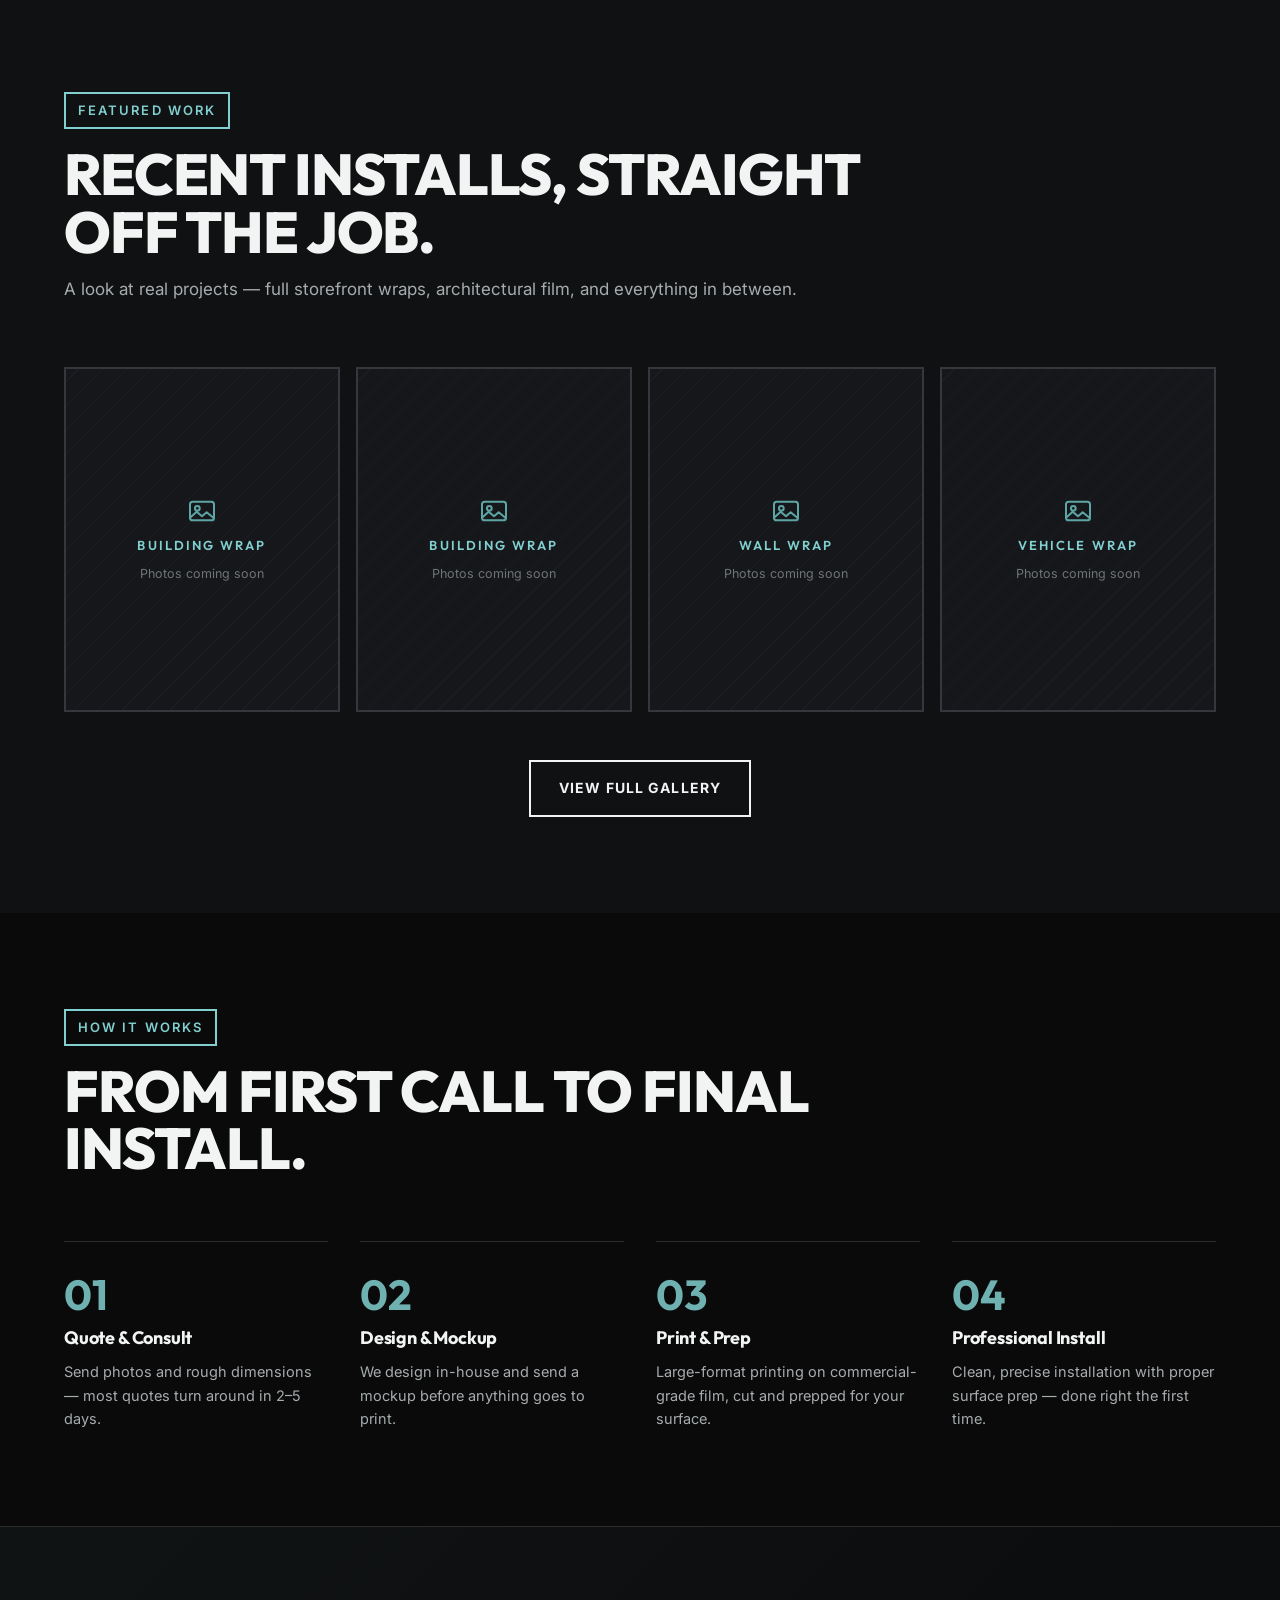
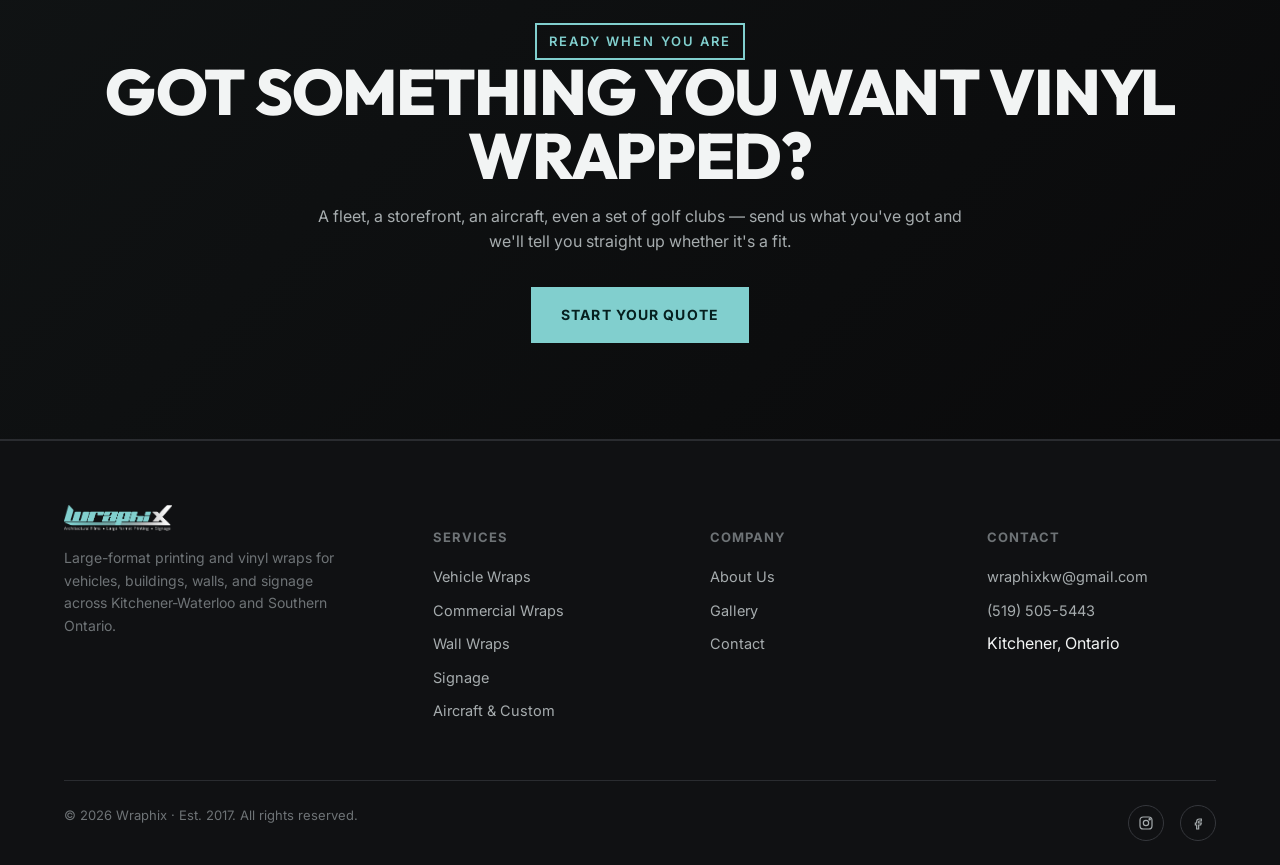
==== commit d9097d61: "Widen page shell for wide screens; rebuild hero watermark as 3 drifting marks Per ui-ux-pro-max revi" ====
--- a/index.html
+++ b/index.html
@@ -42,7 +42,11 @@
 
 <!-- HERO -->
 <section class="hero">
-  <div class="hero__stripes"></div>
+  <div class="hero__stripes" aria-hidden="true">
+    <span class="hero__mark hero__mark--a"></span>
+    <span class="hero__mark hero__mark--b"></span>
+    <span class="hero__mark hero__mark--c"></span>
+  </div>
   <div class="hero__glow"></div>
   <div class="container hero__content">
     <span class="eyebrow reveal is-visible">Large Format Printing &amp; Vinyl Wraps · Est. 2017</span>
--- a/css/styles.css
+++ b/css/styles.css
@@ -53,7 +53,8 @@
   --dur-slow: 500ms;
 
   /* Layout */
-  --container-max: 1240px;
+  --container-max: 1520px;
+  --measure: 68ch;
   --nav-height: 76px;
 }
 
@@ -95,6 +96,17 @@
 }
 @media (min-width: 768px) {
   .container { padding: 0 var(--space-6); }
+}
+/* Adaptive gutters — insets grow with the viewport so wide screens breathe */
+@media (min-width: 1280px) {
+  .container { padding: 0 var(--space-7); }
+}
+@media (min-width: 1680px) {
+  .container { padding: 0 var(--space-8); }
+}
+/* Ultra-wide monitors: let the shell grow a step so it doesn't island */
+@media (min-width: 1920px) {
+  :root { --container-max: 1680px; }
 }
 
 section { position: relative; }
@@ -279,19 +291,40 @@
   position: absolute;
   inset: 0;
   z-index: 0;
-  opacity: 0.5;
-  background-image: repeating-linear-gradient(
-    115deg,
-    transparent 0px,
-    transparent 68px,
-    rgba(129,207,206,0.05) 68px,
-    rgba(129,207,206,0.05) 70px
-  );
-  animation: stripeDrift 34s linear infinite;
-}
-@keyframes stripeDrift {
-  from { background-position: 0 0; }
-  to { background-position: 900px 0; }
+  overflow: hidden;
+  pointer-events: none;
+}
+/* Three hand-lettered marks drifting across the hero, each on its own
+   row, size, tilt and speed so the spacing never reads as a pattern. */
+.hero__mark {
+  position: absolute;
+  aspect-ratio: 3905 / 1299;
+  background: var(--color-tiffany);
+  opacity: 0.08;
+  -webkit-mask-image: url(../assets/textures/wrap-everything.png);
+  mask-image: url(../assets/textures/wrap-everything.png);
+  -webkit-mask-repeat: no-repeat;
+  mask-repeat: no-repeat;
+  -webkit-mask-size: 100% 100%;
+  mask-size: 100% 100%;
+  will-change: transform;
+}
+.hero__mark--a {
+  width: 42vw; top: 9%;  left: -46vw; rotate: -3deg;
+  animation: markCross 52s linear infinite;
+}
+.hero__mark--b {
+  width: 30vw; top: 45%; left: -34vw; rotate: 2.5deg;
+  opacity: 0.06;
+  animation: markCross 74s linear infinite -29s;
+}
+.hero__mark--c {
+  width: 36vw; top: 73%; left: -40vw; rotate: -1.5deg;
+  animation: markCross 63s linear infinite -47s;
+}
+@keyframes markCross {
+  from { transform: translate3d(0, 0, 0); }
+  to   { transform: translate3d(160vw, 0, 0); }
 }
 .hero__glow {
   position: absolute;
@@ -668,7 +701,7 @@
   overflow: hidden;
 }
 .cta-band h2 { font-size: clamp(28px, 4vw, 44px); }
-.cta-band p { margin-top: var(--space-3); color: var(--color-text-muted); }
+.cta-band p { margin-top: var(--space-3); color: var(--color-text-muted); max-width: var(--measure); margin-left: auto; margin-right: auto; }
 .cta-band .btn { margin-top: var(--space-5); }
 
 /* ---- Footer ---- */
@@ -997,9 +1030,16 @@
 @media (prefers-reduced-motion: reduce) {
   .color-sweep__fill { animation: none; visibility: hidden; }
   .fill--tiffany { visibility: visible; }
+  /* Park the marks on-screen instead of letting them snap off-canvas */
+  .hero__mark { animation: none !important; transform: none !important; }
+  .hero__mark--a { left: 6%; }
+  .hero__mark--b { left: 58%; }
+  .hero__mark--c { left: 22%; }
 }
 .section-head { max-width: 860px; }
 .section-head h2 { font-size: clamp(34px, 4.5vw, 58px); line-height: 1.0; }
+/* Headings may run wide; body prose stays inside a readable measure */
+.section-head p, .page-hero p, .hero__sub { max-width: var(--measure); }
 .cta-band h2 { font-size: clamp(34px, 5vw, 64px); line-height: 1.0; }
 .service-detail__body h3 { text-transform: uppercase; font-weight: 800; letter-spacing: -0.01em; }
 .card h3 { text-transform: uppercase; font-weight: 700; font-size: 18px; letter-spacing: 0; }
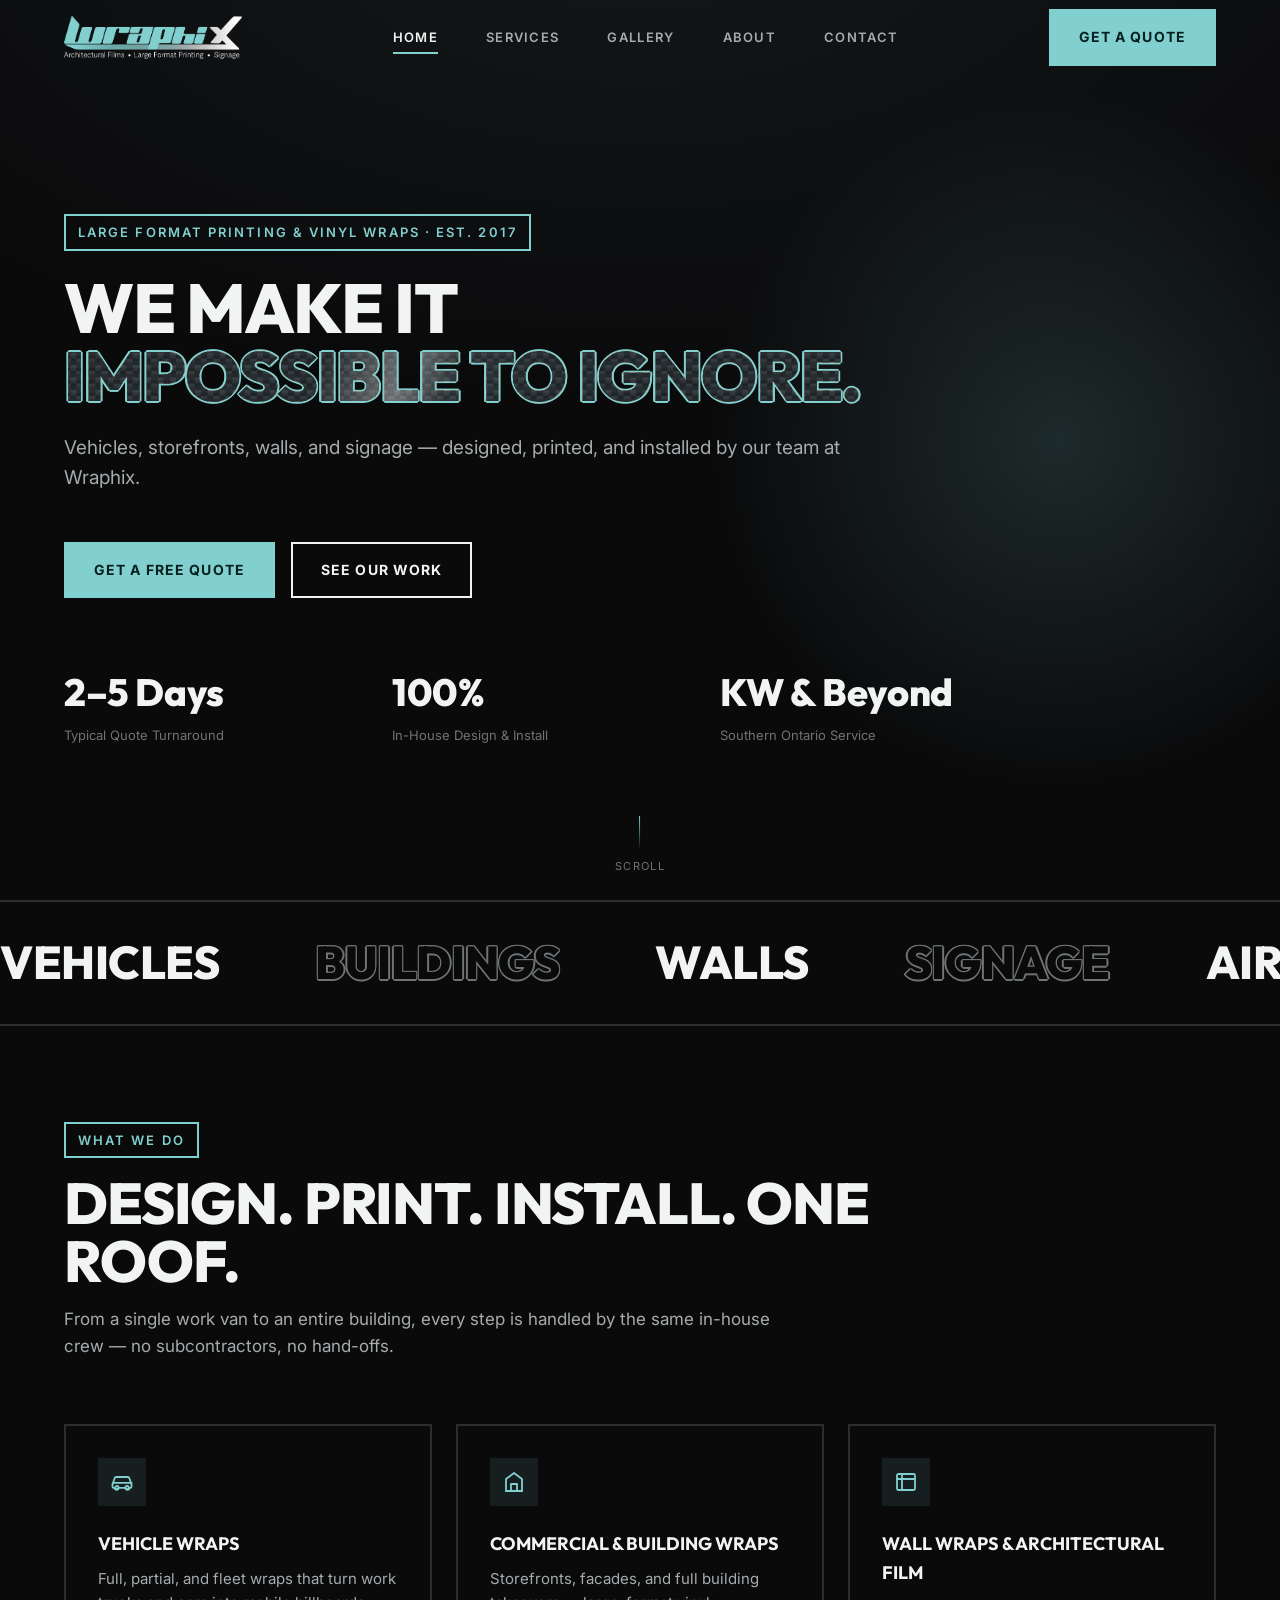
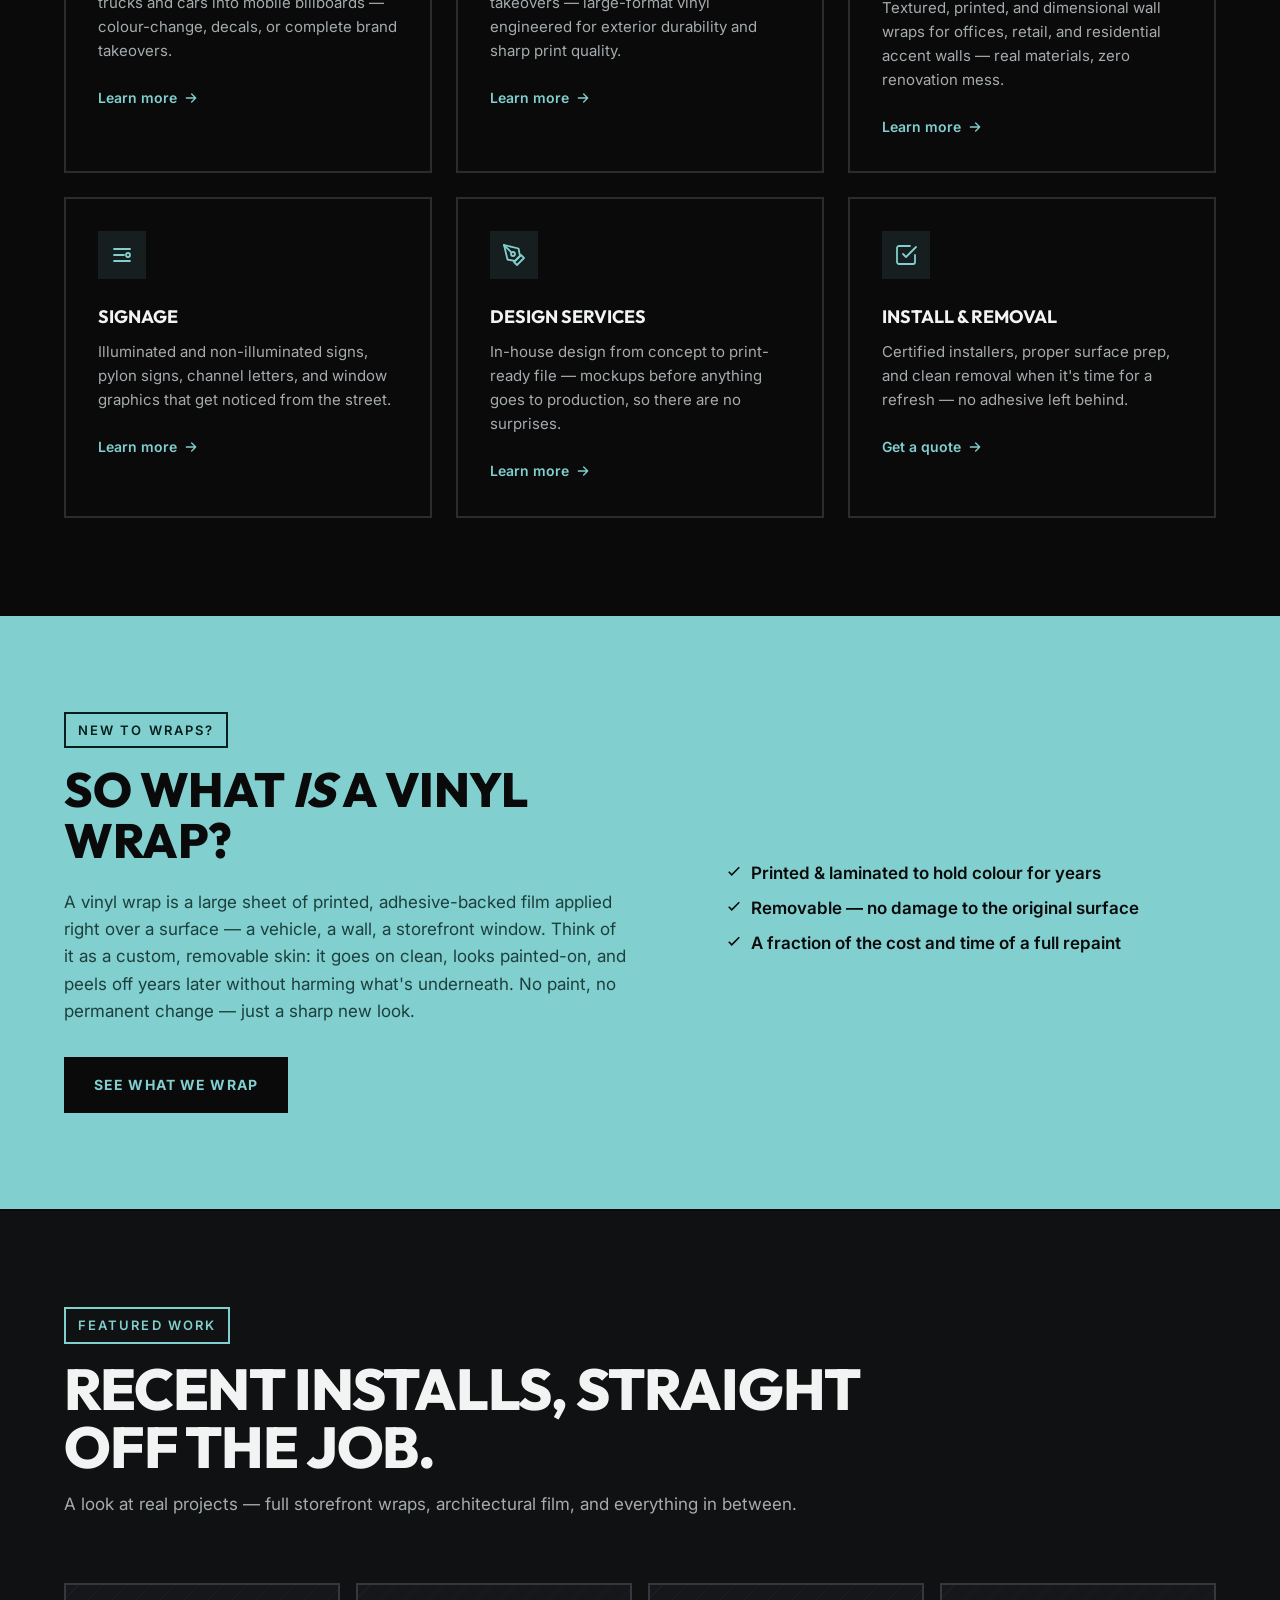
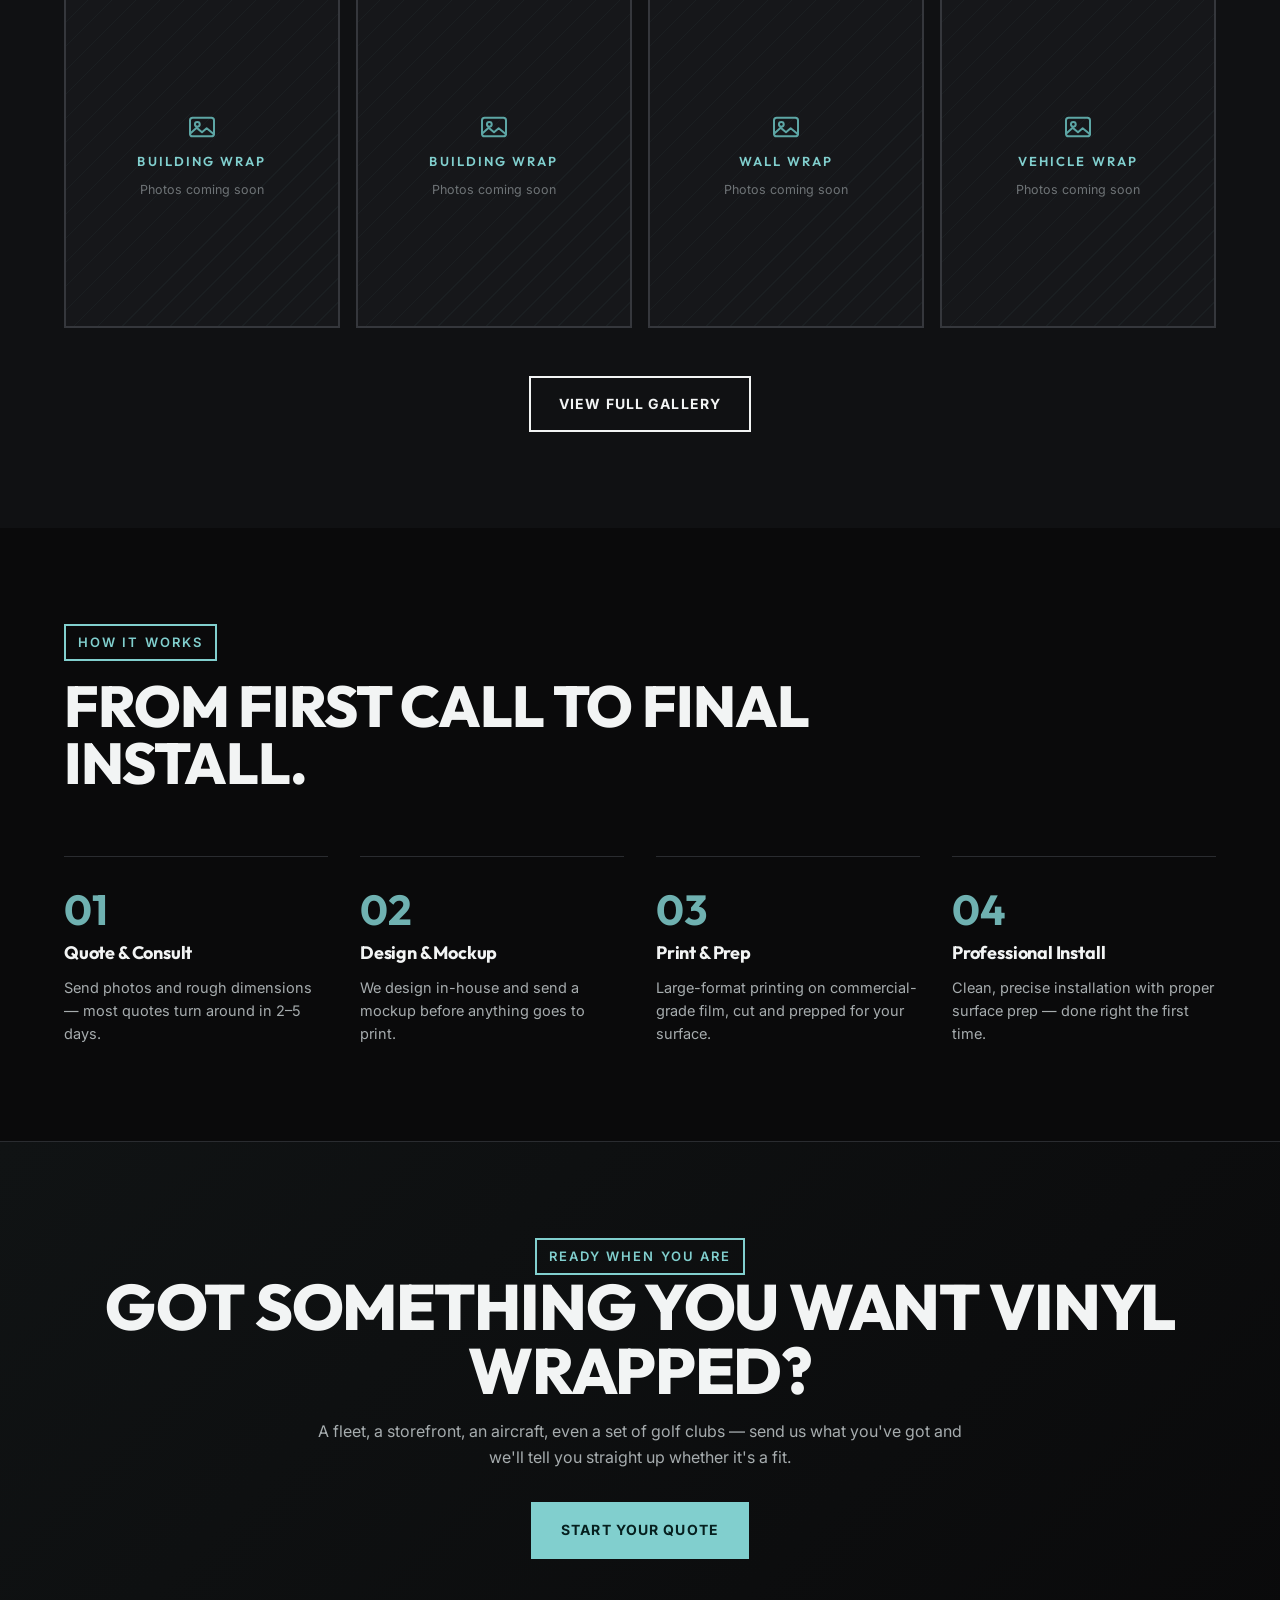
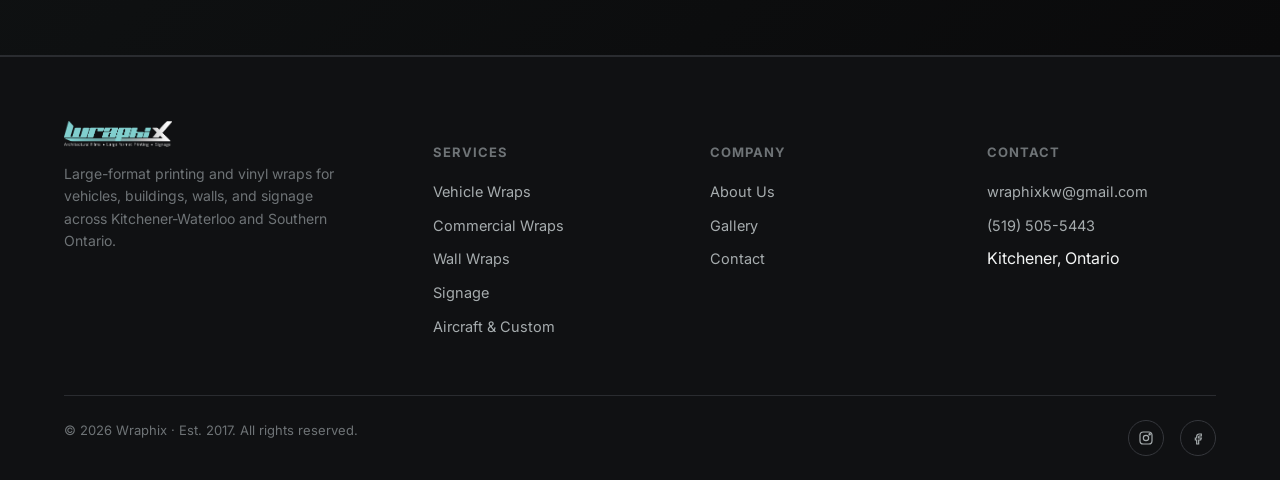
==== commit eb8a0ff5: "Hero: replace 'every surface' claim; run headline on a horizontal band - Copy: 'Every surface is a s" ====
--- a/index.html
+++ b/index.html
@@ -46,11 +46,13 @@
     <span class="hero__mark hero__mark--a"></span>
     <span class="hero__mark hero__mark--b"></span>
     <span class="hero__mark hero__mark--c"></span>
+    <span class="hero__mark hero__mark--d"></span>
+    <span class="hero__mark hero__mark--e"></span>
   </div>
   <div class="hero__glow"></div>
   <div class="container hero__content">
     <span class="eyebrow reveal is-visible">Large Format Printing &amp; Vinyl Wraps · Est. 2017</span>
-    <h1 class="hero__title reveal is-visible" style="transition-delay:80ms">Every surface is&nbsp;a <em class="color-sweep"><span class="color-sweep__outline" aria-hidden="true">surface worth wrapping.</span><span class="color-sweep__fill fill--tiffany">surface worth wrapping.</span><span class="color-sweep__fill fill--chrome" aria-hidden="true">surface worth wrapping.</span><span class="color-sweep__fill fill--magenta" aria-hidden="true">surface worth wrapping.</span><span class="color-sweep__fill fill--camo" aria-hidden="true">surface worth wrapping.</span><span class="color-sweep__fill fill--lime" aria-hidden="true">surface worth wrapping.</span><span class="color-sweep__fill fill--topo" aria-hidden="true">surface worth wrapping.</span><span class="color-sweep__fill fill--white" aria-hidden="true">surface worth wrapping.</span><span class="color-sweep__fill fill--carbon" aria-hidden="true">surface worth wrapping.</span></em></h1>
+    <h1 class="hero__title reveal is-visible" style="transition-delay:80ms"><span class="hero__title-lead">We make it</span> <em class="color-sweep"><span class="color-sweep__outline" aria-hidden="true">impossible to ignore.</span><span class="color-sweep__fill fill--tiffany">impossible to ignore.</span><span class="color-sweep__fill fill--chrome" aria-hidden="true">impossible to ignore.</span><span class="color-sweep__fill fill--magenta" aria-hidden="true">impossible to ignore.</span><span class="color-sweep__fill fill--camo" aria-hidden="true">impossible to ignore.</span><span class="color-sweep__fill fill--lime" aria-hidden="true">impossible to ignore.</span><span class="color-sweep__fill fill--topo" aria-hidden="true">impossible to ignore.</span><span class="color-sweep__fill fill--white" aria-hidden="true">impossible to ignore.</span><span class="color-sweep__fill fill--carbon" aria-hidden="true">impossible to ignore.</span></em></h1>
     <p class="hero__sub reveal is-visible" style="transition-delay:160ms">Vehicles, storefronts, walls, and signage — designed, printed, and installed by our team at Wraphix.</p>
     <div class="hero__ctas reveal is-visible" style="transition-delay:240ms">
       <a href="contact.html" class="btn btn-primary">Get a Free Quote</a>
--- a/css/styles.css
+++ b/css/styles.css
@@ -311,20 +311,32 @@
 }
 .hero__mark--a {
   width: 42vw; top: 9%;  left: -46vw; rotate: -3deg;
-  animation: markCross 52s linear infinite;
+  animation: markCross 85s linear infinite;
 }
 .hero__mark--b {
   width: 30vw; top: 45%; left: -34vw; rotate: 2.5deg;
   opacity: 0.06;
-  animation: markCross 74s linear infinite -29s;
+  animation: markCross 120s linear infinite -45s;
 }
 .hero__mark--c {
   width: 36vw; top: 73%; left: -40vw; rotate: -1.5deg;
-  animation: markCross 63s linear infinite -47s;
-}
+  animation: markCross 102s linear infinite -70s;
+}
+.hero__mark--d {
+  width: 25vw; top: 27%; left: -29vw; rotate: 4deg;
+  opacity: 0.065;
+  animation: markCross 94s linear infinite -25s;
+}
+.hero__mark--e {
+  width: 21vw; top: 61%; left: -25vw; rotate: -5deg;
+  opacity: 0.055;
+  animation: markCross 112s linear infinite -95s;
+}
+/* Long travel so each mark spends time off-canvas — keeps the number
+   on screen at once down while the on-screen speed stays the same. */
 @keyframes markCross {
   from { transform: translate3d(0, 0, 0); }
-  to   { transform: translate3d(160vw, 0, 0); }
+  to   { transform: translate3d(260vw, 0, 0); }
 }
 .hero__glow {
   position: absolute;
@@ -339,7 +351,7 @@
   z-index: 0;
   pointer-events: none;
 }
-.hero__content { position: relative; z-index: 2; max-width: 780px; padding-top: var(--space-6); padding-bottom: var(--space-7); }
+.hero__content { position: relative; z-index: 2; max-width: 100%; padding-top: var(--space-6); padding-bottom: var(--space-7); }
 .hero__title {
   font-size: clamp(40px, 8vw, 84px);
   line-height: 1.02;
@@ -362,7 +374,7 @@
   grid-template-columns: repeat(3, 1fr);
   gap: var(--space-4);
   margin-top: var(--space-7);
-  max-width: 640px;
+  max-width: 960px;
 }
 .hero__stat-num {
   font-family: var(--font-display);
@@ -929,7 +941,18 @@
   font-weight: 800;
   letter-spacing: -0.02em;
 }
-.hero__title { font-size: clamp(44px, 9vw, 112px); line-height: 0.95; }
+/* Hero headline runs on one horizontal band — lead phrase, then the
+   colour-swept phrase beside it. Wraps to two lines on narrow screens. */
+.hero__title {
+  font-size: clamp(34px, 5.4vw, 86px);
+  line-height: 0.95;
+  display: flex;
+  flex-wrap: wrap;
+  align-items: baseline;
+  column-gap: 0.26em;
+  row-gap: 0.04em;
+}
+.hero__title-lead { white-space: nowrap; }
 /* Hero color sweep: outlined text with vinyl wrap colours flowing right-to-left.
    Two stacked copies (inline-grid): bottom = seamless tiffany outline via
    8-direction text-shadow (shadows trace the flattened silhouette — no interior
@@ -1035,6 +1058,8 @@
   .hero__mark--a { left: 6%; }
   .hero__mark--b { left: 58%; }
   .hero__mark--c { left: 22%; }
+  .hero__mark--d { left: 68%; }
+  .hero__mark--e { left: 40%; }
 }
 .section-head { max-width: 860px; }
 .section-head h2 { font-size: clamp(34px, 4.5vw, 58px); line-height: 1.0; }
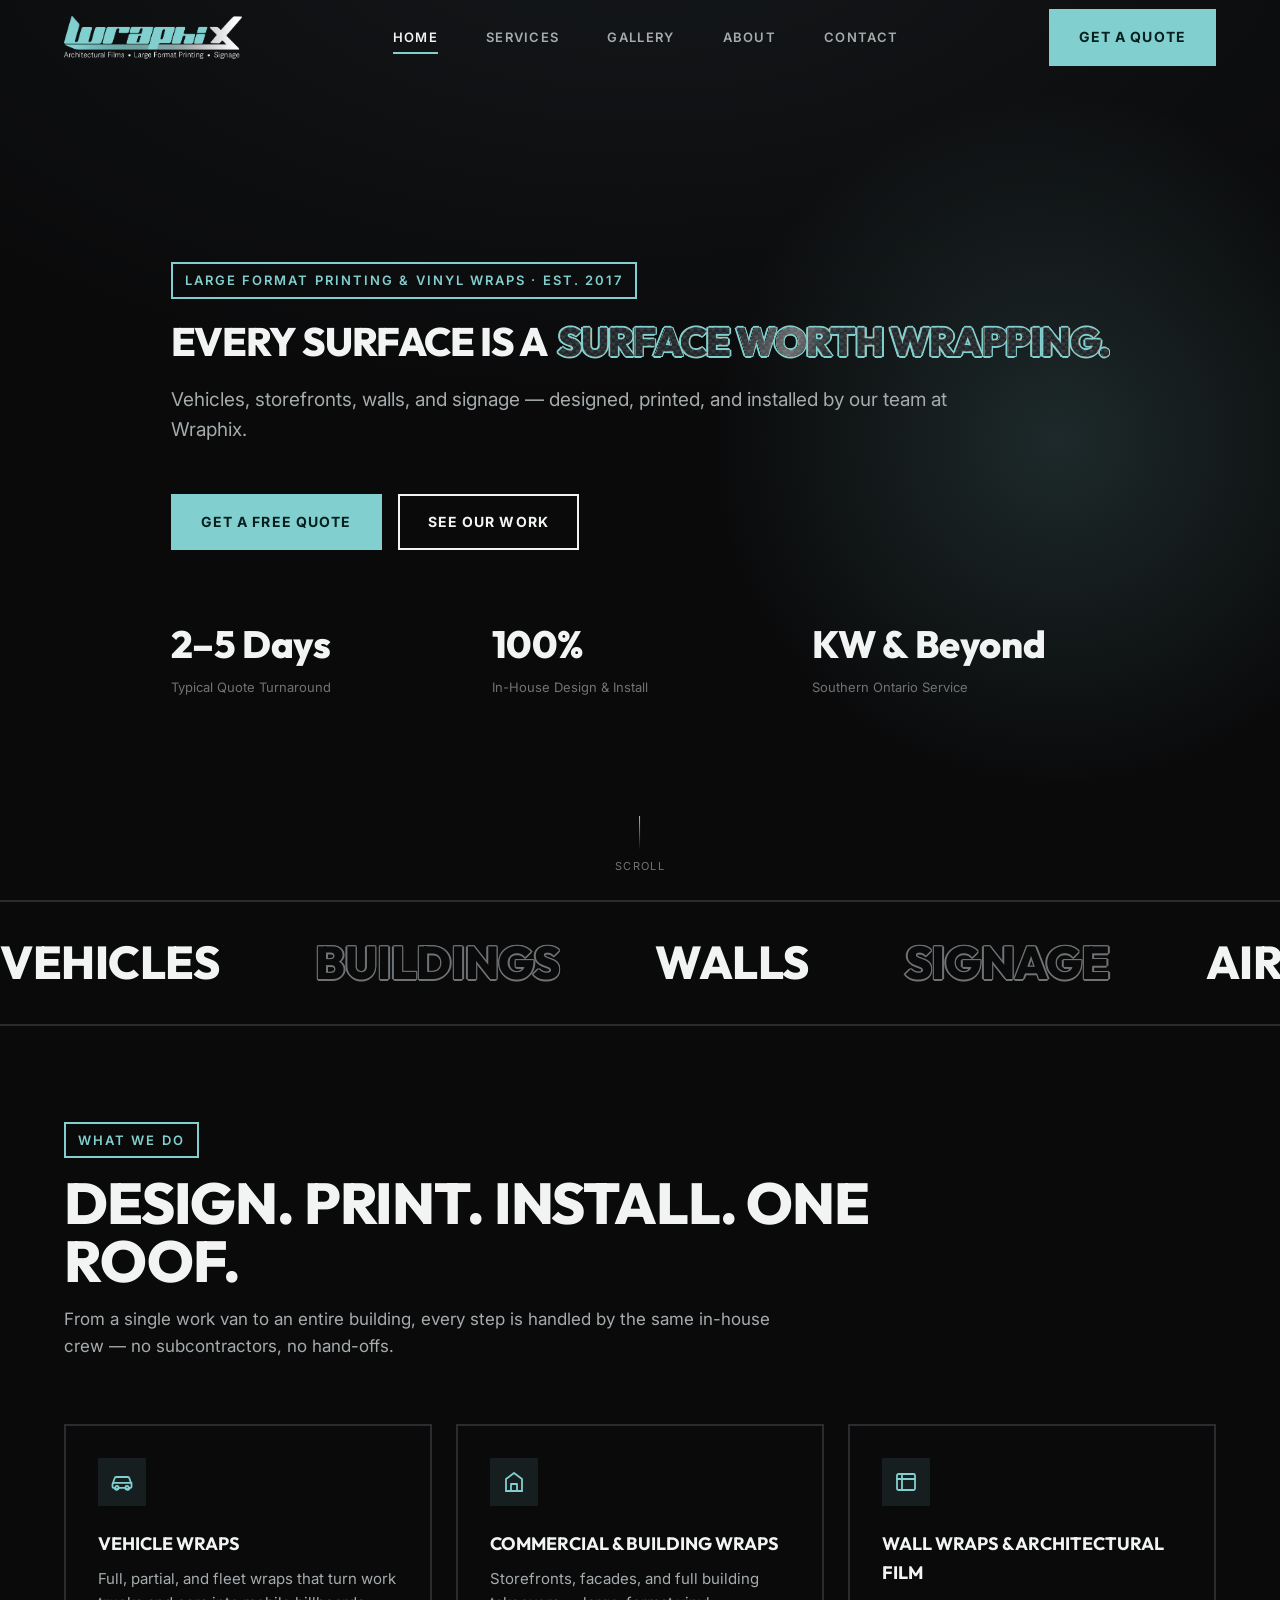
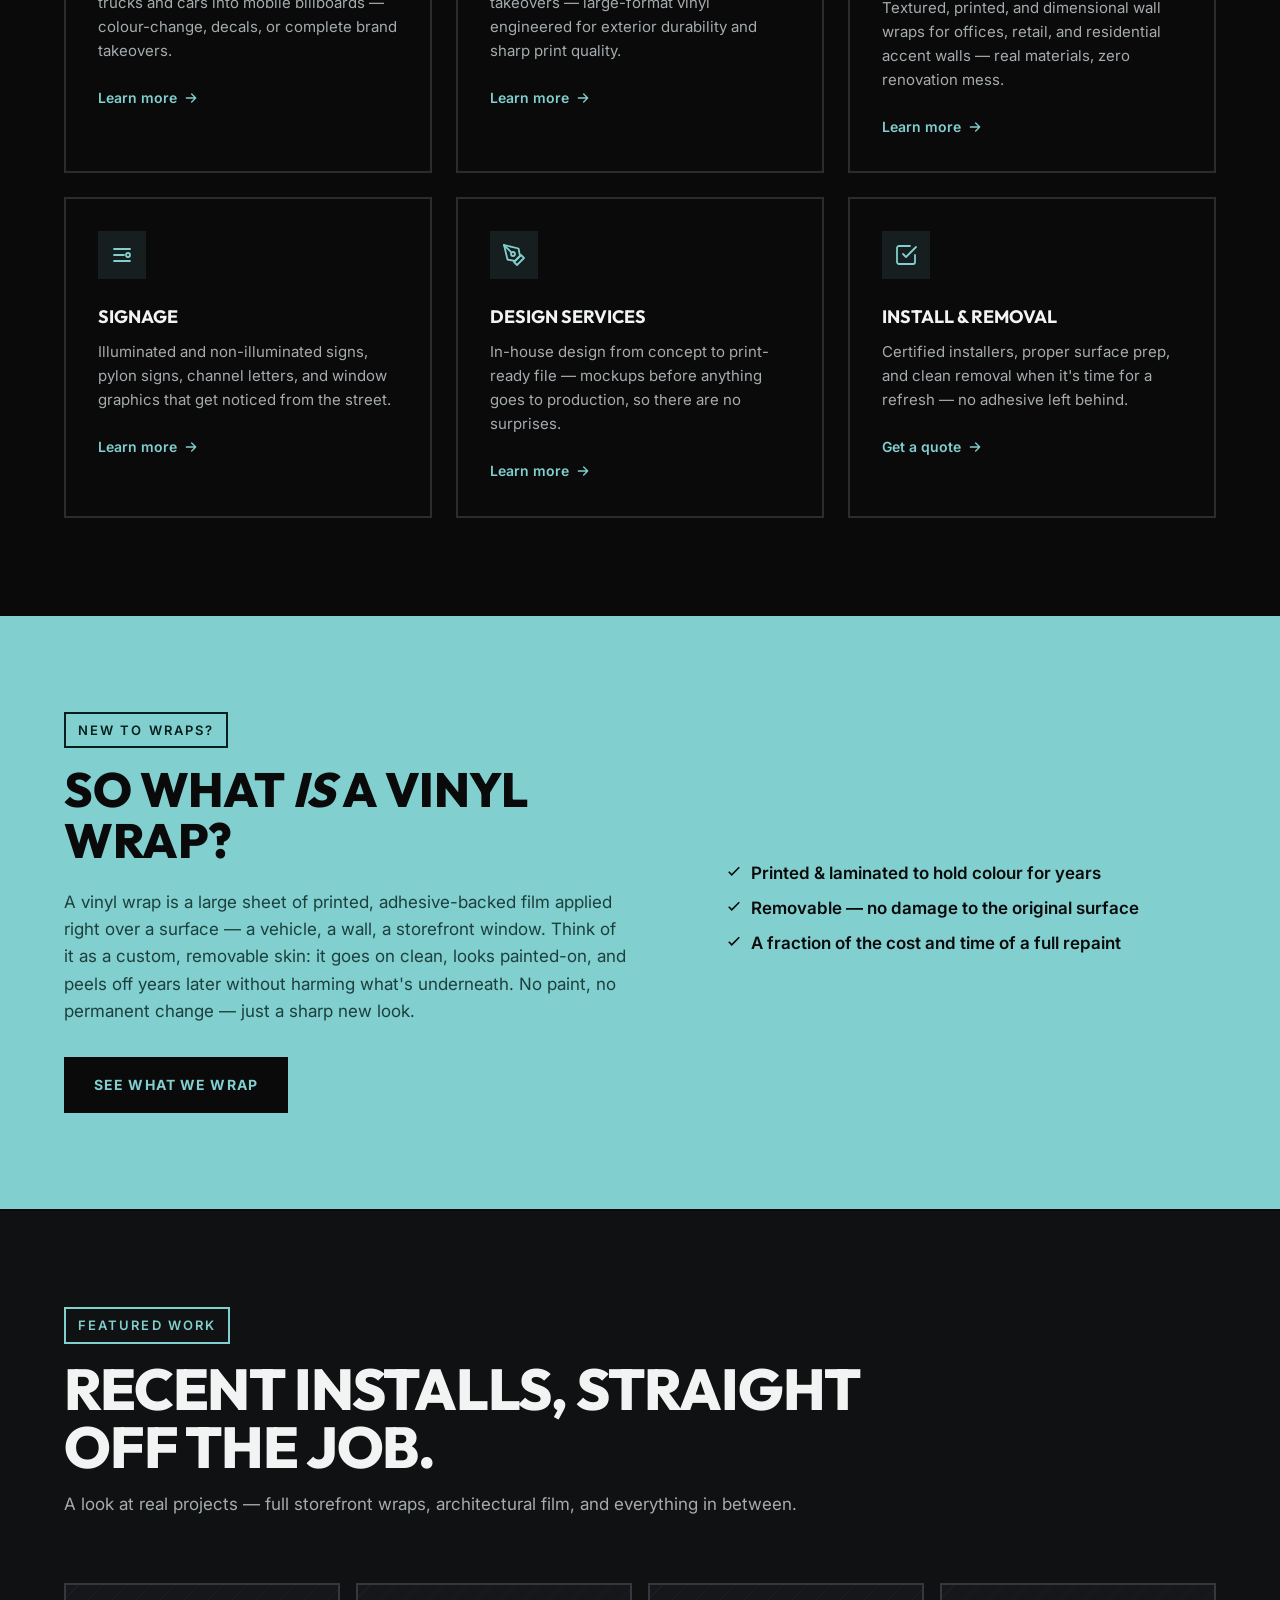
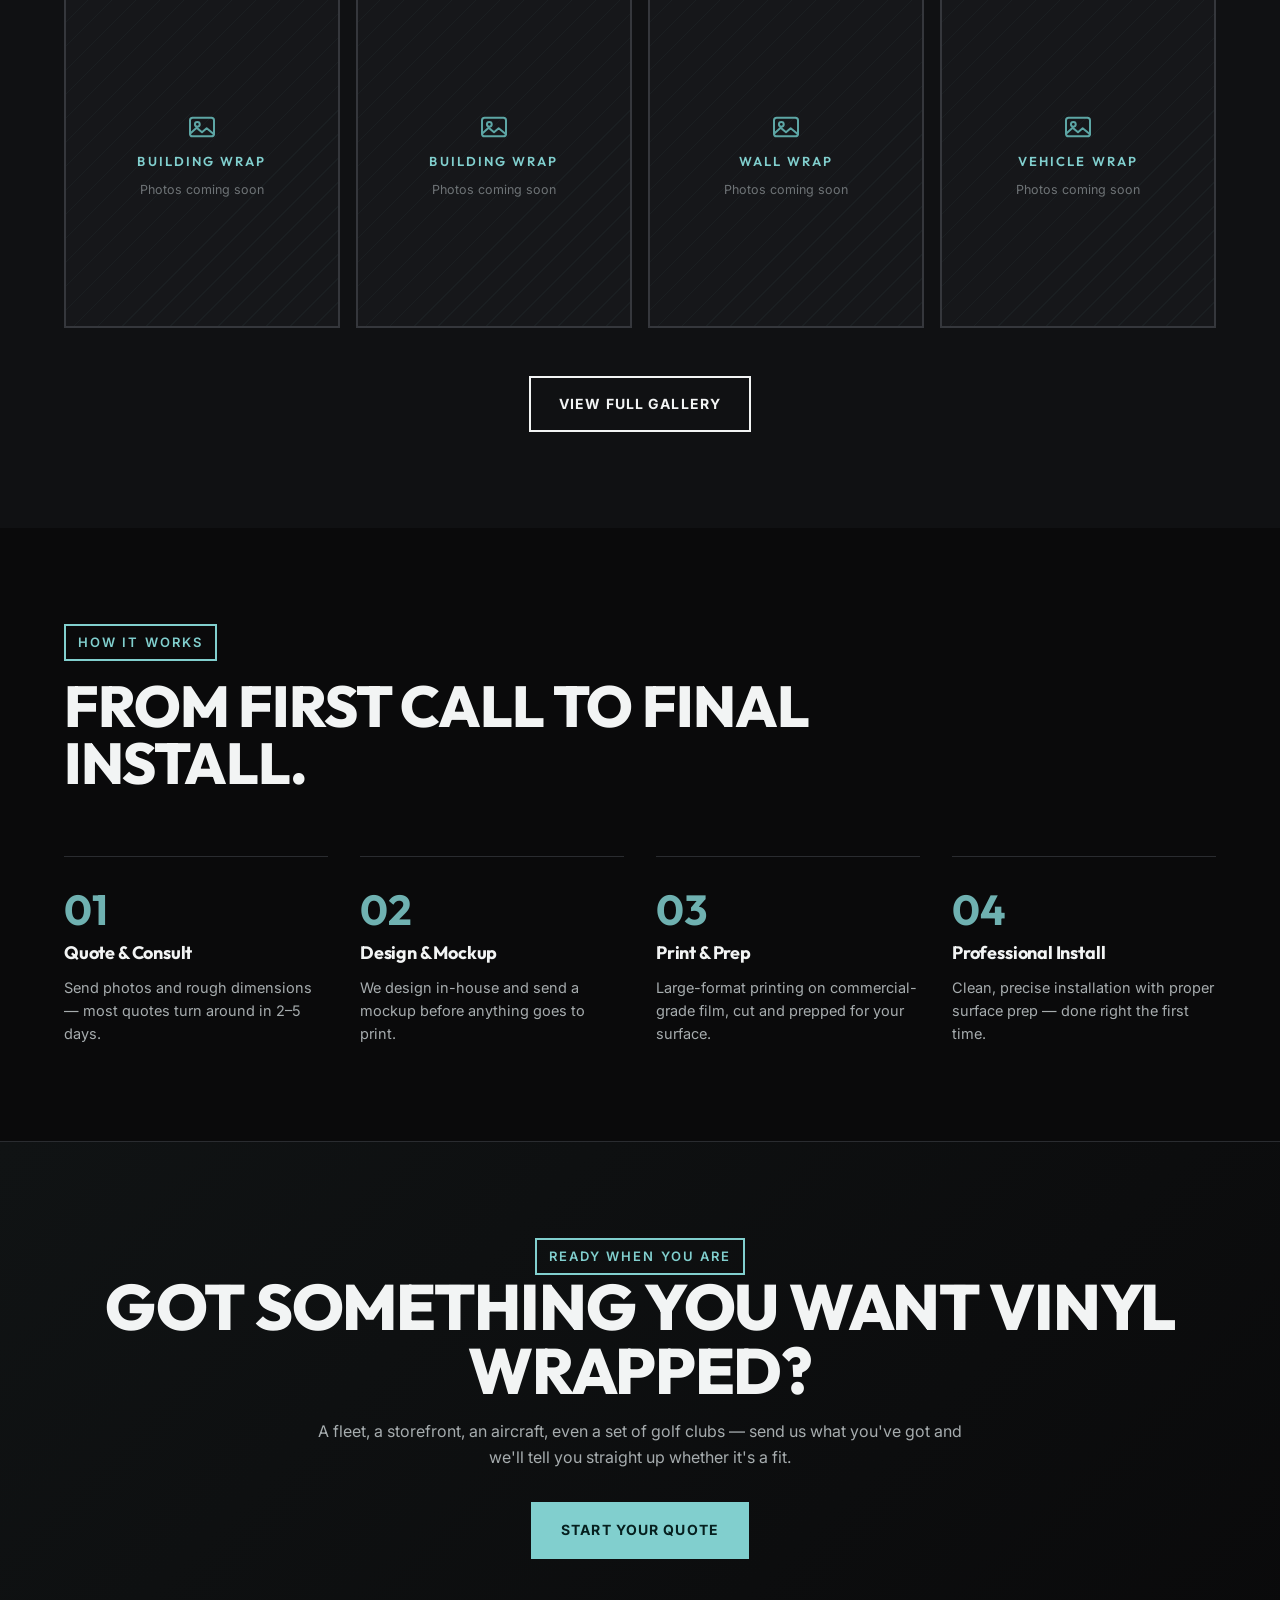
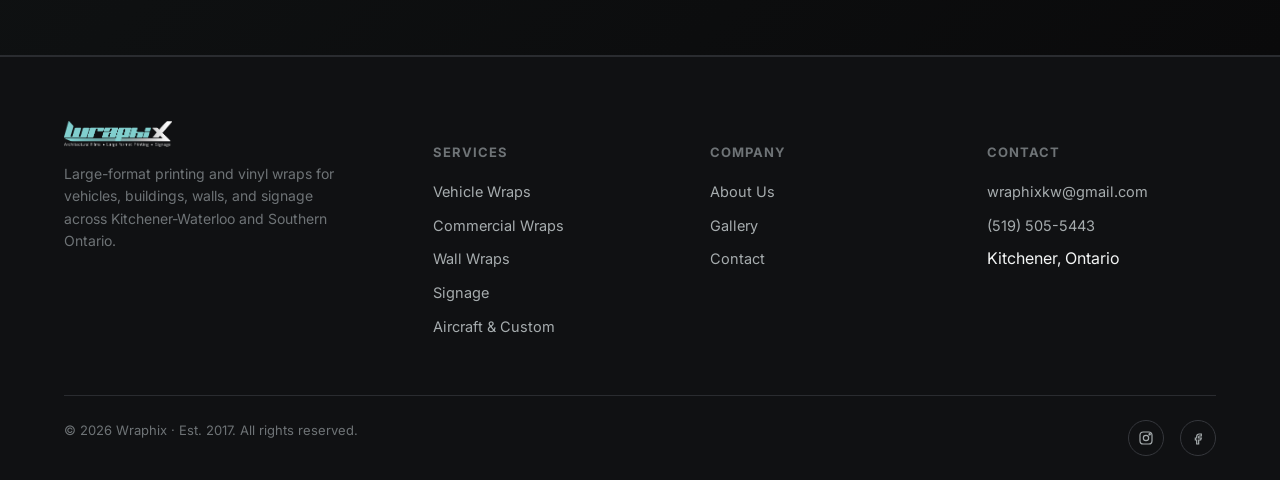
==== commit 2808cea3: "Hero: restore 'Every surface is a surface worth wrapping.' on one band - Revert headline copy to the" ====
--- a/index.html
+++ b/index.html
@@ -52,7 +52,7 @@
   <div class="hero__glow"></div>
   <div class="container hero__content">
     <span class="eyebrow reveal is-visible">Large Format Printing &amp; Vinyl Wraps · Est. 2017</span>
-    <h1 class="hero__title reveal is-visible" style="transition-delay:80ms"><span class="hero__title-lead">We make it</span> <em class="color-sweep"><span class="color-sweep__outline" aria-hidden="true">impossible to ignore.</span><span class="color-sweep__fill fill--tiffany">impossible to ignore.</span><span class="color-sweep__fill fill--chrome" aria-hidden="true">impossible to ignore.</span><span class="color-sweep__fill fill--magenta" aria-hidden="true">impossible to ignore.</span><span class="color-sweep__fill fill--camo" aria-hidden="true">impossible to ignore.</span><span class="color-sweep__fill fill--lime" aria-hidden="true">impossible to ignore.</span><span class="color-sweep__fill fill--topo" aria-hidden="true">impossible to ignore.</span><span class="color-sweep__fill fill--white" aria-hidden="true">impossible to ignore.</span><span class="color-sweep__fill fill--carbon" aria-hidden="true">impossible to ignore.</span></em></h1>
+    <h1 class="hero__title reveal is-visible" style="transition-delay:80ms"><span class="hero__title-lead">Every surface is a</span> <em class="color-sweep"><span class="color-sweep__outline" aria-hidden="true">surface worth wrapping.</span><span class="color-sweep__fill fill--tiffany">surface worth wrapping.</span><span class="color-sweep__fill fill--chrome" aria-hidden="true">surface worth wrapping.</span><span class="color-sweep__fill fill--magenta" aria-hidden="true">surface worth wrapping.</span><span class="color-sweep__fill fill--camo" aria-hidden="true">surface worth wrapping.</span><span class="color-sweep__fill fill--lime" aria-hidden="true">surface worth wrapping.</span><span class="color-sweep__fill fill--topo" aria-hidden="true">surface worth wrapping.</span><span class="color-sweep__fill fill--white" aria-hidden="true">surface worth wrapping.</span><span class="color-sweep__fill fill--carbon" aria-hidden="true">surface worth wrapping.</span></em></h1>
     <p class="hero__sub reveal is-visible" style="transition-delay:160ms">Vehicles, storefronts, walls, and signage — designed, printed, and installed by our team at Wraphix.</p>
     <div class="hero__ctas reveal is-visible" style="transition-delay:240ms">
       <a href="contact.html" class="btn btn-primary">Get a Free Quote</a>
--- a/css/styles.css
+++ b/css/styles.css
@@ -351,7 +351,7 @@
   z-index: 0;
   pointer-events: none;
 }
-.hero__content { position: relative; z-index: 2; max-width: 100%; padding-top: var(--space-6); padding-bottom: var(--space-7); }
+.hero__content { position: relative; z-index: 2; padding-top: var(--space-6); padding-bottom: var(--space-7); }
 .hero__title {
   font-size: clamp(40px, 8vw, 84px);
   line-height: 1.02;
@@ -944,7 +944,7 @@
 /* Hero headline runs on one horizontal band — lead phrase, then the
    colour-swept phrase beside it. Wraps to two lines on narrow screens. */
 .hero__title {
-  font-size: clamp(34px, 5.4vw, 86px);
+  font-size: clamp(32px, 3.1vw, 60px);
   line-height: 0.95;
   display: flex;
   flex-wrap: wrap;
